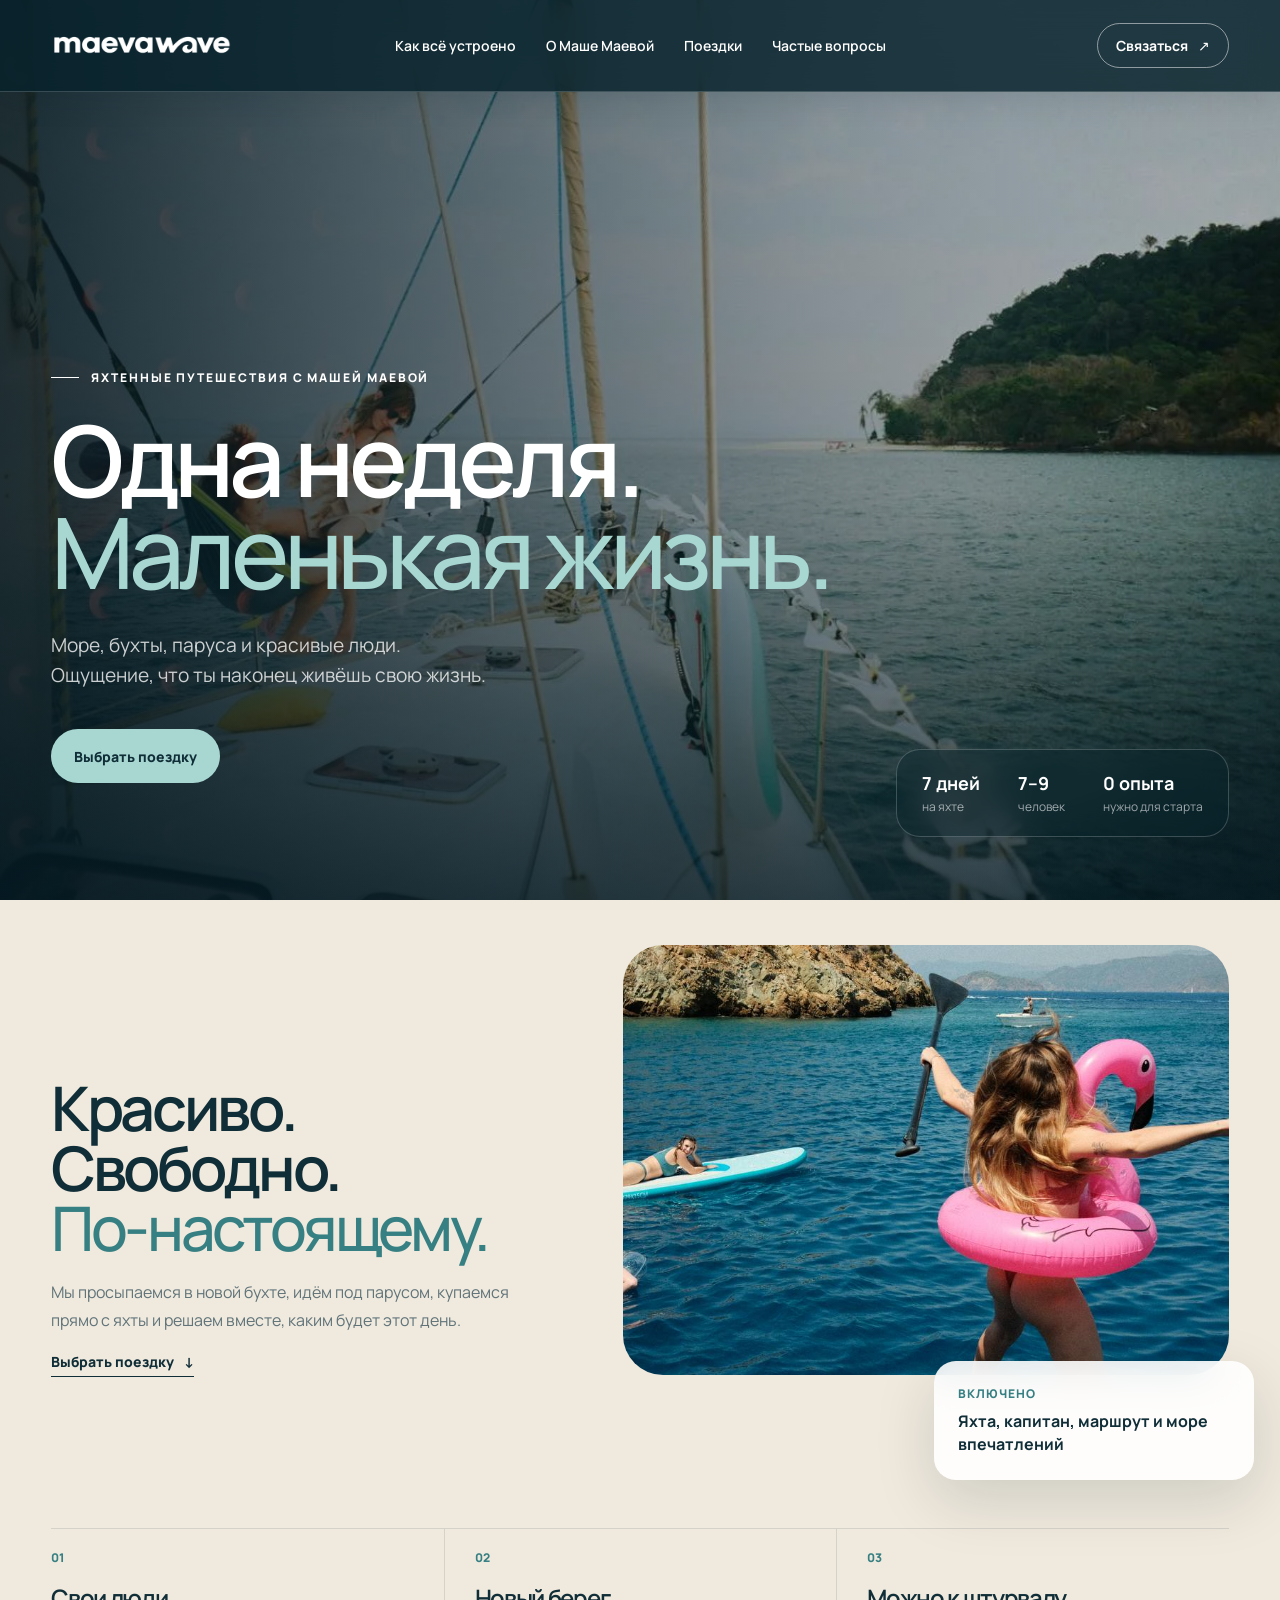
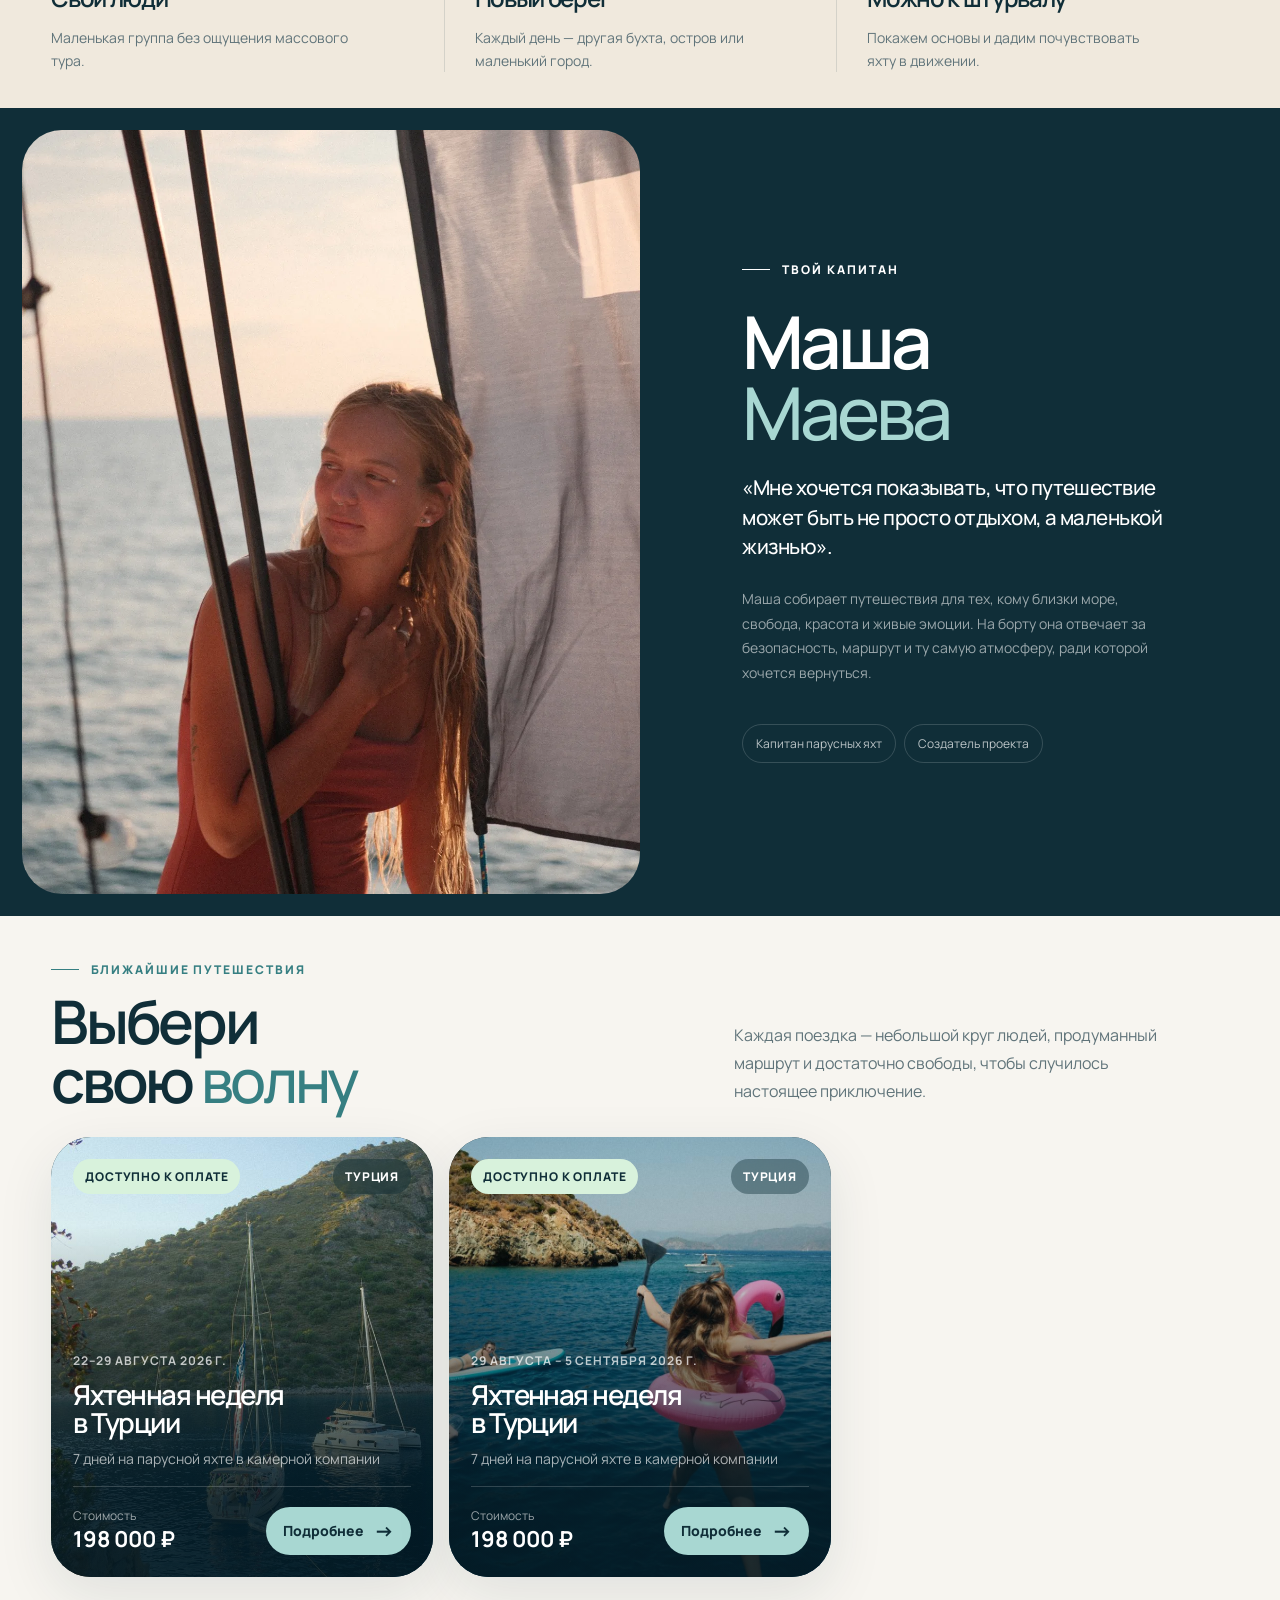
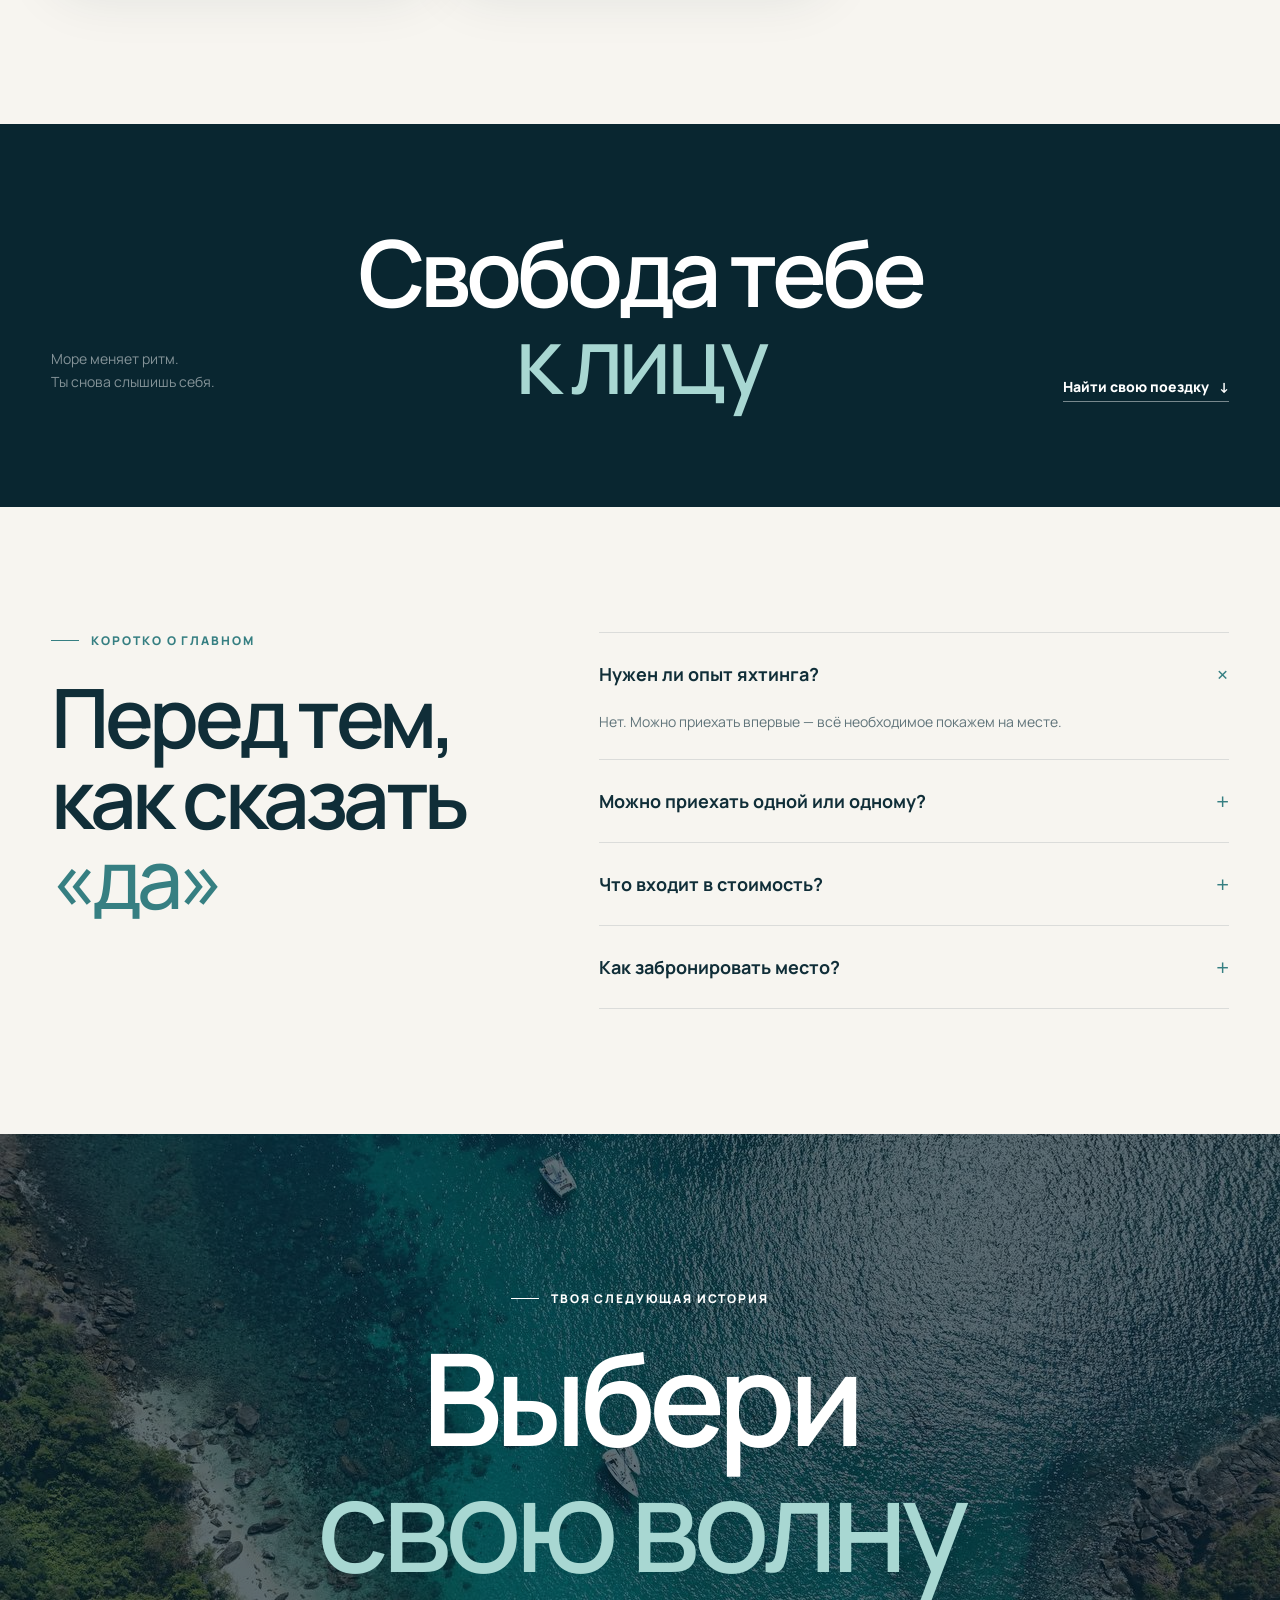
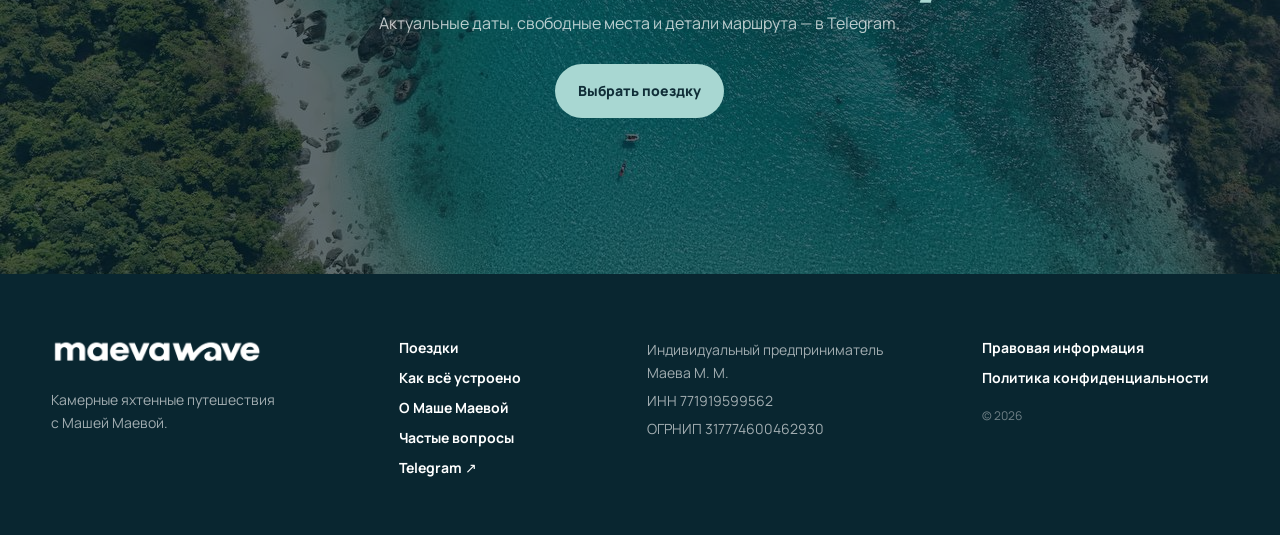
==== index.html @ 4aabae79 "Prepare MAEVAWAVE handoff" ====
<!doctype html>
<html lang="ru">
  <head>
    <meta charset="UTF-8" />
    <meta name="viewport" content="width=device-width, initial-scale=1" />
    <meta
      name="description"
      content="Камерные яхтенные путешествия с Машей Маевой: море, паруса, красивые маршруты и небольшая компания. Выберите ближайшую поездку MAEVAWAVE."
    />
    <meta name="robots" content="index,follow,max-image-preview:large" />
    <meta name="theme-color" content="#092630" />
    <link rel="canonical" href="https://maevawave.ru/" />
    <link rel="icon" href="/favicon.svg" type="image/svg+xml" />
    <link rel="icon" href="/favicon-32.png" sizes="32x32" type="image/png" />
    <link rel="apple-touch-icon" href="/apple-touch-icon.png" />

    <meta property="og:type" content="website" />
    <meta property="og:locale" content="ru_RU" />
    <meta property="og:site_name" content="MAEVAWAVE" />
    <meta property="og:title" content="Яхтенные путешествия с Машей Маевой | MAEVAWAVE" />
    <meta
      property="og:description"
      content="Камерные яхтенные путешествия: море, паруса, красивые маршруты и небольшая компания."
    />
    <meta property="og:url" content="https://maevawave.ru/" />
    <meta property="og:image" content="https://maevawave.ru/images/og-maevawave.jpg" />
    <meta property="og:image:secure_url" content="https://maevawave.ru/images/og-maevawave.jpg" />
    <meta property="og:image:type" content="image/jpeg" />
    <meta property="og:image:width" content="1200" />
    <meta property="og:image:height" content="630" />
    <meta property="og:image:alt" content="Яхты в бирюзовой бухте MAEVAWAVE" />

    <meta name="twitter:card" content="summary_large_image" />
    <meta name="twitter:title" content="Яхтенные путешествия с Машей Маевой | MAEVAWAVE" />
    <meta
      name="twitter:description"
      content="Камерные яхтенные путешествия: море, паруса, красивые маршруты и небольшая компания."
    />
    <meta name="twitter:image" content="https://maevawave.ru/images/og-maevawave.jpg" />

    <title>Яхтенные путешествия с Машей Маевой | MAEVAWAVE</title>
    <link rel="preconnect" href="https://fonts.googleapis.com" />
    <link rel="preconnect" href="https://fonts.gstatic.com" crossorigin />
    <link
      href="https://fonts.googleapis.com/css2?family=Manrope:wght@400;500;600;700;800&display=swap"
      rel="stylesheet"
    />
    <link rel="stylesheet" href="styles.css?v=20260615-7" />
    <script type="application/ld+json">
      {
        "@context": "https://schema.org",
        "@type": "TravelAgency",
        "name": "MAEVAWAVE",
        "url": "https://maevawave.ru/",
        "logo": "https://maevawave.ru/favicon.svg",
        "image": "https://maevawave.ru/images/og-maevawave.jpg",
        "description": "Камерные яхтенные путешествия с Машей Маевой.",
        "sameAs": ["https://t.me/captainmaeva"]
      }
    </script>
  </head>
  <body class="mode-loading">
    <section class="site-placeholder" id="site-placeholder" hidden>
      <div class="placeholder-image" aria-hidden="true"></div>
      <div class="placeholder-shade" aria-hidden="true"></div>
      <a class="placeholder-brand" href="https://maevawave.ru" aria-label="MAEVAWAVE">
        <img src="/images/logo-white.png" alt="MAEVAWAVE" width="900" height="130" />
      </a>
      <div class="placeholder-content">
        <p class="placeholder-eyebrow">Твоя следующая история</p>
        <h2>Выбери<br /><span>свою волну</span></h2>
        <p class="placeholder-copy">Актуальные даты, свободные места и детали маршрута — в Telegram.</p>
        <a class="placeholder-button" href="https://t.me/captainmaeva" target="_blank" rel="noreferrer">
          Забронировать в Telegram <span aria-hidden="true">→</span>
        </a>
      </div>
      <p class="placeholder-foot">Яхтенные путешествия с Машей Маевой</p>
    </section>

    <header class="header">
      <a class="brand-logo header-logo" href="#top" aria-label="MAEVAWAVE, на главную">
        <img src="/images/logo-white.png" alt="MAEVAWAVE" width="900" height="130" />
      </a>
      <nav class="nav" id="nav">
        <a href="#format">Как всё устроено</a>
        <a href="#captain">О Маше Маевой</a>
        <a href="#trips">Поездки</a>
        <a href="#faq">Частые вопросы</a>
      </nav>
      <a class="header-cta" href="https://t.me/captainmaeva" target="_blank" rel="noreferrer">
        Связаться
        <span aria-hidden="true">↗</span>
      </a>
      <button class="menu-button" type="button" aria-label="Открыть меню" aria-expanded="false">
        <span></span><span></span>
      </button>
    </header>

    <main>
      <section class="hero" id="top">
        <div class="hero-image" aria-hidden="true"></div>
        <div class="hero-shade" aria-hidden="true"></div>
        <div class="hero-content">
          <p class="eyebrow">Яхтенные путешествия с Машей Маевой</p>
          <h1>Одна неделя.<br /><span>Маленькая жизнь.</span></h1>
          <p class="hero-lead">
            Море, бухты, паруса и красивые люди.<br />Ощущение, что ты наконец
            живёшь свою жизнь.
          </p>
          <div class="hero-actions">
            <a class="button button-primary" href="#trips">Выбрать поездку</a>
          </div>
        </div>
        <div class="hero-facts" aria-label="Главное о путешествии">
          <div><strong>7 дней</strong><span>на яхте</span></div>
          <div><strong>7–9</strong><span>человек</span></div>
          <div><strong>0 опыта</strong><span>нужно для старта</span></div>
        </div>
      </section>

      <section class="section format" id="format">
        <div class="format-copy">
          <h2>Красиво.<br />Свободно.<br /><span>По-настоящему.</span></h2>
          <p>
            Мы просыпаемся в новой бухте, идём под парусом, купаемся прямо с яхты
            и решаем вместе, каким будет этот день.
          </p>
          <a class="text-link" href="#trips">
            Выбрать поездку <span>↓</span>
          </a>
        </div>
        <div class="format-visual">
          <img src="images/flamingo-sea.jpg" alt="Отдых на яхте у моря" />
          <div class="floating-note">
            <span>Включено</span>
            <strong>Яхта, капитан, маршрут и море впечатлений</strong>
          </div>
        </div>
        <div class="benefits">
          <article>
            <span>01</span>
            <h3>Свои люди</h3>
            <p>Маленькая группа без ощущения массового тура.</p>
          </article>
          <article>
            <span>02</span>
            <h3>Новый берег</h3>
            <p>Каждый день — другая бухта, остров или маленький город.</p>
          </article>
          <article>
            <span>03</span>
            <h3>Можно к штурвалу</h3>
            <p>Покажем основы и дадим почувствовать яхту в движении.</p>
          </article>
        </div>
      </section>

      <section class="captain" id="captain">
        <div class="captain-photo">
          <picture>
            <source srcset="images/masha-maeva.webp" type="image/webp" />
            <img src="images/masha-maeva.jpg" alt="Маша Маева на борту парусной яхты" />
          </picture>
        </div>
        <div class="captain-copy">
          <p class="eyebrow">Твой капитан</p>
          <h2>Маша<br /><span>Маева</span></h2>
          <p class="captain-lead">
            «Мне хочется показывать, что путешествие может быть не просто отдыхом,
            а маленькой жизнью».
          </p>
          <p class="captain-text">
            Маша собирает путешествия для тех, кому близки море, свобода, красота
            и живые эмоции. На борту она отвечает за безопасность, маршрут и ту
            самую атмосферу, ради которой хочется вернуться.
          </p>
          <div class="captain-tags">
            <span>Капитан парусных яхт</span>
            <span>Создатель проекта</span>
          </div>
        </div>
      </section>

      <section class="section trips" id="trips">
        <div class="section-heading">
          <div>
            <p class="eyebrow dark">Ближайшие путешествия</p>
            <h2>Выбери<br />свою <span>волну</span></h2>
          </div>
          <p class="section-intro">
            Каждая поездка — небольшой круг людей, продуманный маршрут и достаточно
            свободы, чтобы случилось настоящее приключение.
          </p>
        </div>

        <div class="trip-grid" id="trip-grid"></div>

      </section>

      <section class="brand-manifesto" aria-label="Философия MAEVAWAVE">
        <p>Море меняет ритм.<br />Ты снова слышишь себя.</p>
        <h2>Свобода тебе <span>к лицу</span></h2>
        <a href="#trips">
          Найти свою поездку <span>↓</span>
        </a>
      </section>

      <section class="section faq" id="faq">
        <div class="faq-heading">
          <p class="eyebrow dark">Коротко о главном</p>
          <h2>Перед тем,<br />как сказать <span>«да»</span></h2>
        </div>
        <div class="faq-list">
          <details open>
            <summary>Нужен ли опыт яхтинга?<span>+</span></summary>
            <p>Нет. Можно приехать впервые — всё необходимое покажем на месте.</p>
          </details>
          <details>
            <summary>Можно приехать одной или одному?<span>+</span></summary>
            <p>Да. Многие знакомятся с группой уже на яхте и уезжают близкими друзьями.</p>
          </details>
          <details>
            <summary>Что входит в стоимость?<span>+</span></summary>
            <p>Место в каюте, яхта, работа капитана, маршрут и организация путешествия.</p>
          </details>
          <details>
            <summary>Как забронировать место?<span>+</span></summary>
            <p>Напиши в Telegram. Сначала обсудим детали, затем место фиксируется предоплатой 30%.</p>
          </details>
        </div>
      </section>

      <section class="final-cta">
        <div class="final-image" aria-hidden="true"></div>
        <div class="final-shade" aria-hidden="true"></div>
        <div class="final-content">
          <p class="eyebrow">Твоя следующая история</p>
          <h2>Выбери<br /><span>свою волну</span></h2>
          <p>Актуальные даты, свободные места и детали маршрута — в Telegram.</p>
          <a class="button button-primary" href="#trips">
            Выбрать поездку
          </a>
        </div>
      </section>
    </main>

    <footer class="footer">
      <div class="footer-brand">
        <a class="brand-logo footer-logo" href="#top" aria-label="MAEVAWAVE, наверх">
          <img src="/images/logo-white.png" alt="MAEVAWAVE" width="900" height="130" />
        </a>
        <p>Камерные яхтенные путешествия<br />с Машей Маевой.</p>
      </div>
      <nav class="footer-nav" aria-label="Навигация в подвале">
        <a href="#trips">Поездки</a>
        <a href="#format">Как всё устроено</a>
        <a href="#captain">О Маше Маевой</a>
        <a href="#faq">Частые вопросы</a>
        <a href="https://t.me/captainmaeva" target="_blank" rel="noreferrer">Telegram ↗</a>
      </nav>
      <div class="footer-legal">
        <p>Индивидуальный предприниматель<br />Маева М. М.</p>
        <p>ИНН 771919599562</p>
        <p>ОГРНИП 317774600462930</p>
      </div>
      <div class="footer-links">
        <a href="/legal.html">Правовая информация</a>
        <a href="/privacy.html">Политика конфиденциальности</a>
        <span>© 2026</span>
      </div>
    </footer>

    <a class="mobile-cta" href="#trips">
      Выбрать поездку <span>↑</span>
    </a>

    <script src="script.js?v=20260713-1"></script>
  </body>
</html>
---- styles.css ----
:root {
  --ink: #102e38;
  --muted: #60747a;
  --sea: #367f82;
  --aqua: #a8d7d2;
  --sand: #f0e9dd;
  --cream: #f7f5f0;
  --white: #ffffff;
  --line: rgba(16, 46, 56, 0.12);
  --radius-xl: 40px;
  --radius-lg: 30px;
  --radius-md: 22px;
  --text-meta: 12px;
  --text-body: 14px;
  --text-lead: 16px;
  --text-subtitle: 18px;
  font-family: "Manrope", "Helvetica Neue", Arial, sans-serif;
  color: var(--ink);
  background: var(--cream);
  font-synthesis: none;
}

* {
  box-sizing: border-box;
}

html {
  scroll-behavior: smooth;
}

body {
  min-width: 320px;
  margin: 0;
  background: var(--cream);
}

body.menu-open {
  overflow: hidden;
}

body.mode-loading {
  background: #082632;
}

body.mode-loading > * {
  visibility: hidden;
}

body.placeholder-mode {
  overflow: hidden;
  background: #082632;
}

body.placeholder-mode > :not(.site-placeholder) {
  display: none;
}

.site-placeholder {
  position: relative;
  display: grid;
  place-items: center;
  min-height: 100svh;
  overflow: hidden;
  color: var(--white);
  background: #082632;
  isolation: isolate;
}

.site-placeholder[hidden] {
  display: none;
}

.placeholder-image,
.placeholder-shade {
  position: absolute;
  inset: 0;
}

.placeholder-image {
  z-index: -3;
  background: url("images/thailand-aerial.jpg") center / cover no-repeat;
  transform: scale(1.025);
}

.placeholder-shade {
  z-index: -2;
  background:
    linear-gradient(180deg, rgba(3, 25, 34, .36), rgba(3, 25, 34, .7)),
    linear-gradient(90deg, rgba(3, 25, 34, .44), rgba(3, 25, 34, .08), rgba(3, 25, 34, .35));
}

.placeholder-brand {
  position: absolute;
  top: clamp(24px, 4vw, 54px);
  left: 50%;
  width: clamp(158px, 15vw, 220px);
  transform: translateX(-50%);
}

.placeholder-content {
  width: min(1180px, calc(100% - 40px));
  padding: 10vh 0 8vh;
  text-align: center;
}

.placeholder-eyebrow {
  display: flex;
  justify-content: center;
  align-items: center;
  gap: 15px;
  margin-bottom: 26px;
  font-size: var(--text-meta);
  font-weight: 800;
  letter-spacing: .2em;
  text-transform: uppercase;
}

.placeholder-eyebrow::before {
  width: 42px;
  height: 1px;
  background: currentColor;
  content: "";
}

.placeholder-content h2 {
  font-family: Georgia, "Times New Roman", serif;
  font-size: clamp(70px, 12.5vw, 190px);
  font-weight: 400;
  line-height: .78;
  letter-spacing: -.065em;
}

.placeholder-content h2 span {
  color: #e5bd85;
  font-weight: 400;
}

.placeholder-copy {
  margin: clamp(34px, 5vh, 62px) auto 0;
  color: rgba(255, 255, 255, .78);
  font-size: clamp(var(--text-lead), 1.25vw, 19px);
}

.placeholder-button {
  display: inline-flex;
  align-items: center;
  gap: 40px;
  min-height: 68px;
  margin-top: 30px;
  padding: 0 28px 0 34px;
  color: var(--ink);
  border-radius: 999px;
  background: var(--white);
  font-size: var(--text-body);
  font-weight: 800;
  transition: transform 180ms ease, background 180ms ease;
}

.placeholder-button span {
  font-size: 28px;
  font-weight: 400;
}

.placeholder-button:hover {
  background: #e5bd85;
  transform: translateY(-2px);
}

.placeholder-foot {
  position: absolute;
  right: 4vw;
  bottom: 32px;
  margin: 0;
  color: rgba(255, 255, 255, .58);
  font-size: var(--text-meta);
  letter-spacing: .1em;
  text-transform: uppercase;
}

a {
  color: inherit;
  text-decoration: none;
}

button {
  color: inherit;
  font: inherit;
}

img {
  display: block;
  width: 100%;
}

h1,
h2,
h3,
p {
  margin-top: 0;
}

h1,
h2,
h3 {
  margin-bottom: 0;
  font-weight: 600;
  letter-spacing: -0.055em;
}

h2 {
  font-size: clamp(48px, 6.4vw, 96px);
  line-height: 0.98;
}

h2 span,
h1 span {
  color: var(--aqua);
  font-weight: 500;
}

.header {
  position: fixed;
  z-index: 50;
  top: 0;
  left: 0;
  display: grid;
  grid-template-columns: 1fr auto 1fr;
  align-items: center;
  width: 100%;
  height: 92px;
  padding: 0 4vw;
  color: var(--white);
  border-bottom: 1px solid rgba(255, 255, 255, 0.18);
  background: rgba(7, 34, 43, 0.82);
  backdrop-filter: blur(16px);
  box-shadow: 0 8px 30px rgba(5, 27, 34, 0.12);
}

.brand-logo {
  display: block;
  width: 180px;
}

.brand-logo img {
  width: 100%;
  height: auto;
}

.header-logo {
  justify-self: start;
}

.nav {
  display: flex;
  gap: 30px;
  font-size: var(--text-body);
  font-weight: 600;
}

.nav a,
.header-cta {
  transition: opacity 180ms ease;
}

.nav a:hover,
.header-cta:hover {
  opacity: 0.65;
}

.header-cta {
  justify-self: end;
  display: flex;
  align-items: center;
  gap: 10px;
  padding: 12px 18px;
  border: 1px solid rgba(255, 255, 255, 0.5);
  border-radius: 999px;
  font-size: var(--text-body);
  font-weight: 700;
}

.menu-button {
  display: none;
}

.hero {
  position: relative;
  display: flex;
  align-items: flex-end;
  min-height: 100svh;
  overflow: hidden;
  color: var(--white);
  background: var(--ink);
}

.hero-image,
.hero-shade {
  position: absolute;
  inset: 0;
}

.hero-image {
  background: url("images/hero-deck.webp") center 45% / cover no-repeat;
  transform: scale(1.02);
}

.hero-shade {
  background:
    linear-gradient(90deg, rgba(4, 25, 34, 0.86) 0%, rgba(4, 25, 34, 0.3) 65%, rgba(4, 25, 34, 0.08) 100%),
    linear-gradient(0deg, rgba(4, 25, 34, 0.72) 0%, transparent 45%);
}

.hero-content {
  position: relative;
  z-index: 2;
  width: min(1050px, 78vw);
  padding: 180px 4vw 13vh;
}

.eyebrow {
  display: flex;
  align-items: center;
  gap: 12px;
  margin-bottom: 28px;
  font-size: var(--text-meta);
  font-weight: 800;
  letter-spacing: 0.16em;
  text-transform: uppercase;
}

.eyebrow::before {
  width: 28px;
  height: 1px;
  background: currentColor;
  content: "";
}

.eyebrow.dark {
  color: var(--sea);
}

.hero h1 {
  max-width: 1000px;
  font-size: clamp(54px, 7.7vw, 118px);
  line-height: 0.93;
}

.hero-lead {
  max-width: 590px;
  margin: 32px 0 0;
  color: rgba(255, 255, 255, 0.78);
  font-size: clamp(16px, 1.5vw, 20px);
  line-height: 1.6;
}

.hero-actions {
  display: flex;
  gap: 12px;
  margin-top: 38px;
}

.button {
  display: inline-flex;
  align-items: center;
  justify-content: center;
  min-height: 54px;
  padding: 0 23px;
  border-radius: 999px;
  font-size: var(--text-body);
  font-weight: 800;
  transition: transform 180ms ease, background 180ms ease;
}

.button:hover {
  transform: translateY(-2px);
}

.button-primary {
  color: var(--ink);
  background: var(--aqua);
}

.button-primary:hover {
  background: #c3e8e3;
}

.button-glass {
  color: var(--white);
  background: rgba(255, 255, 255, 0.1);
  border: 1px solid rgba(255, 255, 255, 0.24);
  backdrop-filter: blur(14px);
}

.hero-facts {
  position: absolute;
  z-index: 3;
  right: 4vw;
  bottom: 7vh;
  display: grid;
  grid-template-columns: repeat(3, auto);
  gap: 38px;
  padding: 21px 25px;
  border: 1px solid rgba(255, 255, 255, 0.2);
  border-radius: 24px;
  background: rgba(5, 32, 42, 0.34);
  backdrop-filter: blur(15px);
}

.hero-facts div {
  display: flex;
  flex-direction: column;
  gap: 3px;
}

.hero-facts strong {
  font-size: var(--text-subtitle);
}

.hero-facts span {
  color: rgba(255, 255, 255, 0.6);
  font-size: var(--text-meta);
}

.section {
  padding: 125px 4vw;
}

.section-heading {
  display: grid;
  grid-template-columns: 1.3fr 0.7fr;
  gap: 8vw;
  align-items: end;
  margin-bottom: 62px;
}

.section-heading h2 span,
.format h2 span,
.faq h2 span {
  color: var(--sea);
}

.section-intro {
  max-width: 460px;
  margin: 0 0 5px;
  color: var(--muted);
  font-size: var(--text-lead);
  line-height: 1.75;
}

.trips {
  background: var(--cream);
}

.trip-grid {
  display: grid;
  grid-template-columns: repeat(3, 1fr);
  gap: 18px;
}

.trip-empty {
  grid-column: 1 / -1;
  padding: 70px 30px;
  border: 1px solid var(--line);
  border-radius: var(--radius-lg);
  text-align: center;
}

.trip-empty h3 {
  margin-bottom: 20px;
  font-size: 30px;
}

.trip-empty a {
  color: var(--sea);
  font-size: var(--text-body);
  font-weight: 800;
}

.trip-card {
  position: relative;
  min-height: 620px;
  overflow: hidden;
  color: var(--white);
  border-radius: var(--radius-xl);
  background: var(--ink);
  isolation: isolate;
  box-shadow: 0 18px 55px rgba(16, 46, 56, 0.1);
  cursor: pointer;
  transition: transform 220ms ease, box-shadow 220ms ease;
}

.trip-card:hover,
.trip-card:focus-visible {
  transform: translateY(-4px);
  box-shadow: 0 25px 65px rgba(16, 46, 56, 0.17);
}

.trip-card:focus-visible {
  outline: 3px solid var(--aqua);
  outline-offset: 4px;
}

.trip-card::after {
  position: absolute;
  z-index: -1;
  inset: 0;
  background: linear-gradient(180deg, rgba(4, 25, 34, 0.06) 20%, rgba(4, 25, 34, 0.88) 82%);
  content: "";
}

.trip-card img {
  position: absolute;
  z-index: -2;
  inset: 0;
  height: 100%;
  object-fit: cover;
  transition: transform 600ms cubic-bezier(0.2, 0.7, 0, 1);
}

.trip-card:hover img {
  transform: scale(1.035);
}

.trip-card.featured {
  outline: 3px solid var(--aqua);
  outline-offset: -3px;
}

.trip-top {
  display: flex;
  justify-content: space-between;
  align-items: flex-start;
  padding: 22px;
}

.trip-status,
.trip-country {
  padding: 9px 12px;
  border-radius: 999px;
  background: rgba(6, 37, 47, 0.38);
  font-size: var(--text-meta);
  font-weight: 800;
  letter-spacing: 0.07em;
  text-transform: uppercase;
  backdrop-filter: blur(12px);
}

.trip-status {
  color: var(--ink);
  background: #d8f2dc;
}

.trip-card.few .trip-status {
  background: #ffe5a7;
}

.trip-body {
  position: absolute;
  right: 0;
  bottom: 0;
  left: 0;
  padding: 28px;
}

.trip-date {
  margin-bottom: 12px;
  color: rgba(255, 255, 255, 0.72);
  font-size: var(--text-meta);
  font-weight: 700;
  letter-spacing: 0.08em;
  text-transform: uppercase;
}

.trip-card h3 {
  max-width: 360px;
  font-size: clamp(29px, 2.6vw, 42px);
  line-height: 1.02;
}

.trip-route {
  min-height: 42px;
  margin: 18px 0 24px;
  color: rgba(255, 255, 255, 0.65);
  font-size: var(--text-body);
  line-height: 1.6;
}

.trip-footer {
  display: flex;
  justify-content: space-between;
  align-items: center;
  padding-top: 20px;
  border-top: 1px solid rgba(255, 255, 255, 0.18);
}

.trip-price {
  display: flex;
  flex-direction: column;
  font-size: var(--text-meta);
  color: rgba(255, 255, 255, 0.6);
}

.trip-price strong {
  color: var(--white);
  font-size: 22px;
}

.trip-link {
  display: inline-flex;
  align-items: center;
  justify-content: center;
  gap: 10px;
  min-height: 48px;
  padding: 0 18px;
  color: var(--ink);
  background: var(--aqua);
  border-radius: 999px;
  font-size: var(--text-body);
  font-weight: 800;
  transition: transform 180ms ease;
  border: 0;
  cursor: pointer;
  font-family: inherit;
}

.trip-actions {
  display: flex;
  align-items: center;
  gap: 9px;
}

.trip-details-link {
  display: inline-flex;
  align-items: center;
  justify-content: center;
  gap: 10px;
  min-height: 48px;
  min-width: 142px;
  padding: 0 17px;
  color: var(--ink);
  border: 0;
  border-radius: 999px;
  background: var(--aqua);
  font-size: var(--text-body);
  font-weight: 800;
  transition: transform 180ms ease, background 180ms ease;
}

.trip-details-link:hover {
  transform: translateY(-2px);
  background: var(--white);
}

.trip-details-link span {
  font-size: 20px;
  line-height: 1;
}

.trip-link span {
  font-size: 17px;
  font-weight: 500;
}

.trip-link:hover {
  transform: translateY(-2px);
}

#trips {
  scroll-margin-top: 92px;
}

.all-trips {
  display: flex;
  justify-content: space-between;
  margin-top: 24px;
  padding: 25px 4px 0;
  border-top: 1px solid var(--line);
  font-size: var(--text-body);
}

.all-trips p {
  margin: 0;
  color: var(--muted);
}

.all-trips a {
  color: var(--sea);
  font-weight: 800;
}

.format {
  display: grid;
  grid-template-columns: 0.9fr 1.1fr;
  gap: 7vw;
  background: var(--sand);
}

.format-copy {
  align-self: center;
}

.format-copy > p:not(.eyebrow) {
  max-width: 510px;
  margin: 34px 0 25px;
  color: var(--muted);
  font-size: var(--text-lead);
  line-height: 1.75;
}

.text-link {
  display: inline-flex;
  align-items: center;
  gap: 10px;
  padding-bottom: 5px;
  border-bottom: 1px solid var(--ink);
  font-size: var(--text-body);
  font-weight: 800;
}

.format-visual {
  position: relative;
}

.format-visual img {
  height: 690px;
  object-fit: cover;
  border-radius: var(--radius-xl);
}

.floating-note {
  position: absolute;
  right: -25px;
  bottom: 30px;
  display: flex;
  flex-direction: column;
  gap: 8px;
  width: min(320px, 75%);
  padding: 24px;
  border-radius: var(--radius-md);
  background: rgba(255, 255, 255, 0.88);
  backdrop-filter: blur(16px);
  box-shadow: 0 20px 60px rgba(16, 46, 56, 0.15);
}

.floating-note span {
  color: var(--sea);
  font-size: var(--text-meta);
  font-weight: 800;
  letter-spacing: 0.1em;
  text-transform: uppercase;
}

.floating-note strong {
  font-size: var(--text-lead);
  line-height: 1.45;
}

.benefits {
  grid-column: 1 / -1;
  display: grid;
  grid-template-columns: repeat(3, 1fr);
  margin-top: 35px;
  border-top: 1px solid var(--line);
}

.benefits article {
  padding: 30px 30px 0 0;
}

.benefits article + article {
  padding-left: 30px;
  border-left: 1px solid var(--line);
}

.benefits span {
  color: var(--sea);
  font-size: var(--text-meta);
  font-weight: 800;
}

.benefits h3 {
  margin-top: 45px;
  font-size: 24px;
}

.benefits p {
  max-width: 300px;
  margin: 13px 0 0;
  color: var(--muted);
  font-size: var(--text-body);
  line-height: 1.6;
}

.captain {
  display: grid;
  grid-template-columns: 1fr 1fr;
  min-height: 850px;
  color: var(--white);
  background: var(--ink);
}

.captain-photo {
  padding: 22px 0 22px 22px;
}

.captain-photo img {
  height: 100%;
  object-fit: cover;
  object-position: center 38%;
  border-radius: var(--radius-xl);
}

.captain-copy {
  display: flex;
  flex-direction: column;
  justify-content: center;
  padding: 100px 8vw;
}

.captain-copy h2 {
  font-size: clamp(60px, 7vw, 104px);
}

.captain-lead {
  max-width: 590px;
  margin: 45px 0 25px;
  color: var(--white);
  font-size: clamp(20px, 2vw, 28px);
  font-weight: 500;
  line-height: 1.45;
  letter-spacing: -0.025em;
}

.captain-text {
  max-width: 560px;
  color: rgba(255, 255, 255, 0.58);
  font-size: var(--text-body);
  line-height: 1.75;
}

.captain-tags {
  display: flex;
  flex-wrap: wrap;
  gap: 8px;
  margin-top: 25px;
}

.captain-tags span {
  padding: 10px 13px;
  border: 1px solid rgba(255, 255, 255, 0.16);
  border-radius: 999px;
  color: rgba(255, 255, 255, 0.72);
  font-size: var(--text-meta);
}

.brand-manifesto {
  display: grid;
  grid-template-columns: 0.7fr 1.8fr 0.7fr;
  gap: 40px;
  align-items: end;
  padding: 105px 4vw;
  color: var(--white);
  background: #092630;
}

.brand-manifesto p {
  margin: 0 0 8px;
  color: rgba(255, 255, 255, 0.5);
  font-size: var(--text-body);
  line-height: 1.7;
}

.brand-manifesto h2 {
  font-size: clamp(54px, 7.2vw, 108px);
  line-height: 0.94;
  text-align: center;
}

.brand-manifesto h2 span {
  color: var(--aqua);
  white-space: nowrap;
}

.brand-manifesto a {
  justify-self: end;
  display: inline-flex;
  gap: 10px;
  padding-bottom: 5px;
  border-bottom: 1px solid rgba(255, 255, 255, 0.45);
  font-size: var(--text-body);
  font-weight: 800;
}

.faq {
  display: grid;
  grid-template-columns: 0.8fr 1.2fr;
  gap: 10vw;
  background: var(--cream);
}

.faq-list {
  align-self: center;
  border-top: 1px solid var(--line);
}

details {
  border-bottom: 1px solid var(--line);
}

summary {
  display: flex;
  justify-content: space-between;
  align-items: center;
  gap: 20px;
  padding: 25px 0;
  cursor: pointer;
  font-size: var(--text-subtitle);
  font-weight: 700;
  list-style: none;
}

summary::-webkit-details-marker {
  display: none;
}

summary span {
  color: var(--sea);
  font-size: 23px;
  font-weight: 400;
  transition: transform 180ms ease;
}

details[open] summary span {
  transform: rotate(45deg);
}

details p {
  max-width: 620px;
  margin: -5px 50px 25px 0;
  color: var(--muted);
  font-size: var(--text-body);
  line-height: 1.7;
}

.final-cta {
  position: relative;
  display: grid;
  place-items: center;
  min-height: 740px;
  overflow: hidden;
  color: var(--white);
  text-align: center;
}

.final-image,
.final-shade {
  position: absolute;
  inset: 0;
}

.final-image {
  background: url("images/thailand-aerial.jpg") center / cover no-repeat;
}

.final-shade {
  background: rgba(5, 31, 41, 0.64);
}

.final-content {
  position: relative;
  z-index: 1;
  padding: 80px 20px;
}

.final-content .eyebrow {
  justify-content: center;
}

.final-content h2 {
  font-size: clamp(72px, 10vw, 145px);
}

.final-content p:not(.eyebrow) {
  margin: 26px 0 30px;
  color: rgba(255, 255, 255, 0.72);
}

.footer {
  display: grid;
  grid-template-columns: 1.15fr .75fr 1.1fr 1fr;
  gap: clamp(28px, 5vw, 80px);
  align-items: start;
  padding: 64px 4vw 58px;
  color: var(--white);
  background: #092630;
  font-size: var(--text-body);
}

.footer p {
  margin: 0;
  color: rgba(255, 255, 255, 0.62);
  line-height: 1.65;
}

.footer-logo {
  width: min(210px, 100%);
  margin-bottom: 20px;
}

.footer-brand p {
  max-width: 280px;
}

.footer-nav,
.footer-links {
  display: flex;
  flex-direction: column;
  align-items: flex-start;
  gap: 11px;
}

.footer-nav a,
.footer-links a {
  font-weight: 700;
  transition: opacity 180ms ease;
}

.footer-nav a:hover,
.footer-links a:hover {
  opacity: .65;
}

.footer-legal {
  display: grid;
  gap: 5px;
}

.footer-links span {
  margin-top: 9px;
  color: rgba(255, 255, 255, .42);
  font-size: var(--text-meta);
}

.legal-page {
  min-height: 100vh;
  background: var(--cream);
}

.legal-header {
  display: flex;
  justify-content: space-between;
  align-items: center;
  min-height: 88px;
  padding: 0 4vw;
  border-bottom: 1px solid var(--line);
}

.legal-back {
  font-size: var(--text-body);
  font-weight: 800;
}

.legal-main {
  width: min(920px, calc(100% - 40px));
  margin: 0 auto;
  padding: 90px 0 120px;
}

.legal-main > h1 {
  max-width: 850px;
  margin: 0 0 54px;
  font-size: clamp(48px, 7vw, 88px);
  line-height: .98;
  letter-spacing: -.055em;
}

.legal-card,
.legal-copy {
  padding: clamp(28px, 5vw, 54px);
  border: 1px solid var(--line);
  border-radius: var(--radius-lg);
  background: var(--white);
}

.legal-copy {
  margin-top: 18px;
}

.legal-card h2,
.legal-copy h2 {
  margin: 0 0 22px;
  font-size: 26px;
  line-height: 1.15;
  letter-spacing: -.035em;
}

.legal-card dl {
  display: grid;
  gap: 0;
  margin: 0;
}

.legal-card dl div {
  display: grid;
  grid-template-columns: 180px 1fr;
  gap: 24px;
  padding: 17px 0;
  border-top: 1px solid var(--line);
  font-size: var(--text-body);
}

.legal-card dt {
  color: var(--muted);
}

.legal-card dd {
  margin: 0;
  font-weight: 700;
}

.legal-card a,
.legal-copy a {
  color: var(--sea);
  text-decoration: underline;
  text-underline-offset: 3px;
}

.legal-copy h2:not(:first-child) {
  margin-top: 36px;
}

.legal-copy p {
  max-width: 760px;
  margin: 0 0 16px;
  color: var(--muted);
  font-size: var(--text-lead);
  line-height: 1.75;
}

.legal-copy p:last-child {
  margin-bottom: 0;
}

.legal-updated {
  padding-top: 24px;
  border-top: 1px solid var(--line);
  font-size: var(--text-body) !important;
}

.mobile-cta {
  display: none;
}

@media (max-width: 1050px) {
  .header {
    grid-template-columns: 1fr auto;
  }

  .nav {
    display: none;
  }

  .trip-grid {
    grid-template-columns: repeat(2, 1fr);
  }

  .trip-card:last-child {
    grid-column: 1 / -1;
    min-height: 520px;
  }

  .hero-facts {
    display: none;
  }

  .footer {
    grid-template-columns: repeat(2, 1fr);
  }
}

@media (max-width: 760px) {
  .placeholder-brand {
    top: 24px;
    width: 150px;
  }

  .placeholder-content {
    width: calc(100% - 28px);
  }

  .placeholder-content h2 {
    font-size: clamp(56px, 19vw, 88px);
    line-height: .84;
  }

  .placeholder-eyebrow {
    margin-bottom: 22px;
    letter-spacing: .14em;
  }

  .placeholder-eyebrow::before {
    width: 24px;
  }

  .placeholder-copy {
    max-width: 310px;
    line-height: 1.55;
  }

  .placeholder-button {
    min-height: 60px;
    gap: 24px;
    padding: 0 22px 0 25px;
    font-size: var(--text-body);
  }

  .placeholder-foot {
    right: 0;
    bottom: 20px;
    width: 100%;
    text-align: center;
  }

  body {
    padding-bottom: 72px;
  }

  .header {
    position: fixed;
    grid-template-columns: 1fr auto auto;
    gap: 8px;
    height: 72px;
    padding: 0 14px;
  }

  .header-logo {
    width: 122px;
  }

  .header-cta {
    display: inline-flex;
    gap: 6px;
    padding: 10px 12px;
    font-size: var(--text-meta);
  }

  .menu-button {
    position: relative;
    z-index: 3;
    display: flex;
    flex-direction: column;
    justify-content: center;
    gap: 6px;
    width: 42px;
    height: 42px;
    padding: 0 10px;
    border: 1px solid rgba(255, 255, 255, 0.35);
    border-radius: 50%;
    background: transparent;
  }

  .menu-button span {
    display: block;
    width: 100%;
    height: 1px;
    background: var(--white);
    transition: transform 180ms ease;
  }

  .menu-button.active span:first-child {
    transform: translateY(3.5px) rotate(45deg);
  }

  .menu-button.active span:last-child {
    transform: translateY(-3.5px) rotate(-45deg);
  }

  .nav {
    position: fixed;
    inset: 0;
    display: flex;
    flex-direction: column;
    justify-content: center;
    align-items: center;
    gap: 28px;
    visibility: hidden;
    opacity: 0;
    color: var(--white);
    background: var(--ink);
    font-size: 25px;
    transition: opacity 180ms ease, visibility 180ms ease;
  }

  .nav.open {
    visibility: visible;
    opacity: 1;
  }

  .hero {
    min-height: 820px;
  }

  .hero-image {
    background-position: 55% center;
  }

  .hero-shade {
    background:
      linear-gradient(90deg, rgba(4, 25, 34, 0.76), rgba(4, 25, 34, 0.2)),
      linear-gradient(0deg, rgba(4, 25, 34, 0.82), transparent 65%);
  }

  .hero-content {
    width: 100%;
    padding: 130px 20px 70px;
  }

  .hero h1 {
    font-size: clamp(48px, 14.5vw, 68px);
  }

  .hero-lead {
    max-width: 95%;
    font-size: var(--text-lead);
  }

  .hero-actions {
    flex-direction: column;
    align-items: stretch;
  }

  .section {
    padding: 85px 20px;
  }

  .section-heading,
  .format,
  .captain,
  .brand-manifesto,
  .faq {
    grid-template-columns: 1fr;
  }

  .section-heading {
    gap: 30px;
    margin-bottom: 38px;
  }

  h2 {
    font-size: clamp(46px, 13vw, 64px);
  }

  .trip-grid {
    grid-template-columns: 1fr;
    gap: 14px;
  }

  .trip-card,
  .trip-card:last-child {
    grid-column: auto;
    min-height: 540px;
    border-radius: 30px;
  }

  .trip-card h3 {
    font-size: 34px;
  }

  .trip-footer {
    align-items: stretch;
    flex-direction: column;
    gap: 14px;
  }

  .trip-price {
    flex-direction: row;
    justify-content: space-between;
    align-items: baseline;
  }

  .trip-actions {
    display: grid;
    grid-template-columns: .9fr 1.35fr;
  }

  .trip-details-link,
  .trip-link {
    width: 100%;
    padding-right: 12px;
    padding-left: 12px;
    white-space: nowrap;
  }

  .all-trips {
    flex-direction: column;
    gap: 10px;
  }

  .format {
    gap: 55px;
  }

  .format-visual img {
    height: 500px;
    border-radius: 30px;
  }

  .floating-note {
    right: 12px;
    bottom: 12px;
  }

  .benefits {
    grid-template-columns: 1fr;
    margin-top: 10px;
  }

  .benefits article,
  .benefits article + article {
    padding: 26px 0;
    border-bottom: 1px solid var(--line);
    border-left: 0;
  }

  .benefits h3 {
    margin-top: 24px;
  }

  .captain {
    min-height: auto;
  }

  .captain-photo {
    height: 580px;
    padding: 14px 14px 0;
  }

  .captain-photo picture {
    display: block;
    height: 100%;
  }

  .captain-photo img {
    border-radius: 30px;
  }

  .captain-copy {
    padding: 75px 20px 85px;
  }

  .brand-manifesto {
    gap: 35px;
    align-items: start;
    padding: 80px 20px;
  }

  .brand-manifesto h2 {
    max-width: 360px;
    font-size: clamp(54px, 15vw, 72px);
    text-align: left;
  }

  .brand-manifesto a {
    justify-self: start;
  }

  .faq {
    gap: 50px;
  }

  .final-cta {
    min-height: 660px;
  }

  .final-content h2 {
    font-size: clamp(70px, 22vw, 100px);
  }

  .footer {
    grid-template-columns: 1fr;
    gap: 34px;
    padding: 52px 20px 110px;
  }

  .footer-logo {
    width: 190px;
  }

  .legal-header {
    min-height: 72px;
    padding: 0 20px;
  }

  .legal-header .brand-logo {
    width: 150px;
  }

  .legal-main {
    padding: 64px 0 90px;
  }

  .legal-page {
    padding-bottom: 0;
  }

  .legal-card dl div {
    grid-template-columns: 1fr;
    gap: 6px;
  }

  .mobile-cta {
    position: fixed;
    z-index: 30;
    right: 10px;
    bottom: 10px;
    left: 10px;
    display: flex;
    justify-content: center;
    align-items: center;
    gap: 10px;
    min-height: 54px;
    border-radius: 999px;
    color: var(--ink);
    background: var(--aqua);
    font-size: var(--text-body);
    font-weight: 800;
    box-shadow: 0 14px 35px rgba(9, 38, 48, 0.25);
  }

  #trips {
    scroll-margin-top: 72px;
  }
}

@media (min-width: 1060px) and (min-height: 680px) {
  .trips {
    min-height: calc(100svh - 92px);
    padding-top: clamp(38px, 5vh, 52px);
    padding-bottom: clamp(38px, 5vh, 52px);
  }

  .trips .section-heading {
    grid-template-columns: 1fr .8fr;
    gap: 5vw;
    margin-bottom: clamp(20px, 3vh, 28px);
  }

  .trips .section-heading h2 {
    font-size: clamp(48px, 4.7vw, 70px);
  }

  .trips .section-heading .eyebrow {
    margin-bottom: 14px;
  }

  .trip-grid {
    gap: 16px;
  }

  .trip-card,
  .trip-card:last-child {
    min-height: clamp(370px, 49vh, 440px);
  }

  .trip-body {
    padding: 22px;
  }

  .trip-route {
    min-height: 0;
    margin: 10px 0 16px;
  }

  .trip-card h3 {
    font-size: clamp(26px, 2.15vw, 34px);
  }

  .format {
    min-height: calc(100svh - 92px);
    padding-top: clamp(36px, 5vh, 48px);
    padding-bottom: clamp(32px, 4vh, 42px);
    grid-template-columns: .9fr 1.1fr;
    grid-template-rows: minmax(0, 1fr) auto;
    gap: 18px 6vw;
  }

  .format-copy h2 {
    font-size: clamp(46px, 4.8vw, 68px);
  }

  .format-copy > p:not(.eyebrow) {
    margin: 20px 0 16px;
  }

  .format-visual img {
    height: min(51vh, 430px);
  }

  .benefits {
    margin-top: 0;
  }

  .benefits article {
    padding-top: 16px;
  }

  .benefits h3 {
    margin-top: 14px;
  }

  .captain {
    min-height: calc(100svh - 92px);
    height: calc(100svh - 92px);
  }

  .captain-photo {
    min-height: 0;
  }

  .captain-photo picture {
    display: block;
    height: 100%;
  }

  .captain-copy {
    padding-top: clamp(46px, 7vh, 70px);
    padding-bottom: clamp(46px, 7vh, 70px);
  }

  .captain-copy h2 {
    font-size: clamp(52px, 5.7vw, 82px);
  }

  .captain-lead {
    margin-top: 24px;
    font-size: clamp(18px, 1.6vw, 23px);
  }
}

@media (prefers-reduced-motion: reduce) {
  html {
    scroll-behavior: auto;
  }

  *,
  *::before,
  *::after {
    transition-duration: 0.01ms !important;
  }
}
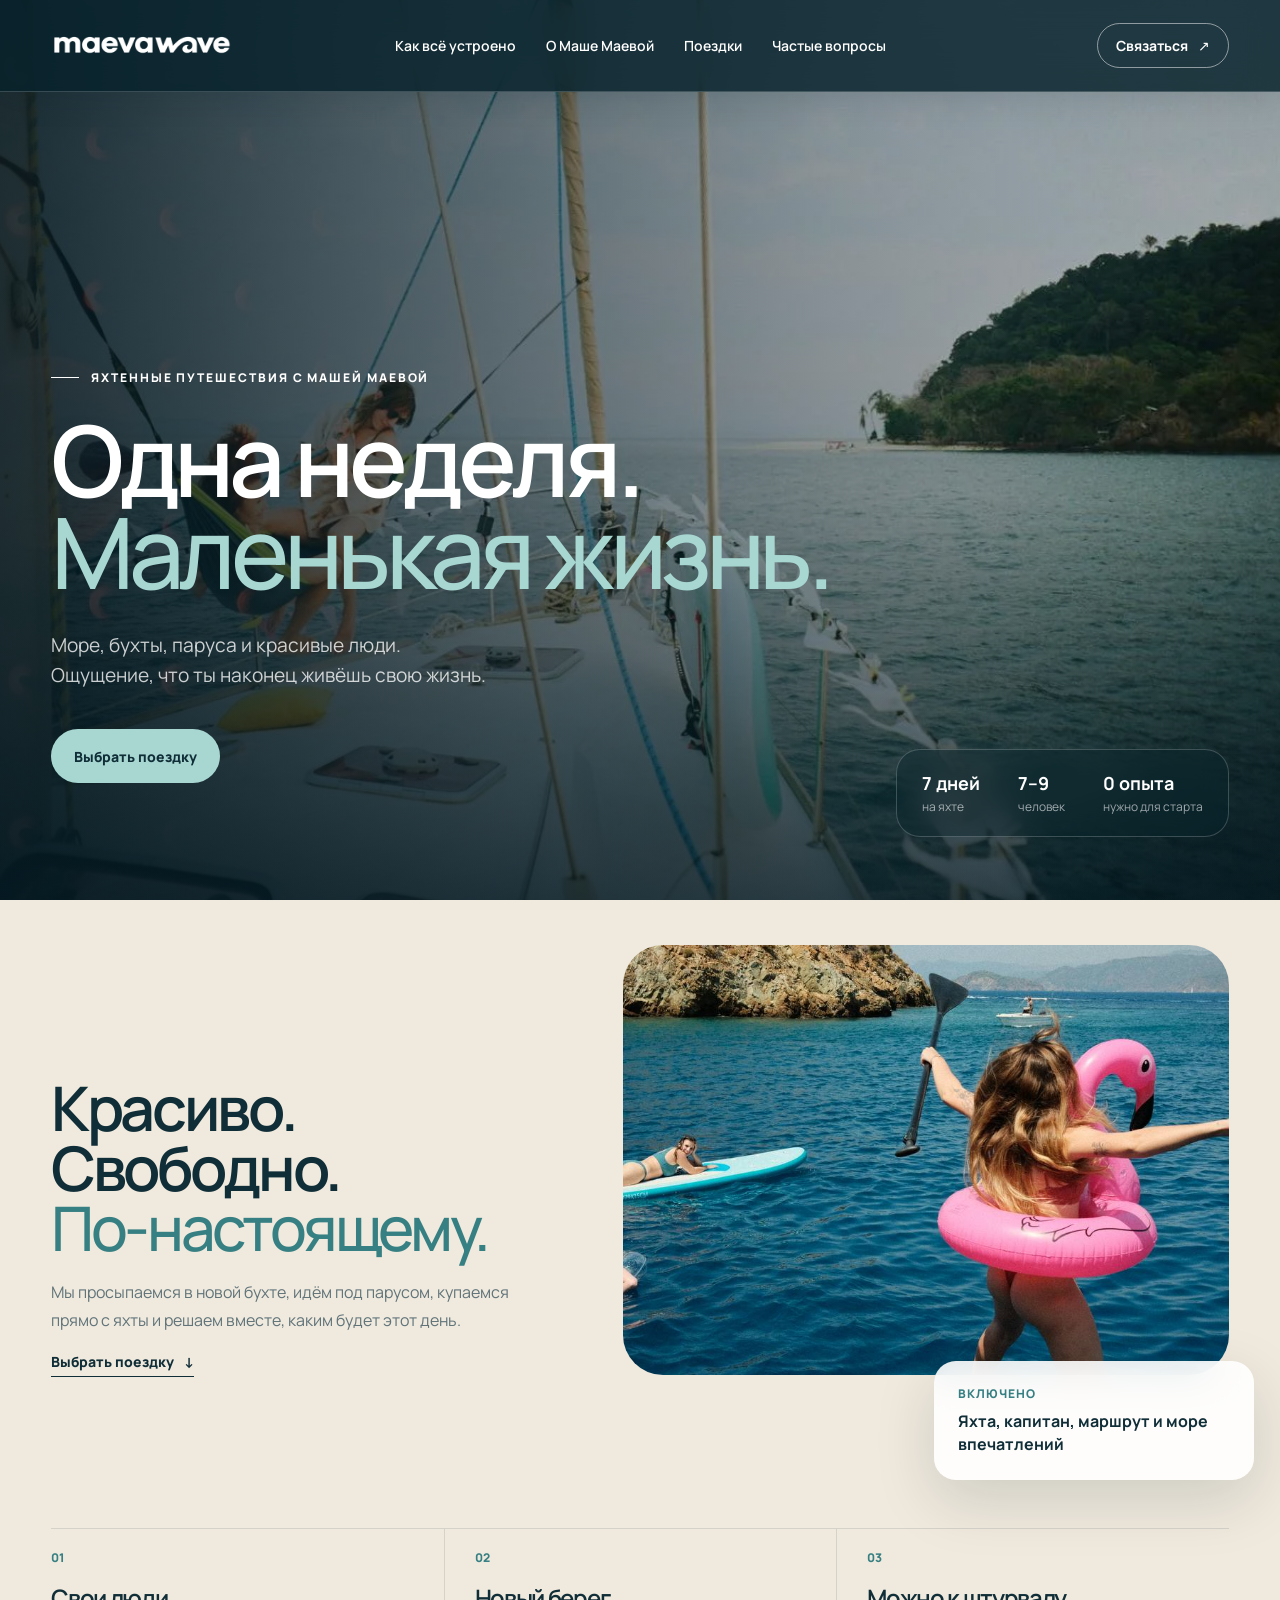
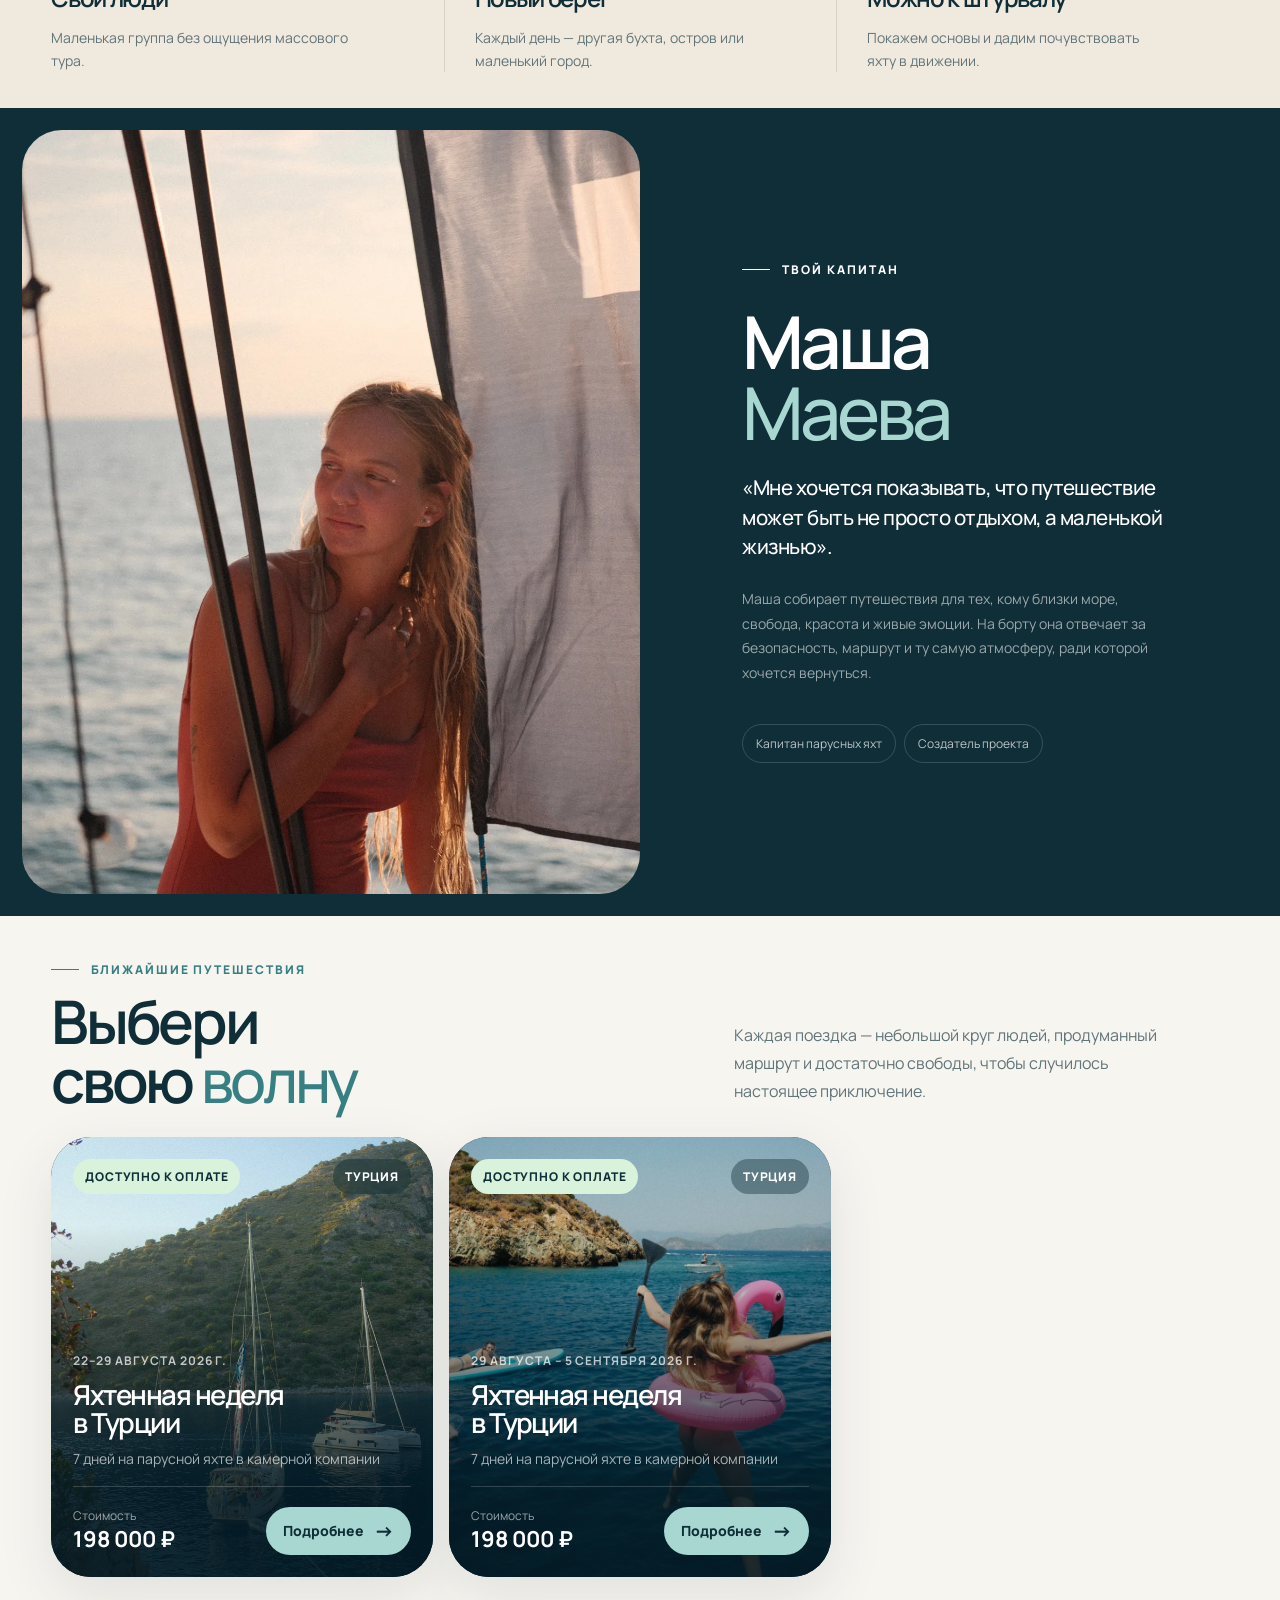
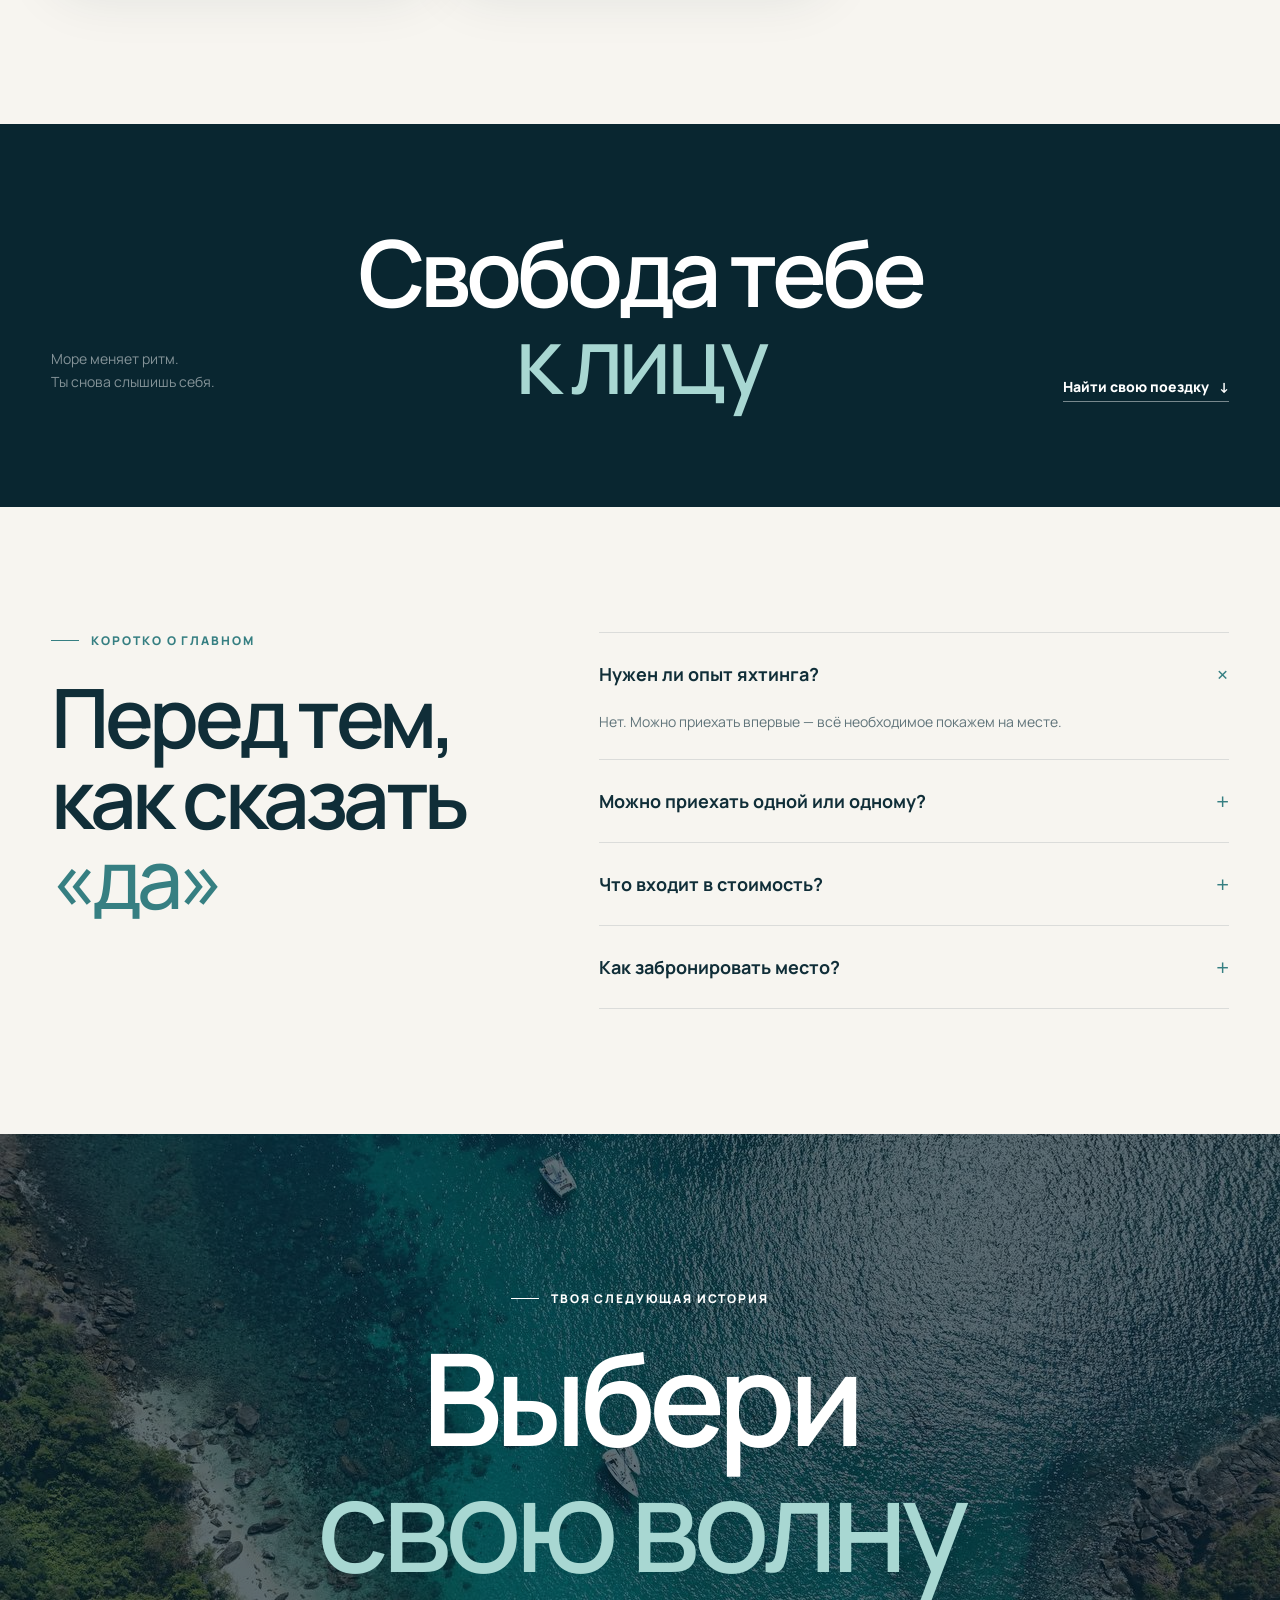
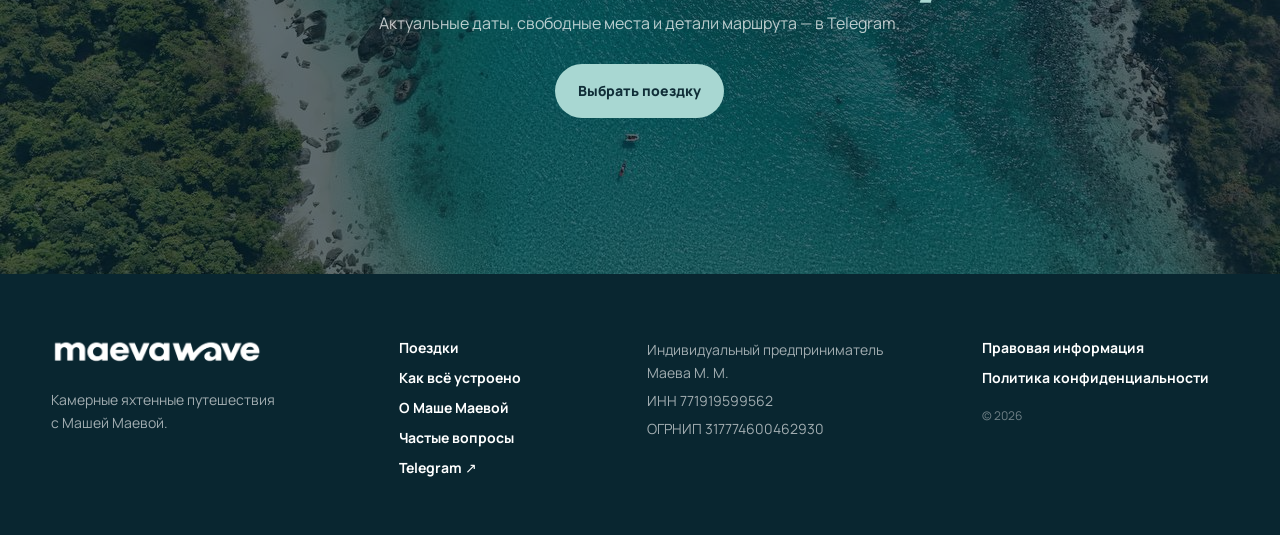
==== commit 3b1017a3: "Add Yandex analytics and site verification" ====
--- a/index.html
+++ b/index.html
@@ -58,8 +58,23 @@
         "sameAs": ["https://t.me/captainmaeva"]
       }
     </script>
+    <!-- Yandex.Metrika counter -->
+    <script type="text/javascript">
+      (function (m, e, t, r, i, k, a) {
+        m[i] = m[i] || function () { (m[i].a = m[i].a || []).push(arguments); };
+        m[i].l = 1 * new Date();
+        for (var j = 0; j < document.scripts.length; j++) {
+          if (document.scripts[j].src === r) { return; }
+        }
+        k = e.createElement(t), a = e.getElementsByTagName(t)[0], k.async = 1, k.src = r, a.parentNode.insertBefore(k, a);
+      })(window, document, "script", "https://mc.yandex.ru/metrika/tag.js?id=110991497", "ym");
+
+      ym(110991497, "init", {ssr: true, webvisor: true, clickmap: true, ecommerce: "dataLayer", referrer: document.referrer, url: location.href, accurateTrackBounce: true, trackLinks: true});
+    </script>
+    <!-- /Yandex.Metrika counter -->
   </head>
   <body class="mode-loading">
+    <noscript><div><img src="https://mc.yandex.ru/watch/110991497" style="position: absolute; left: -9999px" alt="" /></div></noscript>
     <section class="site-placeholder" id="site-placeholder" hidden>
       <div class="placeholder-image" aria-hidden="true"></div>
       <div class="placeholder-shade" aria-hidden="true"></div>
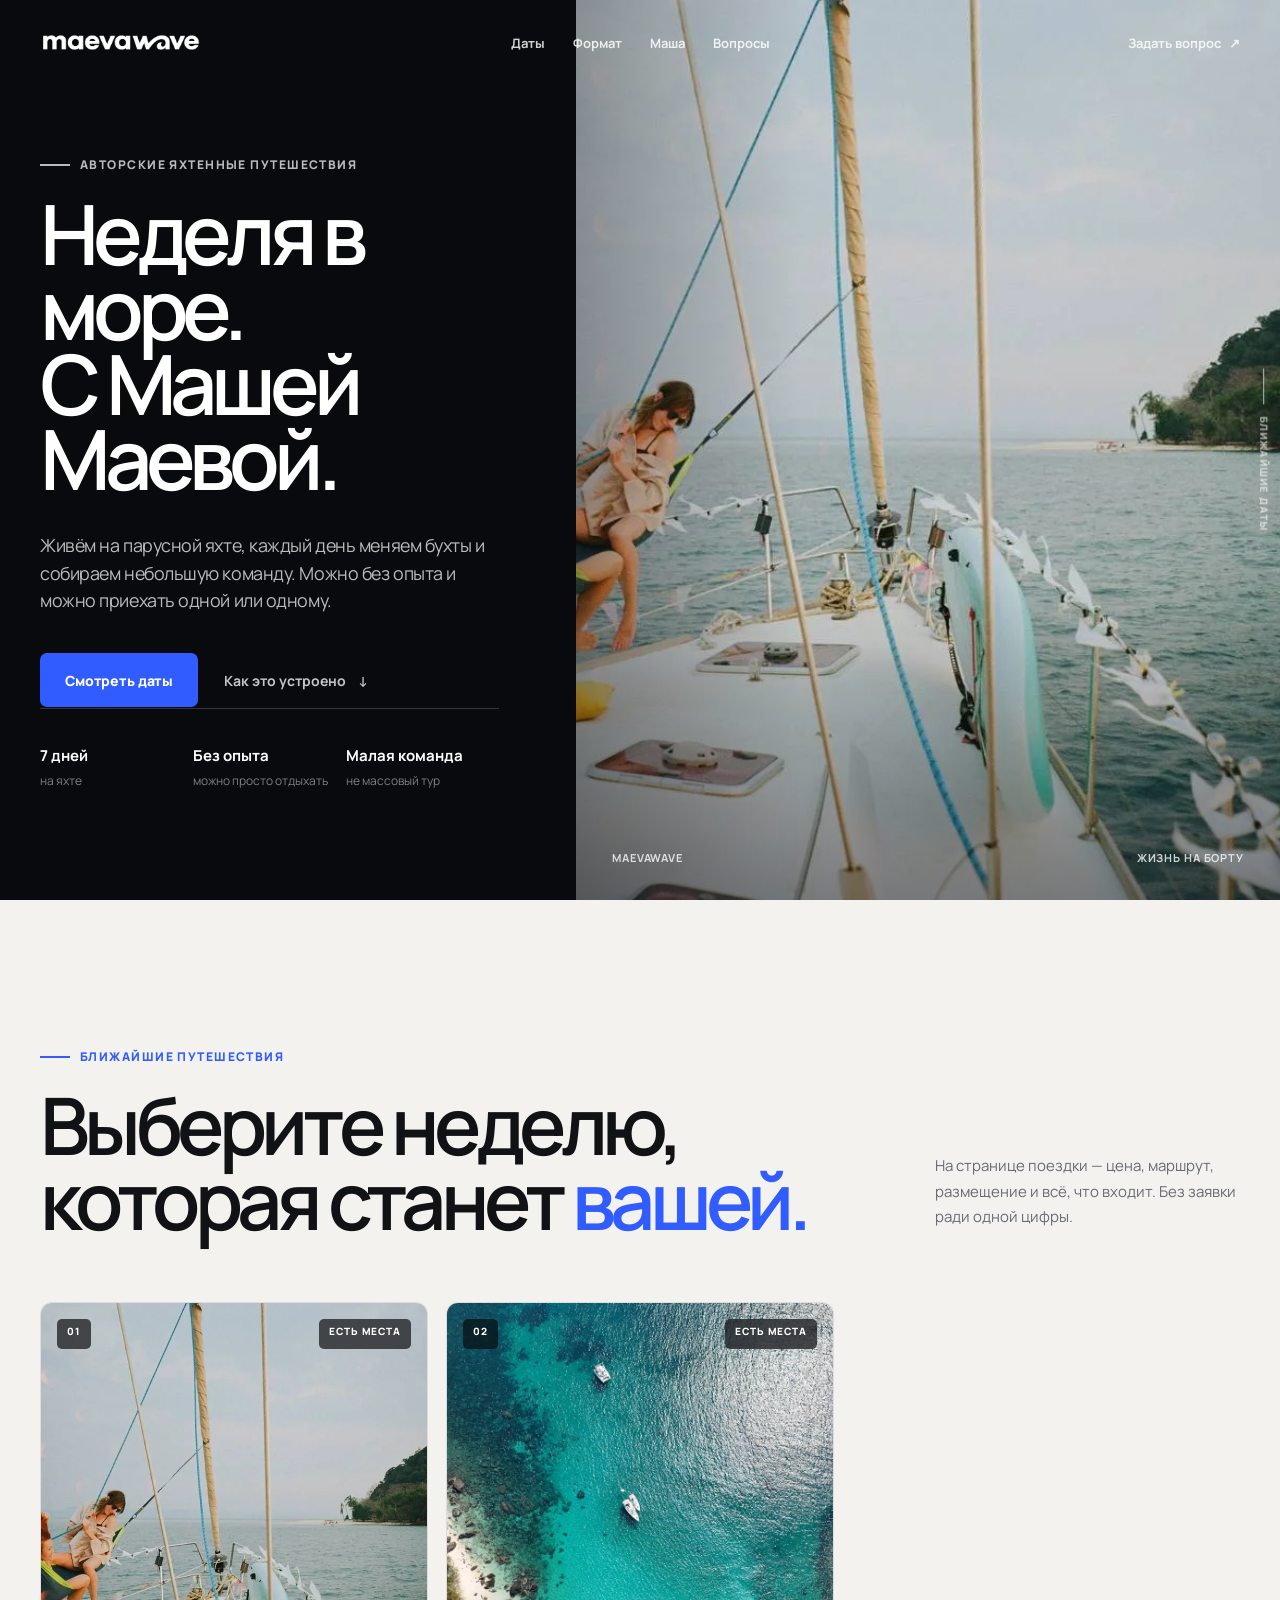
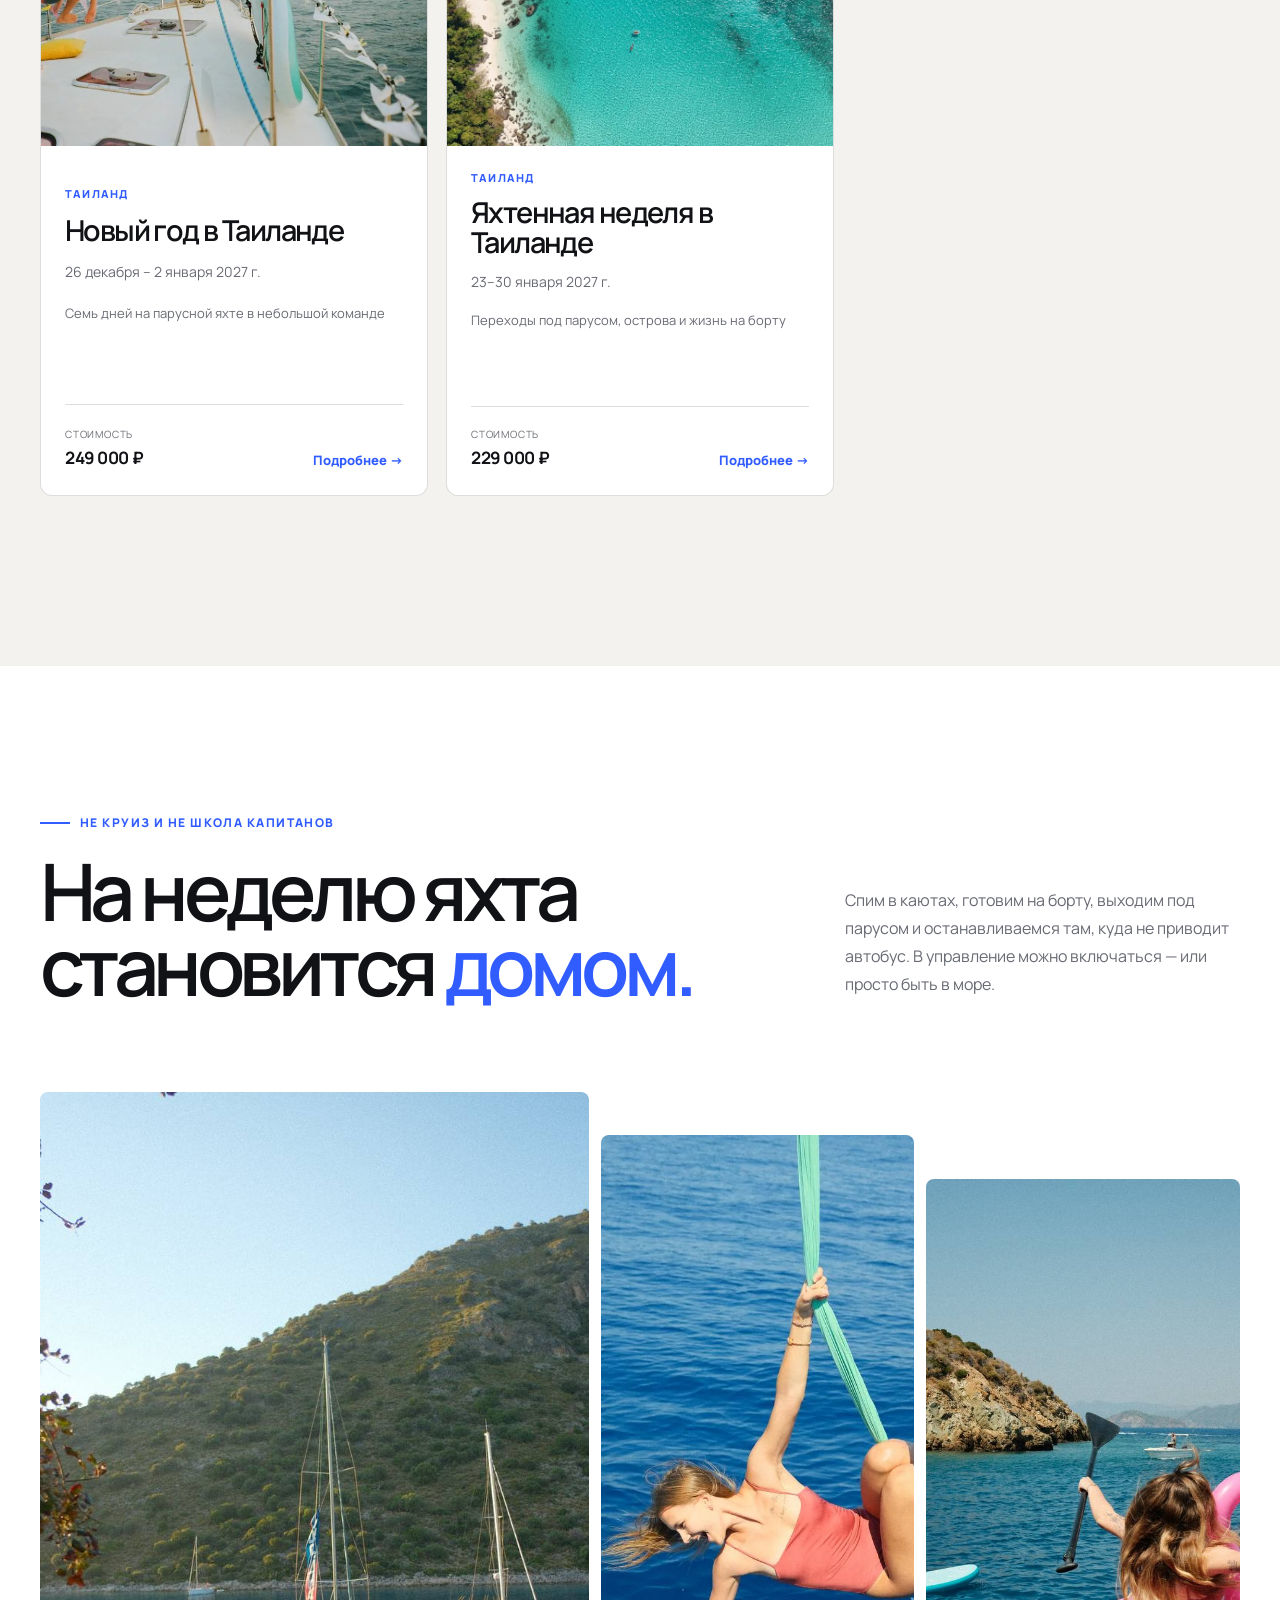
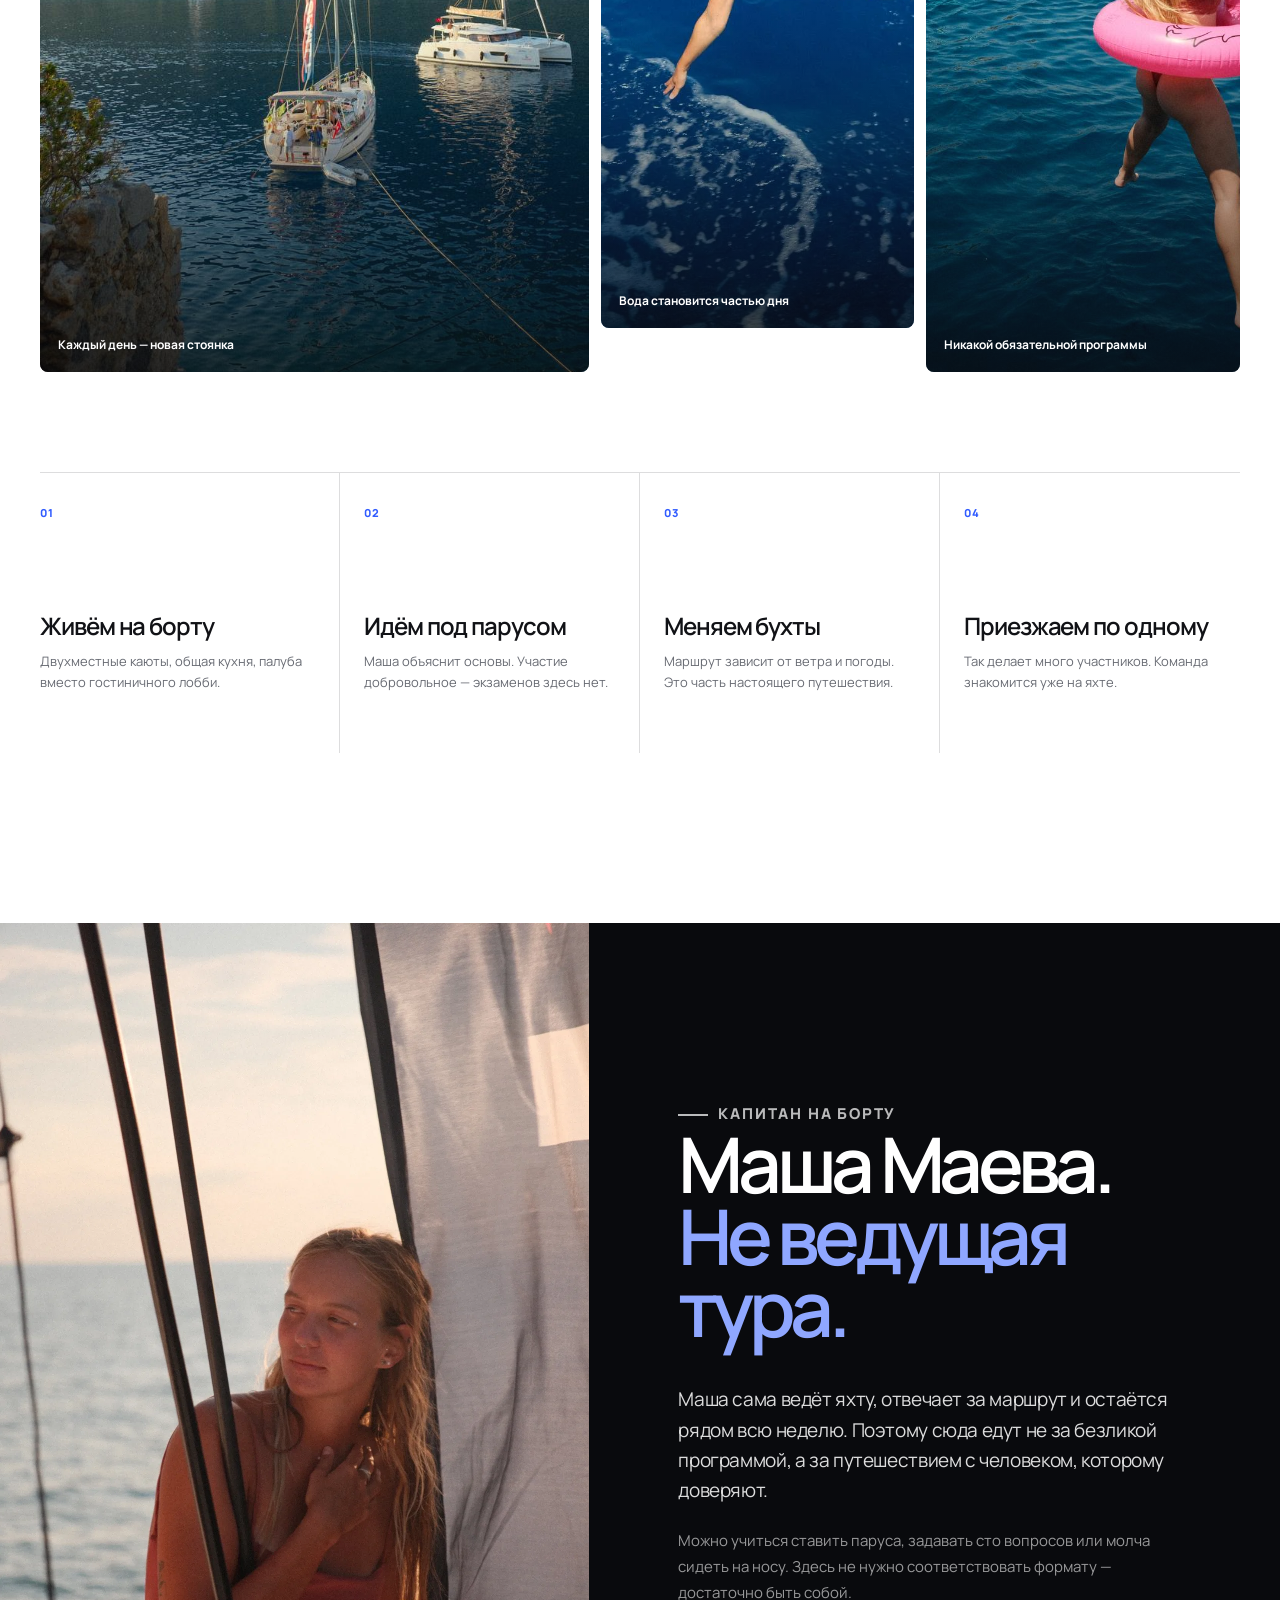
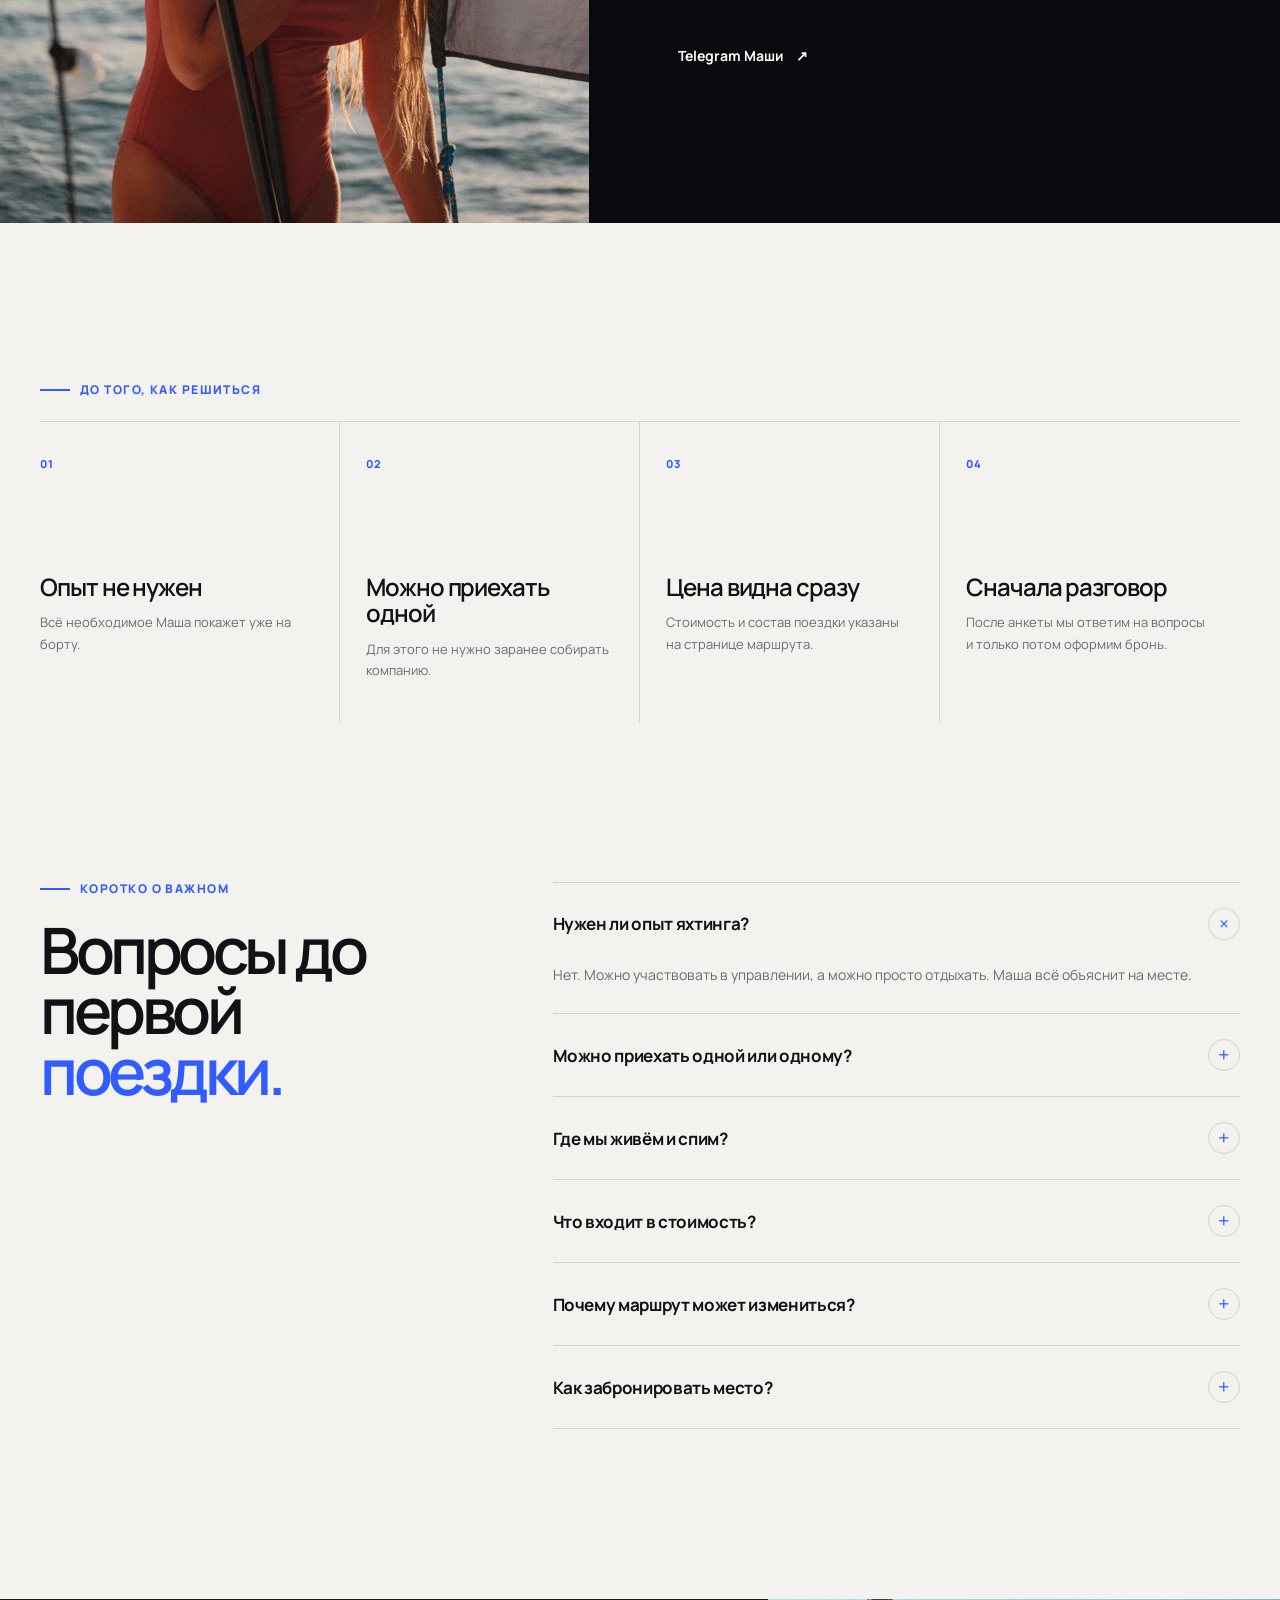
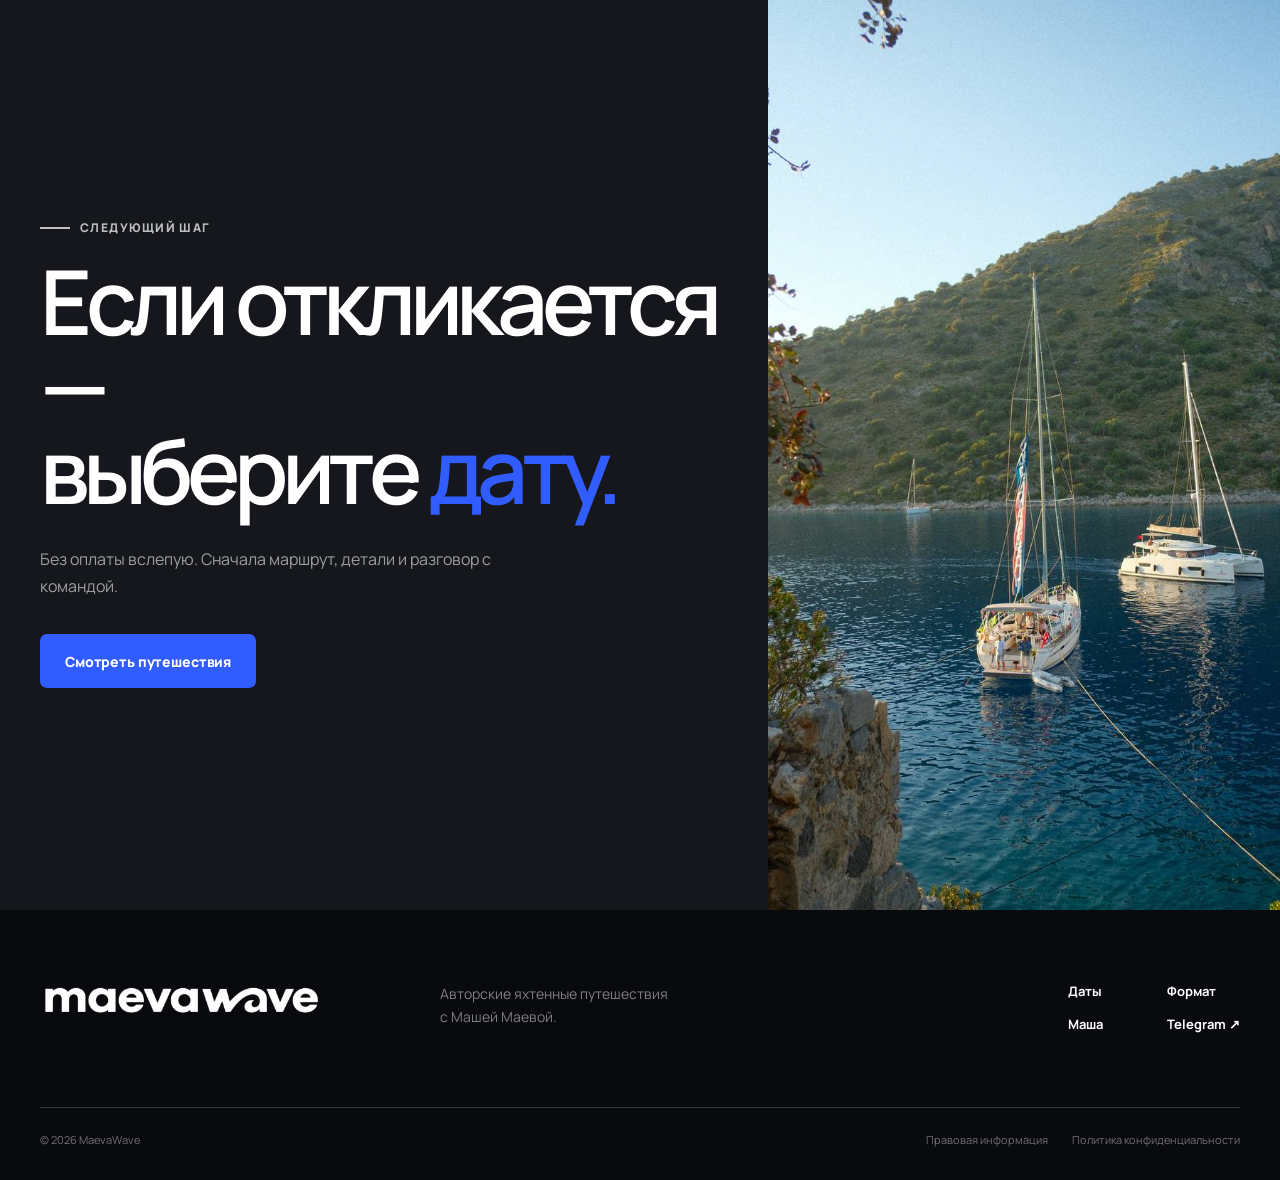
==== commit 25307a5c: "Redesign public MaevaWave site" ====
--- a/index.html
+++ b/index.html
@@ -5,10 +5,10 @@
     <meta name="viewport" content="width=device-width, initial-scale=1" />
     <meta
       name="description"
-      content="Камерные яхтенные путешествия с Машей Маевой: море, паруса, красивые маршруты и небольшая компания. Выберите ближайшую поездку MAEVAWAVE."
+      content="Авторские яхтенные путешествия с капитаном Машей Маевой. Неделя на парусной яхте, небольшая команда и маршруты по красивым бухтам. Можно без опыта."
     />
     <meta name="robots" content="index,follow,max-image-preview:large" />
-    <meta name="theme-color" content="#092630" />
+    <meta name="theme-color" content="#08090b" />
     <link rel="canonical" href="https://maevawave.ru/" />
     <link rel="icon" href="/favicon.svg" type="image/svg+xml" />
     <link rel="icon" href="/favicon-32.png" sizes="32x32" type="image/png" />
@@ -16,11 +16,11 @@
 
     <meta property="og:type" content="website" />
     <meta property="og:locale" content="ru_RU" />
-    <meta property="og:site_name" content="MAEVAWAVE" />
-    <meta property="og:title" content="Яхтенные путешествия с Машей Маевой | MAEVAWAVE" />
+    <meta property="og:site_name" content="MaevaWave" />
+    <meta property="og:title" content="Неделя в море с Машей Маевой | MaevaWave" />
     <meta
       property="og:description"
-      content="Камерные яхтенные путешествия: море, паруса, красивые маршруты и небольшая компания."
+      content="Живём на парусной яхте, меняем бухты и путешествуем небольшой командой. Опыт яхтинга не нужен."
     />
     <meta property="og:url" content="https://maevawave.ru/" />
     <meta property="og:image" content="https://maevawave.ru/images/og-maevawave.jpg" />
@@ -28,33 +28,30 @@
     <meta property="og:image:type" content="image/jpeg" />
     <meta property="og:image:width" content="1200" />
     <meta property="og:image:height" content="630" />
-    <meta property="og:image:alt" content="Яхты в бирюзовой бухте MAEVAWAVE" />
+    <meta property="og:image:alt" content="Путешествие MaevaWave на парусной яхте" />
 
     <meta name="twitter:card" content="summary_large_image" />
-    <meta name="twitter:title" content="Яхтенные путешествия с Машей Маевой | MAEVAWAVE" />
-    <meta
-      name="twitter:description"
-      content="Камерные яхтенные путешествия: море, паруса, красивые маршруты и небольшая компания."
-    />
+    <meta name="twitter:title" content="Неделя в море с Машей Маевой | MaevaWave" />
+    <meta name="twitter:description" content="Авторские яхтенные путешествия небольшой командой. Можно без опыта." />
     <meta name="twitter:image" content="https://maevawave.ru/images/og-maevawave.jpg" />
 
-    <title>Яхтенные путешествия с Машей Маевой | MAEVAWAVE</title>
+    <title>Неделя в море с Машей Маевой | MaevaWave</title>
     <link rel="preconnect" href="https://fonts.googleapis.com" />
     <link rel="preconnect" href="https://fonts.gstatic.com" crossorigin />
     <link
       href="https://fonts.googleapis.com/css2?family=Manrope:wght@400;500;600;700;800&display=swap"
       rel="stylesheet"
     />
-    <link rel="stylesheet" href="styles.css?v=20260615-7" />
+    <link rel="stylesheet" href="/styles.css?v=20261109-1" />
     <script type="application/ld+json">
       {
         "@context": "https://schema.org",
         "@type": "TravelAgency",
-        "name": "MAEVAWAVE",
+        "name": "MaevaWave",
         "url": "https://maevawave.ru/",
         "logo": "https://maevawave.ru/favicon.svg",
         "image": "https://maevawave.ru/images/og-maevawave.jpg",
-        "description": "Камерные яхтенные путешествия с Машей Маевой.",
+        "description": "Авторские яхтенные путешествия с капитаном Машей Маевой.",
         "sameAs": ["https://t.me/captainmaeva"]
       }
     </script>
@@ -75,36 +72,35 @@
   </head>
   <body class="mode-loading">
     <noscript><div><img src="https://mc.yandex.ru/watch/110991497" style="position: absolute; left: -9999px" alt="" /></div></noscript>
+
     <section class="site-placeholder" id="site-placeholder" hidden>
-      <div class="placeholder-image" aria-hidden="true"></div>
+      <img class="placeholder-image" src="/images/hero-deck.webp" alt="" />
       <div class="placeholder-shade" aria-hidden="true"></div>
-      <a class="placeholder-brand" href="https://maevawave.ru" aria-label="MAEVAWAVE">
-        <img src="/images/logo-white.png" alt="MAEVAWAVE" width="900" height="130" />
+      <a class="placeholder-brand" href="/" aria-label="MaevaWave">
+        <img src="/images/logo-white.png" alt="MaevaWave" width="900" height="130" />
       </a>
       <div class="placeholder-content">
-        <p class="placeholder-eyebrow">Твоя следующая история</p>
-        <h2>Выбери<br /><span>свою волну</span></h2>
-        <p class="placeholder-copy">Актуальные даты, свободные места и детали маршрута — в Telegram.</p>
-        <a class="placeholder-button" href="https://t.me/captainmaeva" target="_blank" rel="noreferrer">
-          Забронировать в Telegram <span aria-hidden="true">→</span>
+        <p class="eyebrow light">Авторские яхтенные путешествия</p>
+        <h2>Следующая неделя<br />может пройти <span>в море.</span></h2>
+        <p>Актуальные даты и свободные места подскажем в Telegram.</p>
+        <a class="button button-light" href="https://t.me/captainmaeva" target="_blank" rel="noreferrer">
+          Написать нам <span aria-hidden="true">↗</span>
         </a>
       </div>
-      <p class="placeholder-foot">Яхтенные путешествия с Машей Маевой</p>
     </section>
 
-    <header class="header">
-      <a class="brand-logo header-logo" href="#top" aria-label="MAEVAWAVE, на главную">
-        <img src="/images/logo-white.png" alt="MAEVAWAVE" width="900" height="130" />
+    <header class="header" data-header>
+      <a class="brand-logo header-logo" href="#top" aria-label="MaevaWave, на главную">
+        <img src="/images/logo-white.png" alt="MaevaWave" width="900" height="130" />
       </a>
-      <nav class="nav" id="nav">
-        <a href="#format">Как всё устроено</a>
-        <a href="#captain">О Маше Маевой</a>
-        <a href="#trips">Поездки</a>
-        <a href="#faq">Частые вопросы</a>
+      <nav class="nav" id="nav" aria-label="Основная навигация">
+        <a href="#trips">Даты</a>
+        <a href="#experience">Формат</a>
+        <a href="#captain">Маша</a>
+        <a href="#faq">Вопросы</a>
       </nav>
       <a class="header-cta" href="https://t.me/captainmaeva" target="_blank" rel="noreferrer">
-        Связаться
-        <span aria-hidden="true">↗</span>
+        Задать вопрос <span aria-hidden="true">↗</span>
       </a>
       <button class="menu-button" type="button" aria-label="Открыть меню" aria-expanded="false">
         <span></span><span></span>
@@ -113,182 +109,148 @@
 
     <main>
       <section class="hero" id="top">
-        <div class="hero-image" aria-hidden="true"></div>
-        <div class="hero-shade" aria-hidden="true"></div>
-        <div class="hero-content">
-          <p class="eyebrow">Яхтенные путешествия с Машей Маевой</p>
-          <h1>Одна неделя.<br /><span>Маленькая жизнь.</span></h1>
+        <div class="hero-copy" data-reveal>
+          <p class="eyebrow light">Авторские яхтенные путешествия</p>
+          <h1>Неделя в море.<br />С Машей Маевой.</h1>
           <p class="hero-lead">
-            Море, бухты, паруса и красивые люди.<br />Ощущение, что ты наконец
-            живёшь свою жизнь.
+            Живём на парусной яхте, каждый день меняем бухты и собираем небольшую команду. Можно без опыта и можно приехать одной или одному.
           </p>
           <div class="hero-actions">
-            <a class="button button-primary" href="#trips">Выбрать поездку</a>
+            <a class="button button-accent" href="#trips">Смотреть даты</a>
+            <a class="text-link" href="#experience">Как это устроено <span aria-hidden="true">↓</span></a>
           </div>
-        </div>
-        <div class="hero-facts" aria-label="Главное о путешествии">
-          <div><strong>7 дней</strong><span>на яхте</span></div>
-          <div><strong>7–9</strong><span>человек</span></div>
-          <div><strong>0 опыта</strong><span>нужно для старта</span></div>
-        </div>
-      </section>
-
-      <section class="section format" id="format">
-        <div class="format-copy">
-          <h2>Красиво.<br />Свободно.<br /><span>По-настоящему.</span></h2>
+          <ul class="hero-facts" aria-label="Главное о путешествии">
+            <li><strong>7 дней</strong><span>на яхте</span></li>
+            <li><strong>Без опыта</strong><span>можно просто отдыхать</span></li>
+            <li><strong>Малая команда</strong><span>не массовый тур</span></li>
+          </ul>
+        </div>
+        <figure class="hero-media" data-reveal>
+          <img src="/images/hero-deck.webp" alt="Участницы путешествия отдыхают на палубе парусной яхты" width="1280" height="853" />
+          <figcaption><span>MaevaWave</span><span>Жизнь на борту</span></figcaption>
+        </figure>
+        <a class="hero-scroll" href="#trips" aria-label="Перейти к ближайшим поездкам"><span></span> Ближайшие даты</a>
+      </section>
+
+      <section class="section trips" id="trips">
+        <div class="section-heading" data-reveal>
+          <div>
+            <p class="eyebrow">Ближайшие путешествия</p>
+            <h2>Выберите неделю,<br />которая станет <span>вашей.</span></h2>
+          </div>
+          <p>На странице поездки — цена, маршрут, размещение и всё, что входит. Без заявки ради одной цифры.</p>
+        </div>
+        <div class="trip-grid" id="trip-grid" aria-live="polite" aria-busy="true">
+          <article class="trip-skeleton" aria-hidden="true"></article>
+          <article class="trip-skeleton" aria-hidden="true"></article>
+          <article class="trip-skeleton" aria-hidden="true"></article>
+        </div>
+      </section>
+
+      <section class="experience" id="experience">
+        <div class="experience-intro section" data-reveal>
+          <p class="eyebrow">Не круиз и не школа капитанов</p>
+          <h2>На неделю яхта становится <span>домом.</span></h2>
           <p>
-            Мы просыпаемся в новой бухте, идём под парусом, купаемся прямо с яхты
-            и решаем вместе, каким будет этот день.
-          </p>
-          <a class="text-link" href="#trips">
-            Выбрать поездку <span>↓</span>
-          </a>
-        </div>
-        <div class="format-visual">
-          <img src="images/flamingo-sea.jpg" alt="Отдых на яхте у моря" />
-          <div class="floating-note">
-            <span>Включено</span>
-            <strong>Яхта, капитан, маршрут и море впечатлений</strong>
-          </div>
-        </div>
-        <div class="benefits">
-          <article>
-            <span>01</span>
-            <h3>Свои люди</h3>
-            <p>Маленькая группа без ощущения массового тура.</p>
-          </article>
-          <article>
-            <span>02</span>
-            <h3>Новый берег</h3>
-            <p>Каждый день — другая бухта, остров или маленький город.</p>
-          </article>
-          <article>
-            <span>03</span>
-            <h3>Можно к штурвалу</h3>
-            <p>Покажем основы и дадим почувствовать яхту в движении.</p>
-          </article>
+            Спим в каютах, готовим на борту, выходим под парусом и останавливаемся там, куда не приводит автобус. В управление можно включаться — или просто быть в море.
+          </p>
+        </div>
+
+        <div class="experience-gallery section" aria-label="Как проходит путешествие">
+          <figure class="experience-photo experience-photo-wide" data-reveal>
+            <img src="/images/turkey-bay.jpg" alt="Парусные яхты в тихой бухте" loading="lazy" width="720" height="1280" />
+            <figcaption>Каждый день — новая стоянка</figcaption>
+          </figure>
+          <figure class="experience-photo" data-reveal>
+            <img src="/images/hammock-sea.webp" alt="Аэрогамак над морем во время путешествия" loading="lazy" width="854" height="1280" />
+            <figcaption>Вода становится частью дня</figcaption>
+          </figure>
+          <figure class="experience-photo" data-reveal>
+            <img src="/images/flamingo-sea.jpg" alt="Участницы прыгают с яхты в море" loading="lazy" width="854" height="1280" />
+            <figcaption>Никакой обязательной программы</figcaption>
+          </figure>
+        </div>
+
+        <div class="experience-list section" data-reveal>
+          <article><span>01</span><h3>Живём на борту</h3><p>Двухместные каюты, общая кухня, палуба вместо гостиничного лобби.</p></article>
+          <article><span>02</span><h3>Идём под парусом</h3><p>Маша объяснит основы. Участие добровольное — экзаменов здесь нет.</p></article>
+          <article><span>03</span><h3>Меняем бухты</h3><p>Маршрут зависит от ветра и погоды. Это часть настоящего путешествия.</p></article>
+          <article><span>04</span><h3>Приезжаем по одному</h3><p>Так делает много участников. Команда знакомится уже на яхте.</p></article>
         </div>
       </section>
 
       <section class="captain" id="captain">
-        <div class="captain-photo">
-          <picture>
-            <source srcset="images/masha-maeva.webp" type="image/webp" />
-            <img src="images/masha-maeva.jpg" alt="Маша Маева на борту парусной яхты" />
-          </picture>
-        </div>
-        <div class="captain-copy">
-          <p class="eyebrow">Твой капитан</p>
-          <h2>Маша<br /><span>Маева</span></h2>
+        <figure class="captain-photo" data-reveal>
+          <img src="/images/masha-maeva.webp" alt="Капитан Маша Маева на парусной яхте" loading="lazy" width="900" height="1350" />
+        </figure>
+        <div class="captain-copy" data-reveal>
+          <p class="eyebrow light">Капитан на борту</p>
+          <h2>Маша Маева.<br /><span>Не ведущая тура.</span></h2>
           <p class="captain-lead">
-            «Мне хочется показывать, что путешествие может быть не просто отдыхом,
-            а маленькой жизнью».
-          </p>
-          <p class="captain-text">
-            Маша собирает путешествия для тех, кому близки море, свобода, красота
-            и живые эмоции. На борту она отвечает за безопасность, маршрут и ту
-            самую атмосферу, ради которой хочется вернуться.
-          </p>
-          <div class="captain-tags">
-            <span>Капитан парусных яхт</span>
-            <span>Создатель проекта</span>
-          </div>
-        </div>
-      </section>
-
-      <section class="section trips" id="trips">
-        <div class="section-heading">
-          <div>
-            <p class="eyebrow dark">Ближайшие путешествия</p>
-            <h2>Выбери<br />свою <span>волну</span></h2>
-          </div>
-          <p class="section-intro">
-            Каждая поездка — небольшой круг людей, продуманный маршрут и достаточно
-            свободы, чтобы случилось настоящее приключение.
-          </p>
-        </div>
-
-        <div class="trip-grid" id="trip-grid"></div>
-
-      </section>
-
-      <section class="brand-manifesto" aria-label="Философия MAEVAWAVE">
-        <p>Море меняет ритм.<br />Ты снова слышишь себя.</p>
-        <h2>Свобода тебе <span>к лицу</span></h2>
-        <a href="#trips">
-          Найти свою поездку <span>↓</span>
+            Маша сама ведёт яхту, отвечает за маршрут и остаётся рядом всю неделю. Поэтому сюда едут не за безликой программой, а за путешествием с человеком, которому доверяют.
+          </p>
+          <p>
+            Можно учиться ставить паруса, задавать сто вопросов или молча сидеть на носу. Здесь не нужно соответствовать формату — достаточно быть собой.
+          </p>
+          <a class="text-link light" href="https://t.me/captainmaeva" target="_blank" rel="noreferrer">Telegram Маши <span aria-hidden="true">↗</span></a>
+        </div>
+      </section>
+
+      <section class="section certainty" aria-label="Что важно знать до поездки">
+        <p class="eyebrow" data-reveal>До того, как решиться</p>
+        <div class="certainty-grid">
+          <article data-reveal><strong>01</strong><h3>Опыт не нужен</h3><p>Всё необходимое Маша покажет уже на борту.</p></article>
+          <article data-reveal><strong>02</strong><h3>Можно приехать одной</h3><p>Для этого не нужно заранее собирать компанию.</p></article>
+          <article data-reveal><strong>03</strong><h3>Цена видна сразу</h3><p>Стоимость и состав поездки указаны на странице маршрута.</p></article>
+          <article data-reveal><strong>04</strong><h3>Сначала разговор</h3><p>После анкеты мы ответим на вопросы и только потом оформим бронь.</p></article>
+        </div>
+      </section>
+
+      <section class="section faq" id="faq">
+        <div class="faq-heading" data-reveal>
+          <p class="eyebrow">Коротко о важном</p>
+          <h2>Вопросы до первой <span>поездки.</span></h2>
+        </div>
+        <div class="faq-list" data-reveal>
+          <details open><summary>Нужен ли опыт яхтинга?<span>+</span></summary><p>Нет. Можно участвовать в управлении, а можно просто отдыхать. Маша всё объяснит на месте.</p></details>
+          <details><summary>Можно приехать одной или одному?<span>+</span></summary><p>Да. Многие знакомятся с командой уже на яхте — отдельную компанию собирать не нужно.</p></details>
+          <details><summary>Где мы живём и спим?<span>+</span></summary><p>На яхте, по два человека в каюте. На странице каждой поездки отдельно описаны проживание и бытовые детали.</p></details>
+          <details><summary>Что входит в стоимость?<span>+</span></summary><p>Состав зависит от поездки. На странице маршрута мы отдельно показываем, что включено и что оплачивается дополнительно.</p></details>
+          <details><summary>Почему маршрут может измениться?<span>+</span></summary><p>Капитан учитывает ветер, погоду и состояние моря. Безопасность важнее заранее нарисованной линии на карте.</p></details>
+          <details><summary>Как забронировать место?<span>+</span></summary><p>Выберите поездку и заполните короткую анкету. Мы свяжемся с вами, обсудим детали и объясним условия брони.</p></details>
+        </div>
+      </section>
+
+      <section class="final-cta">
+        <div data-reveal>
+          <p class="eyebrow light">Следующий шаг</p>
+          <h2>Если откликается —<br />выберите <span>дату.</span></h2>
+          <p>Без оплаты вслепую. Сначала маршрут, детали и разговор с командой.</p>
+          <a class="button button-accent" href="#trips">Смотреть путешествия</a>
+        </div>
+        <img src="/images/turkey-bay.jpg" alt="Яхты MaevaWave в бухте" loading="lazy" width="720" height="1280" />
+      </section>
+    </main>
+
+    <footer class="footer">
+      <div class="footer-main">
+        <a class="brand-logo footer-logo" href="#top" aria-label="MaevaWave, наверх">
+          <img src="/images/logo-white.png" alt="MaevaWave" width="900" height="130" />
         </a>
-      </section>
-
-      <section class="section faq" id="faq">
-        <div class="faq-heading">
-          <p class="eyebrow dark">Коротко о главном</p>
-          <h2>Перед тем,<br />как сказать <span>«да»</span></h2>
-        </div>
-        <div class="faq-list">
-          <details open>
-            <summary>Нужен ли опыт яхтинга?<span>+</span></summary>
-            <p>Нет. Можно приехать впервые — всё необходимое покажем на месте.</p>
-          </details>
-          <details>
-            <summary>Можно приехать одной или одному?<span>+</span></summary>
-            <p>Да. Многие знакомятся с группой уже на яхте и уезжают близкими друзьями.</p>
-          </details>
-          <details>
-            <summary>Что входит в стоимость?<span>+</span></summary>
-            <p>Место в каюте, яхта, работа капитана, маршрут и организация путешествия.</p>
-          </details>
-          <details>
-            <summary>Как забронировать место?<span>+</span></summary>
-            <p>Напиши в Telegram. Сначала обсудим детали, затем место фиксируется предоплатой 30%.</p>
-          </details>
-        </div>
-      </section>
-
-      <section class="final-cta">
-        <div class="final-image" aria-hidden="true"></div>
-        <div class="final-shade" aria-hidden="true"></div>
-        <div class="final-content">
-          <p class="eyebrow">Твоя следующая история</p>
-          <h2>Выбери<br /><span>свою волну</span></h2>
-          <p>Актуальные даты, свободные места и детали маршрута — в Telegram.</p>
-          <a class="button button-primary" href="#trips">
-            Выбрать поездку
-          </a>
-        </div>
-      </section>
-    </main>
-
-    <footer class="footer">
-      <div class="footer-brand">
-        <a class="brand-logo footer-logo" href="#top" aria-label="MAEVAWAVE, наверх">
-          <img src="/images/logo-white.png" alt="MAEVAWAVE" width="900" height="130" />
-        </a>
-        <p>Камерные яхтенные путешествия<br />с Машей Маевой.</p>
+        <p>Авторские яхтенные путешествия<br />с Машей Маевой.</p>
+        <div class="footer-links">
+          <a href="#trips">Даты</a><a href="#experience">Формат</a><a href="#captain">Маша</a>
+          <a href="https://t.me/captainmaeva" target="_blank" rel="noreferrer">Telegram ↗</a>
+        </div>
       </div>
-      <nav class="footer-nav" aria-label="Навигация в подвале">
-        <a href="#trips">Поездки</a>
-        <a href="#format">Как всё устроено</a>
-        <a href="#captain">О Маше Маевой</a>
-        <a href="#faq">Частые вопросы</a>
-        <a href="https://t.me/captainmaeva" target="_blank" rel="noreferrer">Telegram ↗</a>
-      </nav>
-      <div class="footer-legal">
-        <p>Индивидуальный предприниматель<br />Маева М. М.</p>
-        <p>ИНН 771919599562</p>
-        <p>ОГРНИП 317774600462930</p>
-      </div>
-      <div class="footer-links">
+      <div class="footer-bottom">
+        <span>© <span data-current-year>2026</span> MaevaWave</span>
         <a href="/legal.html">Правовая информация</a>
         <a href="/privacy.html">Политика конфиденциальности</a>
-        <span>© 2026</span>
       </div>
     </footer>
 
-    <a class="mobile-cta" href="#trips">
-      Выбрать поездку <span>↑</span>
-    </a>
-
-    <script src="script.js?v=20260713-1"></script>
+    <a class="mobile-cta" href="#trips">Смотреть даты <span>↑</span></a>
+    <script src="/script.js?v=20261109-1"></script>
   </body>
 </html>
--- a/styles.css
+++ b/styles.css
@@ -1,23 +1,20 @@
 :root {
-  --ink: #102e38;
-  --muted: #60747a;
-  --sea: #367f82;
-  --aqua: #a8d7d2;
-  --sand: #f0e9dd;
-  --cream: #f7f5f0;
+  --ink: #090a0d;
+  --ink-soft: #15171c;
+  --paper: #f3f2ee;
+  --paper-strong: #ffffff;
+  --blue: #315cff;
+  --blue-deep: #2147df;
+  --text: #111216;
+  --muted: #686b73;
+  --line: rgba(17, 18, 22, 0.14);
+  --line-dark: rgba(255, 255, 255, 0.18);
   --white: #ffffff;
-  --line: rgba(16, 46, 56, 0.12);
-  --radius-xl: 40px;
-  --radius-lg: 30px;
-  --radius-md: 22px;
-  --text-meta: 12px;
-  --text-body: 14px;
-  --text-lead: 16px;
-  --text-subtitle: 18px;
-  font-family: "Manrope", "Helvetica Neue", Arial, sans-serif;
-  color: var(--ink);
-  background: var(--cream);
-  font-synthesis: none;
+  --page: min(1320px, calc(100% - 80px));
+  --header-height: 88px;
+  --radius: 12px;
+  --radius-lg: 20px;
+  --ease: cubic-bezier(0.22, 1, 0.36, 1);
 }
 
 * {
@@ -26,155 +23,38 @@
 
 html {
   scroll-behavior: smooth;
+  scroll-padding-top: 100px;
 }
 
 body {
-  min-width: 320px;
   margin: 0;
-  background: var(--cream);
+  color: var(--text);
+  background: var(--paper);
+  font-family: "Manrope", Arial, sans-serif;
+  font-size: 16px;
+  line-height: 1.5;
+  -webkit-font-smoothing: antialiased;
 }
 
 body.menu-open {
   overflow: hidden;
 }
 
-body.mode-loading {
-  background: #082632;
-}
-
-body.mode-loading > * {
+body.mode-loading > :not(.site-placeholder) {
   visibility: hidden;
 }
 
-body.placeholder-mode {
-  overflow: hidden;
-  background: #082632;
-}
-
 body.placeholder-mode > :not(.site-placeholder) {
-  display: none;
-}
-
-.site-placeholder {
-  position: relative;
-  display: grid;
-  place-items: center;
-  min-height: 100svh;
-  overflow: hidden;
-  color: var(--white);
-  background: #082632;
-  isolation: isolate;
-}
-
-.site-placeholder[hidden] {
-  display: none;
-}
-
-.placeholder-image,
-.placeholder-shade {
-  position: absolute;
-  inset: 0;
-}
-
-.placeholder-image {
-  z-index: -3;
-  background: url("images/thailand-aerial.jpg") center / cover no-repeat;
-  transform: scale(1.025);
-}
-
-.placeholder-shade {
-  z-index: -2;
-  background:
-    linear-gradient(180deg, rgba(3, 25, 34, .36), rgba(3, 25, 34, .7)),
-    linear-gradient(90deg, rgba(3, 25, 34, .44), rgba(3, 25, 34, .08), rgba(3, 25, 34, .35));
-}
-
-.placeholder-brand {
-  position: absolute;
-  top: clamp(24px, 4vw, 54px);
-  left: 50%;
-  width: clamp(158px, 15vw, 220px);
-  transform: translateX(-50%);
-}
-
-.placeholder-content {
-  width: min(1180px, calc(100% - 40px));
-  padding: 10vh 0 8vh;
-  text-align: center;
-}
-
-.placeholder-eyebrow {
-  display: flex;
-  justify-content: center;
-  align-items: center;
-  gap: 15px;
-  margin-bottom: 26px;
-  font-size: var(--text-meta);
-  font-weight: 800;
-  letter-spacing: .2em;
-  text-transform: uppercase;
-}
-
-.placeholder-eyebrow::before {
-  width: 42px;
-  height: 1px;
-  background: currentColor;
-  content: "";
-}
-
-.placeholder-content h2 {
-  font-family: Georgia, "Times New Roman", serif;
-  font-size: clamp(70px, 12.5vw, 190px);
-  font-weight: 400;
-  line-height: .78;
-  letter-spacing: -.065em;
-}
-
-.placeholder-content h2 span {
-  color: #e5bd85;
-  font-weight: 400;
-}
-
-.placeholder-copy {
-  margin: clamp(34px, 5vh, 62px) auto 0;
-  color: rgba(255, 255, 255, .78);
-  font-size: clamp(var(--text-lead), 1.25vw, 19px);
-}
-
-.placeholder-button {
-  display: inline-flex;
-  align-items: center;
-  gap: 40px;
-  min-height: 68px;
-  margin-top: 30px;
-  padding: 0 28px 0 34px;
-  color: var(--ink);
-  border-radius: 999px;
-  background: var(--white);
-  font-size: var(--text-body);
-  font-weight: 800;
-  transition: transform 180ms ease, background 180ms ease;
-}
-
-.placeholder-button span {
-  font-size: 28px;
-  font-weight: 400;
-}
-
-.placeholder-button:hover {
-  background: #e5bd85;
-  transform: translateY(-2px);
-}
-
-.placeholder-foot {
-  position: absolute;
-  right: 4vw;
-  bottom: 32px;
-  margin: 0;
-  color: rgba(255, 255, 255, .58);
-  font-size: var(--text-meta);
-  letter-spacing: .1em;
-  text-transform: uppercase;
+  display: none !important;
+}
+
+body:not(.placeholder-mode) > .site-placeholder {
+  display: none !important;
+}
+
+img {
+  display: block;
+  max-width: 100%;
 }
 
 a {
@@ -182,40 +62,124 @@
   text-decoration: none;
 }
 
-button {
-  color: inherit;
+button,
+input,
+textarea {
   font: inherit;
 }
 
-img {
+button,
+a {
+  -webkit-tap-highlight-color: transparent;
+}
+
+::selection {
+  color: var(--white);
+  background: var(--blue);
+}
+
+.section {
+  width: var(--page);
+  margin-inline: auto;
+}
+
+.eyebrow {
+  display: flex;
+  align-items: center;
+  gap: 10px;
+  margin: 0 0 24px;
+  color: var(--blue);
+  font-size: 12px;
+  font-weight: 800;
+  letter-spacing: 0.12em;
+  line-height: 1.2;
+  text-transform: uppercase;
+}
+
+.eyebrow::before {
+  width: 30px;
+  height: 2px;
+  content: "";
+  background: currentColor;
+}
+
+.eyebrow.light {
+  color: rgba(255, 255, 255, 0.72);
+}
+
+.button {
+  display: inline-flex;
+  min-height: 54px;
+  align-items: center;
+  justify-content: center;
+  gap: 10px;
+  padding: 0 24px;
+  border: 1px solid transparent;
+  border-radius: 7px;
+  cursor: pointer;
+  font-size: 14px;
+  font-weight: 800;
+  letter-spacing: -0.01em;
+  transition: transform 180ms var(--ease), background 180ms ease, color 180ms ease, border-color 180ms ease;
+}
+
+.button:hover {
+  transform: translateY(-2px);
+}
+
+.button:focus-visible,
+.text-link:focus-visible,
+.header a:focus-visible,
+.menu-button:focus-visible {
+  outline: 3px solid rgba(49, 92, 255, 0.42);
+  outline-offset: 3px;
+}
+
+.button-accent,
+.button-primary {
+  color: var(--white);
+  background: var(--blue);
+}
+
+.button-accent:hover,
+.button-primary:hover {
+  background: var(--blue-deep);
+}
+
+.button-light {
+  color: var(--ink);
+  background: var(--white);
+}
+
+.text-link {
+  display: inline-flex;
+  align-items: center;
+  gap: 12px;
+  color: rgba(255, 255, 255, 0.76);
+  font-size: 14px;
+  font-weight: 700;
+}
+
+.text-link span {
+  transition: transform 180ms var(--ease);
+}
+
+.text-link:hover span {
+  transform: translate(2px, -2px);
+}
+
+.text-link.light {
+  color: var(--white);
+}
+
+.brand-logo {
   display: block;
+  width: 160px;
+}
+
+.brand-logo img {
   width: 100%;
-}
-
-h1,
-h2,
-h3,
-p {
-  margin-top: 0;
-}
-
-h1,
-h2,
-h3 {
-  margin-bottom: 0;
-  font-weight: 600;
-  letter-spacing: -0.055em;
-}
-
-h2 {
-  font-size: clamp(48px, 6.4vw, 96px);
-  line-height: 0.98;
-}
-
-h2 span,
-h1 span {
-  color: var(--aqua);
-  font-weight: 500;
+  height: auto;
 }
 
 .header {
@@ -224,26 +188,21 @@
   top: 0;
   left: 0;
   display: grid;
+  width: 100%;
+  height: var(--header-height);
   grid-template-columns: 1fr auto 1fr;
   align-items: center;
-  width: 100%;
-  height: 92px;
-  padding: 0 4vw;
+  padding: 0 40px;
   color: var(--white);
-  border-bottom: 1px solid rgba(255, 255, 255, 0.18);
-  background: rgba(7, 34, 43, 0.82);
-  backdrop-filter: blur(16px);
-  box-shadow: 0 8px 30px rgba(5, 27, 34, 0.12);
-}
-
-.brand-logo {
-  display: block;
-  width: 180px;
-}
-
-.brand-logo img {
-  width: 100%;
-  height: auto;
+  border-bottom: 1px solid transparent;
+  transition: height 220ms var(--ease), background 220ms ease, border-color 220ms ease;
+}
+
+.header.scrolled {
+  height: 70px;
+  border-color: rgba(255, 255, 255, 0.1);
+  background: rgba(9, 10, 13, 0.88);
+  backdrop-filter: blur(18px);
 }
 
 .header-logo {
@@ -252,1399 +211,1438 @@
 
 .nav {
   display: flex;
-  gap: 30px;
-  font-size: var(--text-body);
-  font-weight: 600;
+  align-items: center;
+  gap: 28px;
 }
 
 .nav a,
 .header-cta {
-  transition: opacity 180ms ease;
+  color: rgba(255, 255, 255, 0.82);
+  font-size: 13px;
+  font-weight: 700;
+  transition: color 160ms ease;
 }
 
 .nav a:hover,
 .header-cta:hover {
-  opacity: 0.65;
+  color: var(--white);
 }
 
 .header-cta {
+  display: inline-flex;
+  align-items: center;
+  gap: 8px;
   justify-self: end;
-  display: flex;
-  align-items: center;
-  gap: 10px;
-  padding: 12px 18px;
-  border: 1px solid rgba(255, 255, 255, 0.5);
-  border-radius: 999px;
-  font-size: var(--text-body);
-  font-weight: 700;
 }
 
 .menu-button {
   display: none;
-}
+  width: 44px;
+  height: 44px;
+  padding: 0;
+  border: 0;
+  border-radius: 50%;
+  background: rgba(255, 255, 255, 0.12);
+}
+
+.menu-button span {
+  position: absolute;
+  left: 12px;
+  width: 20px;
+  height: 1px;
+  background: var(--white);
+  transition: transform 180ms ease, top 180ms ease;
+}
+
+.menu-button span:first-child { top: 18px; }
+.menu-button span:last-child { top: 25px; }
+.menu-button.active span:first-child { top: 22px; transform: rotate(45deg); }
+.menu-button.active span:last-child { top: 22px; transform: rotate(-45deg); }
 
 .hero {
   position: relative;
-  display: flex;
-  align-items: flex-end;
+  display: grid;
   min-height: 100svh;
+  grid-template-columns: minmax(420px, 0.9fr) minmax(520px, 1.1fr);
+  align-items: stretch;
   overflow: hidden;
   color: var(--white);
   background: var(--ink);
 }
 
-.hero-image,
-.hero-shade {
+.hero-copy {
+  display: flex;
+  min-height: 760px;
+  flex-direction: column;
+  justify-content: center;
+  padding: calc(var(--header-height) + 70px) clamp(40px, 6vw, 110px) 110px max(40px, calc((100vw - 1320px) / 2));
+}
+
+.hero h1 {
+  max-width: 820px;
+  margin: 0;
+  font-size: clamp(58px, 6.5vw, 112px);
+  font-weight: 600;
+  letter-spacing: -0.075em;
+  line-height: 0.9;
+}
+
+.hero-lead {
+  max-width: 620px;
+  margin: 36px 0 0;
+  color: rgba(255, 255, 255, 0.72);
+  font-size: clamp(17px, 1.4vw, 21px);
+  letter-spacing: -0.025em;
+  line-height: 1.55;
+}
+
+.hero-actions {
+  display: flex;
+  align-items: center;
+  gap: 26px;
+  margin-top: 38px;
+}
+
+.hero-facts {
+  display: grid;
+  margin: auto 0 0;
+  padding: 36px 0 0;
+  grid-template-columns: repeat(3, minmax(0, 1fr));
+  border-top: 1px solid var(--line-dark);
+  list-style: none;
+}
+
+.hero-facts li {
+  display: grid;
+  gap: 5px;
+  padding-right: 16px;
+}
+
+.hero-facts strong {
+  font-size: 15px;
+  font-weight: 700;
+}
+
+.hero-facts span {
+  color: rgba(255, 255, 255, 0.48);
+  font-size: 12px;
+}
+
+.hero-media {
+  position: relative;
+  min-height: 100%;
+  margin: 0;
+  overflow: hidden;
+}
+
+.hero-media::after {
   position: absolute;
   inset: 0;
-}
-
-.hero-image {
-  background: url("images/hero-deck.webp") center 45% / cover no-repeat;
-  transform: scale(1.02);
-}
-
-.hero-shade {
-  background:
-    linear-gradient(90deg, rgba(4, 25, 34, 0.86) 0%, rgba(4, 25, 34, 0.3) 65%, rgba(4, 25, 34, 0.08) 100%),
-    linear-gradient(0deg, rgba(4, 25, 34, 0.72) 0%, transparent 45%);
-}
-
-.hero-content {
-  position: relative;
+  content: "";
+  pointer-events: none;
+  background: linear-gradient(90deg, rgba(9, 10, 13, 0.28), transparent 32%), linear-gradient(0deg, rgba(9, 10, 13, 0.42), transparent 35%);
+}
+
+.hero-media img {
+  width: 100%;
+  height: 100%;
+  object-fit: cover;
+  object-position: 52% center;
+}
+
+.hero-media figcaption {
+  position: absolute;
   z-index: 2;
-  width: min(1050px, 78vw);
-  padding: 180px 4vw 13vh;
-}
-
-.eyebrow {
+  right: 36px;
+  bottom: 34px;
+  left: 36px;
+  display: flex;
+  justify-content: space-between;
+  color: rgba(255, 255, 255, 0.78);
+  font-size: 11px;
+  font-weight: 700;
+  letter-spacing: 0.08em;
+  text-transform: uppercase;
+}
+
+.hero-scroll {
+  position: absolute;
+  z-index: 3;
+  right: 24px;
+  bottom: 50%;
   display: flex;
   align-items: center;
   gap: 12px;
-  margin-bottom: 28px;
-  font-size: var(--text-meta);
+  color: rgba(255, 255, 255, 0.66);
+  font-size: 10px;
   font-weight: 800;
-  letter-spacing: 0.16em;
+  letter-spacing: 0.13em;
   text-transform: uppercase;
-}
-
-.eyebrow::before {
-  width: 28px;
+  transform: rotate(90deg) translateX(50%);
+  transform-origin: right bottom;
+}
+
+.hero-scroll span {
+  width: 36px;
   height: 1px;
   background: currentColor;
+}
+
+.trips {
+  padding-block: 150px 170px;
+}
+
+.section-heading {
+  display: grid;
+  grid-template-columns: minmax(0, 1.6fr) minmax(280px, 0.6fr);
+  align-items: end;
+  gap: 80px;
+  margin-bottom: 64px;
+}
+
+.section-heading h2,
+.experience-intro h2,
+.faq-heading h2,
+.final-cta h2 {
+  margin: 0;
+  font-size: clamp(48px, 6.2vw, 98px);
+  font-weight: 600;
+  letter-spacing: -0.07em;
+  line-height: 0.94;
+}
+
+.section-heading h2 span,
+.experience-intro h2 span,
+.faq-heading h2 span,
+.final-cta h2 span {
+  color: var(--blue);
+}
+
+.section-heading > p {
+  max-width: 390px;
+  margin: 0 0 8px;
+  color: var(--muted);
+  font-size: 15px;
+  line-height: 1.7;
+}
+
+.trip-grid {
+  display: grid;
+  grid-template-columns: repeat(3, minmax(0, 1fr));
+  gap: 18px;
+}
+
+.trip-card {
+  position: relative;
+  display: grid;
+  min-width: 0;
+  overflow: hidden;
+  color: var(--text);
+  border: 1px solid var(--line);
+  border-radius: var(--radius);
+  background: var(--paper-strong);
+  transition: transform 320ms var(--ease), box-shadow 320ms var(--ease);
+}
+
+.trip-card:hover {
+  transform: translateY(-7px);
+  box-shadow: 0 28px 70px rgba(14, 19, 35, 0.13);
+}
+
+.trip-card-media {
+  position: relative;
+  aspect-ratio: 4 / 4.6;
+  overflow: hidden;
+  background: #d9d9d9;
+}
+
+.trip-card-media img {
+  width: 100%;
+  height: 100%;
+  object-fit: cover;
+  transition: transform 700ms var(--ease);
+}
+
+.trip-card:hover .trip-card-media img {
+  transform: scale(1.035);
+}
+
+.trip-card-number,
+.trip-status {
+  position: absolute;
+  z-index: 2;
+  top: 16px;
+  min-height: 30px;
+  padding: 7px 10px;
+  color: var(--white);
+  border-radius: 5px;
+  background: rgba(9, 10, 13, 0.68);
+  backdrop-filter: blur(12px);
+  font-size: 10px;
+  font-weight: 800;
+  letter-spacing: 0.09em;
+  line-height: 1;
+  text-transform: uppercase;
+}
+
+.trip-card-number { left: 16px; }
+.trip-status { right: 16px; }
+
+.trip-body {
+  display: grid;
+  padding: 24px;
+}
+
+.trip-country {
+  margin: 0 0 10px;
+  color: var(--blue);
+  font-size: 11px;
+  font-weight: 800;
+  letter-spacing: 0.11em;
+  text-transform: uppercase;
+}
+
+.trip-body h3 {
+  margin: 0;
+  font-size: clamp(25px, 2.25vw, 35px);
+  font-weight: 600;
+  letter-spacing: -0.055em;
+  line-height: 1.05;
+}
+
+.trip-date {
+  margin: 14px 0 0;
+  color: var(--muted);
+  font-size: 14px;
+}
+
+.trip-route {
+  min-height: 50px;
+  margin: 18px 0 0;
+  color: var(--muted);
+  font-size: 13px;
+  line-height: 1.55;
+}
+
+.trip-meta {
+  display: flex;
+  flex-wrap: wrap;
+  gap: 6px;
+  margin-top: 18px;
+}
+
+.trip-meta span {
+  padding: 6px 8px;
+  border: 1px solid var(--line);
+  border-radius: 4px;
+  font-size: 10px;
+  font-weight: 700;
+}
+
+.trip-footer {
+  display: flex;
+  align-items: end;
+  justify-content: space-between;
+  gap: 16px;
+  margin-top: 28px;
+  padding-top: 20px;
+  border-top: 1px solid var(--line);
+}
+
+.trip-price {
+  display: grid;
+  gap: 3px;
+  color: var(--muted);
+  font-size: 10px;
+  font-style: normal;
+  letter-spacing: 0.08em;
+  text-transform: uppercase;
+}
+
+.trip-price strong {
+  color: var(--text);
+  font-size: 17px;
+  font-weight: 700;
+  letter-spacing: -0.025em;
+  text-transform: none;
+}
+
+.trip-price em {
+  color: var(--muted);
+  font-size: 10px;
+  font-style: normal;
+  letter-spacing: 0;
+  text-transform: none;
+}
+
+.trip-details-link {
+  color: var(--blue);
+  font-size: 13px;
+  font-weight: 800;
+}
+
+.trip-details-link span {
+  display: inline-block;
+  transition: transform 180ms var(--ease);
+}
+
+.trip-card:hover .trip-details-link span {
+  transform: translateX(4px);
+}
+
+.trip-empty {
+  grid-column: 1 / -1;
+  padding: 70px;
+  text-align: center;
+  border: 1px solid var(--line);
+  border-radius: var(--radius);
+  background: var(--paper-strong);
+}
+
+.trip-empty h3 {
+  margin: 0;
+  font-size: clamp(34px, 5vw, 58px);
+  font-weight: 600;
+  letter-spacing: -0.055em;
+}
+
+.trip-empty p {
+  margin: 14px 0 24px;
+  color: var(--muted);
+}
+
+.trip-empty a {
+  color: var(--blue);
+  font-weight: 800;
+}
+
+.trip-skeleton {
+  aspect-ratio: 0.72;
+  border-radius: var(--radius);
+  background: linear-gradient(90deg, #e7e6e1 20%, #efeee9 45%, #e7e6e1 70%);
+  background-size: 220% 100%;
+  animation: skeleton 1.5s ease infinite;
+}
+
+@keyframes skeleton {
+  to { background-position: -220% 0; }
+}
+
+.experience {
+  padding: 150px 0 170px;
+  background: var(--paper-strong);
+}
+
+.experience-intro {
+  display: grid;
+  grid-template-columns: 1fr minmax(320px, 0.56fr);
+  align-items: end;
+  column-gap: 100px;
+}
+
+.experience-intro .eyebrow {
+  grid-column: 1 / -1;
+}
+
+.experience-intro > p:last-child {
+  margin: 0 0 6px;
+  color: var(--muted);
+  font-size: 16px;
+  line-height: 1.75;
+}
+
+.experience-gallery {
+  display: grid;
+  height: min(72vw, 880px);
+  grid-template-columns: 1.4fr 0.8fr 0.8fr;
+  gap: 12px;
+  margin-top: 88px;
+}
+
+.experience-photo {
+  position: relative;
+  margin: 0;
+  overflow: hidden;
+  border-radius: 8px;
+}
+
+.experience-photo:nth-child(2) {
+  margin-top: 14%;
+  margin-bottom: 14%;
+}
+
+.experience-photo:nth-child(3) {
+  margin-top: 28%;
+}
+
+.experience-photo::after {
+  position: absolute;
+  inset: 0;
   content: "";
-}
-
-.eyebrow.dark {
-  color: var(--sea);
-}
-
-.hero h1 {
-  max-width: 1000px;
-  font-size: clamp(54px, 7.7vw, 118px);
-  line-height: 0.93;
-}
-
-.hero-lead {
-  max-width: 590px;
-  margin: 32px 0 0;
-  color: rgba(255, 255, 255, 0.78);
-  font-size: clamp(16px, 1.5vw, 20px);
+  background: linear-gradient(0deg, rgba(9, 10, 13, 0.68), transparent 40%);
+}
+
+.experience-photo img {
+  width: 100%;
+  height: 100%;
+  object-fit: cover;
+}
+
+.experience-photo figcaption {
+  position: absolute;
+  z-index: 2;
+  right: 18px;
+  bottom: 18px;
+  left: 18px;
+  color: var(--white);
+  font-size: 12px;
+  font-weight: 700;
+}
+
+.experience-list {
+  display: grid;
+  grid-template-columns: repeat(4, minmax(0, 1fr));
+  margin-top: 100px;
+  border-top: 1px solid var(--line);
+}
+
+.experience-list article {
+  min-height: 280px;
+  padding: 26px 24px 30px 0;
+  border-right: 1px solid var(--line);
+}
+
+.experience-list article + article {
+  padding-left: 24px;
+}
+
+.experience-list article:last-child {
+  border-right: 0;
+}
+
+.experience-list span,
+.certainty-grid strong {
+  color: var(--blue);
+  font-size: 11px;
+  font-weight: 800;
+  letter-spacing: 0.1em;
+}
+
+.experience-list h3,
+.certainty-grid h3 {
+  margin: 90px 0 12px;
+  font-size: 24px;
+  font-weight: 600;
+  letter-spacing: -0.045em;
+  line-height: 1.1;
+}
+
+.experience-list p,
+.certainty-grid p {
+  margin: 0;
+  color: var(--muted);
+  font-size: 13px;
+  line-height: 1.65;
+}
+
+.captain {
+  display: grid;
+  min-height: 900px;
+  grid-template-columns: minmax(0, 0.92fr) minmax(480px, 1.08fr);
+  color: var(--white);
+  background: var(--ink);
+}
+
+.captain-photo {
+  min-height: 760px;
+  margin: 0;
+  overflow: hidden;
+}
+
+.captain-photo img {
+  width: 100%;
+  height: 100%;
+  object-fit: cover;
+  object-position: center 40%;
+}
+
+.captain-copy {
+  display: flex;
+  max-width: 760px;
+  flex-direction: column;
+  justify-content: center;
+  padding: 110px clamp(44px, 7vw, 130px);
+}
+
+.captain-copy h2 {
+  margin: 0;
+  font-size: clamp(50px, 6vw, 96px);
+  font-weight: 600;
+  letter-spacing: -0.07em;
+  line-height: 0.94;
+}
+
+.captain-copy h2 span {
+  color: #8fa7ff;
+}
+
+.captain-copy p {
+  max-width: 620px;
+  margin: 22px 0 0;
+  color: rgba(255, 255, 255, 0.58);
+  font-size: 15px;
+  line-height: 1.75;
+}
+
+.captain-copy .captain-lead {
+  margin-top: 40px;
+  color: rgba(255, 255, 255, 0.86);
+  font-size: 19px;
+  letter-spacing: -0.02em;
   line-height: 1.6;
 }
 
-.hero-actions {
+.captain-copy .text-link {
+  margin-top: 38px;
+  align-self: flex-start;
+}
+
+.certainty {
+  padding-block: 160px;
+}
+
+.certainty-grid {
+  display: grid;
+  grid-template-columns: repeat(4, minmax(0, 1fr));
+  border-top: 1px solid var(--line);
+}
+
+.certainty-grid article {
+  min-height: 300px;
+  padding: 28px 26px 28px 0;
+  border-right: 1px solid var(--line);
+}
+
+.certainty-grid article + article {
+  padding-left: 26px;
+}
+
+.certainty-grid article:last-child {
+  border-right: 0;
+}
+
+.certainty-grid h3 {
+  margin-top: 100px;
+}
+
+.faq {
+  display: grid;
+  padding-bottom: 170px;
+  grid-template-columns: minmax(330px, 0.75fr) minmax(480px, 1.25fr);
+  align-items: start;
+  gap: 100px;
+}
+
+.faq-heading {
+  position: sticky;
+  top: 110px;
+}
+
+.faq-heading h2 {
+  font-size: clamp(45px, 5vw, 78px);
+}
+
+.faq-list {
+  border-top: 1px solid var(--line);
+}
+
+.faq-list details {
+  border-bottom: 1px solid var(--line);
+}
+
+.faq-list summary {
   display: flex;
-  gap: 12px;
-  margin-top: 38px;
-}
-
-.button {
-  display: inline-flex;
+  min-height: 82px;
   align-items: center;
-  justify-content: center;
-  min-height: 54px;
-  padding: 0 23px;
-  border-radius: 999px;
-  font-size: var(--text-body);
-  font-weight: 800;
-  transition: transform 180ms ease, background 180ms ease;
-}
-
-.button:hover {
-  transform: translateY(-2px);
-}
-
-.button-primary {
-  color: var(--ink);
-  background: var(--aqua);
-}
-
-.button-primary:hover {
-  background: #c3e8e3;
-}
-
-.button-glass {
+  justify-content: space-between;
+  gap: 20px;
+  cursor: pointer;
+  font-size: 17px;
+  font-weight: 700;
+  letter-spacing: -0.02em;
+  list-style: none;
+}
+
+.faq-list summary::-webkit-details-marker {
+  display: none;
+}
+
+.faq-list summary span {
+  display: grid;
+  width: 32px;
+  height: 32px;
+  flex: 0 0 auto;
+  place-items: center;
+  color: var(--blue);
+  border: 1px solid var(--line);
+  border-radius: 50%;
+  font-size: 20px;
+  font-weight: 400;
+  transition: transform 180ms ease;
+}
+
+.faq-list details[open] summary span {
+  transform: rotate(45deg);
+}
+
+.faq-list details p {
+  max-width: 650px;
+  margin: -2px 0 26px;
+  color: var(--muted);
+  font-size: 14px;
+  line-height: 1.75;
+}
+
+.final-cta {
+  display: grid;
+  min-height: 760px;
+  grid-template-columns: minmax(0, 1.2fr) minmax(400px, 0.8fr);
   color: var(--white);
-  background: rgba(255, 255, 255, 0.1);
-  border: 1px solid rgba(255, 255, 255, 0.24);
-  backdrop-filter: blur(14px);
-}
-
-.hero-facts {
-  position: absolute;
-  z-index: 3;
-  right: 4vw;
-  bottom: 7vh;
-  display: grid;
-  grid-template-columns: repeat(3, auto);
-  gap: 38px;
-  padding: 21px 25px;
-  border: 1px solid rgba(255, 255, 255, 0.2);
-  border-radius: 24px;
-  background: rgba(5, 32, 42, 0.34);
-  backdrop-filter: blur(15px);
-}
-
-.hero-facts div {
+  background: var(--ink-soft);
+}
+
+.final-cta > div {
   display: flex;
   flex-direction: column;
-  gap: 3px;
-}
-
-.hero-facts strong {
-  font-size: var(--text-subtitle);
-}
-
-.hero-facts span {
-  color: rgba(255, 255, 255, 0.6);
-  font-size: var(--text-meta);
-}
-
-.section {
-  padding: 125px 4vw;
-}
-
-.section-heading {
-  display: grid;
-  grid-template-columns: 1.3fr 0.7fr;
-  gap: 8vw;
-  align-items: end;
-  margin-bottom: 62px;
-}
-
-.section-heading h2 span,
-.format h2 span,
-.faq h2 span {
-  color: var(--sea);
-}
-
-.section-intro {
-  max-width: 460px;
-  margin: 0 0 5px;
-  color: var(--muted);
-  font-size: var(--text-lead);
-  line-height: 1.75;
-}
-
-.trips {
-  background: var(--cream);
-}
-
-.trip-grid {
-  display: grid;
-  grid-template-columns: repeat(3, 1fr);
-  gap: 18px;
-}
-
-.trip-empty {
-  grid-column: 1 / -1;
-  padding: 70px 30px;
-  border: 1px solid var(--line);
-  border-radius: var(--radius-lg);
-  text-align: center;
-}
-
-.trip-empty h3 {
-  margin-bottom: 20px;
-  font-size: 30px;
-}
-
-.trip-empty a {
-  color: var(--sea);
-  font-size: var(--text-body);
-  font-weight: 800;
-}
-
-.trip-card {
-  position: relative;
-  min-height: 620px;
+  align-items: flex-start;
+  justify-content: center;
+  padding: 110px max(40px, calc((100vw - 1320px) / 2));
+}
+
+.final-cta h2 {
+  font-size: clamp(54px, 7vw, 108px);
+}
+
+.final-cta > div > p:not(.eyebrow) {
+  max-width: 520px;
+  margin: 34px 0;
+  color: rgba(255, 255, 255, 0.58);
+  font-size: 16px;
+  line-height: 1.7;
+}
+
+.final-cta > img {
+  width: 100%;
+  height: 100%;
+  object-fit: cover;
+}
+
+.footer {
+  padding: 72px 40px 32px;
+  color: var(--white);
+  background: var(--ink);
+}
+
+.footer-main,
+.footer-bottom {
+  width: min(1320px, 100%);
+  margin-inline: auto;
+}
+
+.footer-main {
+  display: grid;
+  grid-template-columns: 1fr 1fr 1fr;
+  align-items: start;
+  padding-bottom: 72px;
+}
+
+.footer-logo {
+  width: min(280px, 82%);
+}
+
+.footer-main > p {
+  margin: 0;
+  color: rgba(255, 255, 255, 0.48);
+  font-size: 14px;
+  line-height: 1.7;
+}
+
+.footer-links {
+  display: grid;
+  grid-template-columns: 1fr 1fr;
+  gap: 14px 26px;
+  justify-self: end;
+  font-size: 13px;
+  font-weight: 700;
+}
+
+.footer-links a:hover,
+.footer-bottom a:hover {
+  color: #9bb0ff;
+}
+
+.footer-bottom {
+  display: flex;
+  gap: 24px;
+  padding-top: 24px;
+  color: rgba(255, 255, 255, 0.42);
+  border-top: 1px solid var(--line-dark);
+  font-size: 11px;
+}
+
+.footer-bottom span {
+  margin-right: auto;
+}
+
+.mobile-cta {
+  display: none;
+}
+
+.site-placeholder {
+  position: fixed;
+  z-index: 100;
+  inset: 0;
+  display: grid;
+  min-height: 100dvh;
+  place-items: center;
   overflow: hidden;
   color: var(--white);
-  border-radius: var(--radius-xl);
   background: var(--ink);
-  isolation: isolate;
-  box-shadow: 0 18px 55px rgba(16, 46, 56, 0.1);
+}
+
+.placeholder-image,
+.placeholder-shade {
+  position: absolute;
+  inset: 0;
+  width: 100%;
+  height: 100%;
+}
+
+.placeholder-image {
+  object-fit: cover;
+}
+
+.placeholder-shade {
+  background: rgba(9, 10, 13, 0.68);
+}
+
+.placeholder-brand {
+  position: absolute;
+  z-index: 2;
+  top: 34px;
+  left: 40px;
+  width: 180px;
+}
+
+.placeholder-content {
+  position: relative;
+  z-index: 2;
+  width: min(900px, calc(100% - 40px));
+  text-align: center;
+}
+
+.placeholder-content .eyebrow {
+  justify-content: center;
+}
+
+.placeholder-content h2 {
+  margin: 0;
+  font-size: clamp(54px, 9vw, 132px);
+  font-weight: 600;
+  letter-spacing: -0.075em;
+  line-height: 0.9;
+}
+
+.placeholder-content h2 span {
+  color: #9bb0ff;
+}
+
+.placeholder-content > p:not(.eyebrow) {
+  margin: 28px auto;
+  color: rgba(255, 255, 255, 0.7);
+}
+
+.promo-dialog {
+  width: min(560px, calc(100% - 28px));
+  padding: 0;
+  overflow: hidden;
+  color: var(--text);
+  border: 0;
+  border-radius: var(--radius-lg);
+  background: var(--paper-strong);
+  box-shadow: 0 30px 100px rgba(0, 0, 0, 0.38);
+}
+
+.promo-dialog::backdrop {
+  background: rgba(9, 10, 13, 0.72);
+  backdrop-filter: blur(8px);
+}
+
+.promo-card {
+  position: relative;
+  padding: 44px;
+}
+
+.promo-close {
+  position: absolute;
+  top: 16px;
+  right: 16px;
+  width: 38px;
+  height: 38px;
+  padding: 0;
+  color: var(--text);
+  border: 1px solid var(--line);
+  border-radius: 50%;
   cursor: pointer;
-  transition: transform 220ms ease, box-shadow 220ms ease;
-}
-
-.trip-card:hover,
-.trip-card:focus-visible {
-  transform: translateY(-4px);
-  box-shadow: 0 25px 65px rgba(16, 46, 56, 0.17);
-}
-
-.trip-card:focus-visible {
-  outline: 3px solid var(--aqua);
-  outline-offset: 4px;
-}
-
-.trip-card::after {
-  position: absolute;
-  z-index: -1;
-  inset: 0;
-  background: linear-gradient(180deg, rgba(4, 25, 34, 0.06) 20%, rgba(4, 25, 34, 0.88) 82%);
-  content: "";
-}
-
-.trip-card img {
-  position: absolute;
-  z-index: -2;
-  inset: 0;
-  height: 100%;
-  object-fit: cover;
-  transition: transform 600ms cubic-bezier(0.2, 0.7, 0, 1);
-}
-
-.trip-card:hover img {
-  transform: scale(1.035);
-}
-
-.trip-card.featured {
-  outline: 3px solid var(--aqua);
-  outline-offset: -3px;
-}
-
-.trip-top {
-  display: flex;
-  justify-content: space-between;
-  align-items: flex-start;
-  padding: 22px;
-}
-
-.trip-status,
-.trip-country {
-  padding: 9px 12px;
-  border-radius: 999px;
-  background: rgba(6, 37, 47, 0.38);
-  font-size: var(--text-meta);
-  font-weight: 800;
-  letter-spacing: 0.07em;
-  text-transform: uppercase;
-  backdrop-filter: blur(12px);
-}
-
-.trip-status {
-  color: var(--ink);
-  background: #d8f2dc;
-}
-
-.trip-card.few .trip-status {
-  background: #ffe5a7;
-}
-
-.trip-body {
-  position: absolute;
-  right: 0;
-  bottom: 0;
-  left: 0;
-  padding: 28px;
-}
-
-.trip-date {
-  margin-bottom: 12px;
-  color: rgba(255, 255, 255, 0.72);
-  font-size: var(--text-meta);
-  font-weight: 700;
-  letter-spacing: 0.08em;
-  text-transform: uppercase;
-}
-
-.trip-card h3 {
-  max-width: 360px;
-  font-size: clamp(29px, 2.6vw, 42px);
-  line-height: 1.02;
-}
-
-.trip-route {
-  min-height: 42px;
-  margin: 18px 0 24px;
-  color: rgba(255, 255, 255, 0.65);
-  font-size: var(--text-body);
-  line-height: 1.6;
-}
-
-.trip-footer {
-  display: flex;
-  justify-content: space-between;
-  align-items: center;
-  padding-top: 20px;
-  border-top: 1px solid rgba(255, 255, 255, 0.18);
-}
-
-.trip-price {
-  display: flex;
-  flex-direction: column;
-  font-size: var(--text-meta);
-  color: rgba(255, 255, 255, 0.6);
-}
-
-.trip-price strong {
-  color: var(--white);
+  background: transparent;
   font-size: 22px;
 }
 
-.trip-link {
-  display: inline-flex;
-  align-items: center;
-  justify-content: center;
-  gap: 10px;
-  min-height: 48px;
-  padding: 0 18px;
-  color: var(--ink);
-  background: var(--aqua);
-  border-radius: 999px;
-  font-size: var(--text-body);
-  font-weight: 800;
-  transition: transform 180ms ease;
-  border: 0;
-  cursor: pointer;
-  font-family: inherit;
-}
-
-.trip-actions {
-  display: flex;
-  align-items: center;
-  gap: 9px;
-}
-
-.trip-details-link {
-  display: inline-flex;
-  align-items: center;
-  justify-content: center;
-  gap: 10px;
-  min-height: 48px;
-  min-width: 142px;
-  padding: 0 17px;
-  color: var(--ink);
-  border: 0;
-  border-radius: 999px;
-  background: var(--aqua);
-  font-size: var(--text-body);
-  font-weight: 800;
-  transition: transform 180ms ease, background 180ms ease;
-}
-
-.trip-details-link:hover {
-  transform: translateY(-2px);
-  background: var(--white);
-}
-
-.trip-details-link span {
-  font-size: 20px;
-  line-height: 1;
-}
-
-.trip-link span {
-  font-size: 17px;
-  font-weight: 500;
-}
-
-.trip-link:hover {
-  transform: translateY(-2px);
-}
-
-#trips {
-  scroll-margin-top: 92px;
-}
-
-.all-trips {
-  display: flex;
-  justify-content: space-between;
-  margin-top: 24px;
-  padding: 25px 4px 0;
-  border-top: 1px solid var(--line);
-  font-size: var(--text-body);
-}
-
-.all-trips p {
-  margin: 0;
-  color: var(--muted);
-}
-
-.all-trips a {
-  color: var(--sea);
-  font-weight: 800;
-}
-
-.format {
-  display: grid;
-  grid-template-columns: 0.9fr 1.1fr;
-  gap: 7vw;
-  background: var(--sand);
-}
-
-.format-copy {
-  align-self: center;
-}
-
-.format-copy > p:not(.eyebrow) {
-  max-width: 510px;
-  margin: 34px 0 25px;
-  color: var(--muted);
-  font-size: var(--text-lead);
-  line-height: 1.75;
-}
-
-.text-link {
-  display: inline-flex;
-  align-items: center;
-  gap: 10px;
-  padding-bottom: 5px;
-  border-bottom: 1px solid var(--ink);
-  font-size: var(--text-body);
-  font-weight: 800;
-}
-
-.format-visual {
-  position: relative;
-}
-
-.format-visual img {
-  height: 690px;
-  object-fit: cover;
-  border-radius: var(--radius-xl);
-}
-
-.floating-note {
-  position: absolute;
-  right: -25px;
-  bottom: 30px;
-  display: flex;
-  flex-direction: column;
-  gap: 8px;
-  width: min(320px, 75%);
-  padding: 24px;
-  border-radius: var(--radius-md);
-  background: rgba(255, 255, 255, 0.88);
-  backdrop-filter: blur(16px);
-  box-shadow: 0 20px 60px rgba(16, 46, 56, 0.15);
-}
-
-.floating-note span {
-  color: var(--sea);
-  font-size: var(--text-meta);
+.promo-kicker {
+  margin: 0 0 12px;
+  color: var(--blue);
+  font-size: 11px;
   font-weight: 800;
   letter-spacing: 0.1em;
   text-transform: uppercase;
 }
 
-.floating-note strong {
-  font-size: var(--text-lead);
-  line-height: 1.45;
-}
-
-.benefits {
-  grid-column: 1 / -1;
-  display: grid;
-  grid-template-columns: repeat(3, 1fr);
-  margin-top: 35px;
-  border-top: 1px solid var(--line);
-}
-
-.benefits article {
-  padding: 30px 30px 0 0;
-}
-
-.benefits article + article {
-  padding-left: 30px;
-  border-left: 1px solid var(--line);
-}
-
-.benefits span {
-  color: var(--sea);
-  font-size: var(--text-meta);
-  font-weight: 800;
-}
-
-.benefits h3 {
-  margin-top: 45px;
-  font-size: 24px;
-}
-
-.benefits p {
-  max-width: 300px;
-  margin: 13px 0 0;
+.promo-card h2 {
+  margin: 0;
+  font-size: 42px;
+  font-weight: 600;
+  letter-spacing: -0.055em;
+  line-height: 1;
+}
+
+.promo-card > p:not(.promo-kicker) {
   color: var(--muted);
-  font-size: var(--text-body);
-  line-height: 1.6;
-}
-
-.captain {
-  display: grid;
-  grid-template-columns: 1fr 1fr;
-  min-height: 850px;
-  color: var(--white);
-  background: var(--ink);
-}
-
-.captain-photo {
-  padding: 22px 0 22px 22px;
-}
-
-.captain-photo img {
-  height: 100%;
-  object-fit: cover;
-  object-position: center 38%;
-  border-radius: var(--radius-xl);
-}
-
-.captain-copy {
+}
+
+.promo-actions {
   display: flex;
-  flex-direction: column;
-  justify-content: center;
-  padding: 100px 8vw;
-}
-
-.captain-copy h2 {
-  font-size: clamp(60px, 7vw, 104px);
-}
-
-.captain-lead {
-  max-width: 590px;
-  margin: 45px 0 25px;
-  color: var(--white);
-  font-size: clamp(20px, 2vw, 28px);
-  font-weight: 500;
-  line-height: 1.45;
-  letter-spacing: -0.025em;
-}
-
-.captain-text {
-  max-width: 560px;
-  color: rgba(255, 255, 255, 0.58);
-  font-size: var(--text-body);
-  line-height: 1.75;
-}
-
-.captain-tags {
-  display: flex;
-  flex-wrap: wrap;
-  gap: 8px;
-  margin-top: 25px;
-}
-
-.captain-tags span {
-  padding: 10px 13px;
-  border: 1px solid rgba(255, 255, 255, 0.16);
-  border-radius: 999px;
-  color: rgba(255, 255, 255, 0.72);
-  font-size: var(--text-meta);
-}
-
-.brand-manifesto {
-  display: grid;
-  grid-template-columns: 0.7fr 1.8fr 0.7fr;
-  gap: 40px;
-  align-items: end;
-  padding: 105px 4vw;
-  color: var(--white);
-  background: #092630;
-}
-
-.brand-manifesto p {
-  margin: 0 0 8px;
-  color: rgba(255, 255, 255, 0.5);
-  font-size: var(--text-body);
-  line-height: 1.7;
-}
-
-.brand-manifesto h2 {
-  font-size: clamp(54px, 7.2vw, 108px);
-  line-height: 0.94;
-  text-align: center;
-}
-
-.brand-manifesto h2 span {
-  color: var(--aqua);
-  white-space: nowrap;
-}
-
-.brand-manifesto a {
-  justify-self: end;
-  display: inline-flex;
   gap: 10px;
-  padding-bottom: 5px;
-  border-bottom: 1px solid rgba(255, 255, 255, 0.45);
-  font-size: var(--text-body);
-  font-weight: 800;
-}
-
-.faq {
-  display: grid;
-  grid-template-columns: 0.8fr 1.2fr;
-  gap: 10vw;
-  background: var(--cream);
-}
-
-.faq-list {
-  align-self: center;
-  border-top: 1px solid var(--line);
-}
-
-details {
-  border-bottom: 1px solid var(--line);
-}
-
-summary {
-  display: flex;
-  justify-content: space-between;
-  align-items: center;
-  gap: 20px;
-  padding: 25px 0;
-  cursor: pointer;
-  font-size: var(--text-subtitle);
-  font-weight: 700;
-  list-style: none;
-}
-
-summary::-webkit-details-marker {
-  display: none;
-}
-
-summary span {
-  color: var(--sea);
-  font-size: 23px;
-  font-weight: 400;
-  transition: transform 180ms ease;
-}
-
-details[open] summary span {
-  transform: rotate(45deg);
-}
-
-details p {
-  max-width: 620px;
-  margin: -5px 50px 25px 0;
-  color: var(--muted);
-  font-size: var(--text-body);
-  line-height: 1.7;
-}
-
-.final-cta {
-  position: relative;
-  display: grid;
-  place-items: center;
-  min-height: 740px;
-  overflow: hidden;
-  color: var(--white);
-  text-align: center;
-}
-
-.final-image,
-.final-shade {
-  position: absolute;
-  inset: 0;
-}
-
-.final-image {
-  background: url("images/thailand-aerial.jpg") center / cover no-repeat;
-}
-
-.final-shade {
-  background: rgba(5, 31, 41, 0.64);
-}
-
-.final-content {
-  position: relative;
-  z-index: 1;
-  padding: 80px 20px;
-}
-
-.final-content .eyebrow {
-  justify-content: center;
-}
-
-.final-content h2 {
-  font-size: clamp(72px, 10vw, 145px);
-}
-
-.final-content p:not(.eyebrow) {
-  margin: 26px 0 30px;
-  color: rgba(255, 255, 255, 0.72);
-}
-
-.footer {
-  display: grid;
-  grid-template-columns: 1.15fr .75fr 1.1fr 1fr;
-  gap: clamp(28px, 5vw, 80px);
-  align-items: start;
-  padding: 64px 4vw 58px;
-  color: var(--white);
-  background: #092630;
-  font-size: var(--text-body);
-}
-
-.footer p {
-  margin: 0;
-  color: rgba(255, 255, 255, 0.62);
-  line-height: 1.65;
-}
-
-.footer-logo {
-  width: min(210px, 100%);
-  margin-bottom: 20px;
-}
-
-.footer-brand p {
-  max-width: 280px;
-}
-
-.footer-nav,
-.footer-links {
-  display: flex;
-  flex-direction: column;
-  align-items: flex-start;
-  gap: 11px;
-}
-
-.footer-nav a,
-.footer-links a {
-  font-weight: 700;
-  transition: opacity 180ms ease;
-}
-
-.footer-nav a:hover,
-.footer-links a:hover {
-  opacity: .65;
-}
-
-.footer-legal {
-  display: grid;
-  gap: 5px;
-}
-
-.footer-links span {
-  margin-top: 9px;
-  color: rgba(255, 255, 255, .42);
-  font-size: var(--text-meta);
+  margin-top: 24px;
+}
+
+.promo-secondary {
+  color: var(--text);
+  border-color: var(--line);
+  background: transparent;
 }
 
 .legal-page {
   min-height: 100vh;
-  background: var(--cream);
+  padding-top: 92px;
+  background: var(--paper);
 }
 
 .legal-header {
   display: flex;
+  width: var(--page);
+  align-items: center;
   justify-content: space-between;
-  align-items: center;
-  min-height: 88px;
-  padding: 0 4vw;
-  border-bottom: 1px solid var(--line);
+  margin: 0 auto 80px;
 }
 
 .legal-back {
-  font-size: var(--text-body);
+  color: var(--blue);
+  font-size: 13px;
   font-weight: 800;
 }
 
 .legal-main {
-  width: min(920px, calc(100% - 40px));
+  width: min(900px, calc(100% - 40px));
   margin: 0 auto;
-  padding: 90px 0 120px;
-}
-
-.legal-main > h1 {
-  max-width: 850px;
-  margin: 0 0 54px;
-  font-size: clamp(48px, 7vw, 88px);
-  line-height: .98;
-  letter-spacing: -.055em;
+  padding-bottom: 100px;
+}
+
+.legal-main h1 {
+  margin: 0 0 44px;
+  font-size: clamp(48px, 8vw, 92px);
+  font-weight: 600;
+  letter-spacing: -0.07em;
+  line-height: 0.95;
 }
 
 .legal-card,
 .legal-copy {
-  padding: clamp(28px, 5vw, 54px);
+  padding: 36px;
   border: 1px solid var(--line);
-  border-radius: var(--radius-lg);
-  background: var(--white);
-}
-
-.legal-copy {
-  margin-top: 18px;
+  border-radius: var(--radius);
+  background: var(--paper-strong);
 }
 
 .legal-card h2,
 .legal-copy h2 {
-  margin: 0 0 22px;
-  font-size: 26px;
-  line-height: 1.15;
-  letter-spacing: -.035em;
-}
-
-.legal-card dl {
-  display: grid;
-  gap: 0;
-  margin: 0;
-}
-
-.legal-card dl div {
-  display: grid;
-  grid-template-columns: 180px 1fr;
-  gap: 24px;
-  padding: 17px 0;
-  border-top: 1px solid var(--line);
-  font-size: var(--text-body);
-}
-
-.legal-card dt {
+  margin: 28px 0 10px;
+  font-size: 22px;
+  letter-spacing: -0.03em;
+}
+
+.legal-card h2:first-child,
+.legal-copy h2:first-child {
+  margin-top: 0;
+}
+
+.legal-card p,
+.legal-copy p,
+.legal-copy li {
   color: var(--muted);
-}
-
-.legal-card dd {
-  margin: 0;
-  font-weight: 700;
-}
-
-.legal-card a,
-.legal-copy a {
-  color: var(--sea);
-  text-decoration: underline;
-  text-underline-offset: 3px;
-}
-
-.legal-copy h2:not(:first-child) {
-  margin-top: 36px;
-}
-
-.legal-copy p {
-  max-width: 760px;
-  margin: 0 0 16px;
-  color: var(--muted);
-  font-size: var(--text-lead);
-  line-height: 1.75;
-}
-
-.legal-copy p:last-child {
-  margin-bottom: 0;
-}
-
-.legal-updated {
-  padding-top: 24px;
-  border-top: 1px solid var(--line);
-  font-size: var(--text-body) !important;
-}
-
-.mobile-cta {
-  display: none;
-}
-
-@media (max-width: 1050px) {
+  line-height: 1.7;
+}
+
+[data-reveal] {
+  opacity: 0;
+  transform: translateY(28px);
+  transition: opacity 720ms var(--ease), transform 720ms var(--ease);
+}
+
+[data-reveal].is-visible {
+  opacity: 1;
+  transform: none;
+}
+
+@media (max-width: 1100px) {
+  :root {
+    --page: min(100% - 48px, 960px);
+  }
+
+  .hero {
+    grid-template-columns: 1fr 0.9fr;
+  }
+
+  .hero-copy {
+    padding-left: 32px;
+    padding-right: 40px;
+  }
+
+  .hero h1 {
+    font-size: clamp(54px, 7vw, 82px);
+  }
+
+  .trip-grid {
+    grid-template-columns: repeat(2, minmax(0, 1fr));
+  }
+
+  .experience-list,
+  .certainty-grid {
+    grid-template-columns: repeat(2, minmax(0, 1fr));
+  }
+
+  .experience-list article:nth-child(2),
+  .certainty-grid article:nth-child(2) {
+    border-right: 0;
+  }
+
+  .experience-list article:nth-child(n + 3),
+  .certainty-grid article:nth-child(n + 3) {
+    border-top: 1px solid var(--line);
+  }
+
+  .captain {
+    grid-template-columns: 0.85fr 1.15fr;
+  }
+
+  .faq {
+    gap: 55px;
+  }
+
+  .footer-main {
+    grid-template-columns: 1fr 0.8fr 1fr;
+  }
+}
+
+@media (max-width: 820px) {
+  :root {
+    --page: calc(100% - 32px);
+    --header-height: 72px;
+  }
+
   .header {
     grid-template-columns: 1fr auto;
-  }
-
-  .nav {
+    padding: 0 16px;
+  }
+
+  .header-logo {
+    width: 142px;
+  }
+
+  .header-cta {
     display: none;
-  }
-
-  .trip-grid {
-    grid-template-columns: repeat(2, 1fr);
-  }
-
-  .trip-card:last-child {
-    grid-column: 1 / -1;
-    min-height: 520px;
-  }
-
-  .hero-facts {
-    display: none;
-  }
-
-  .footer {
-    grid-template-columns: repeat(2, 1fr);
-  }
-}
-
-@media (max-width: 760px) {
-  .placeholder-brand {
-    top: 24px;
-    width: 150px;
-  }
-
-  .placeholder-content {
-    width: calc(100% - 28px);
-  }
-
-  .placeholder-content h2 {
-    font-size: clamp(56px, 19vw, 88px);
-    line-height: .84;
-  }
-
-  .placeholder-eyebrow {
-    margin-bottom: 22px;
-    letter-spacing: .14em;
-  }
-
-  .placeholder-eyebrow::before {
-    width: 24px;
-  }
-
-  .placeholder-copy {
-    max-width: 310px;
-    line-height: 1.55;
-  }
-
-  .placeholder-button {
-    min-height: 60px;
-    gap: 24px;
-    padding: 0 22px 0 25px;
-    font-size: var(--text-body);
-  }
-
-  .placeholder-foot {
-    right: 0;
-    bottom: 20px;
-    width: 100%;
-    text-align: center;
-  }
-
-  body {
-    padding-bottom: 72px;
-  }
-
-  .header {
-    position: fixed;
-    grid-template-columns: 1fr auto auto;
-    gap: 8px;
-    height: 72px;
-    padding: 0 14px;
-  }
-
-  .header-logo {
-    width: 122px;
-  }
-
-  .header-cta {
-    display: inline-flex;
-    gap: 6px;
-    padding: 10px 12px;
-    font-size: var(--text-meta);
   }
 
   .menu-button {
     position: relative;
-    z-index: 3;
-    display: flex;
-    flex-direction: column;
-    justify-content: center;
-    gap: 6px;
-    width: 42px;
-    height: 42px;
-    padding: 0 10px;
-    border: 1px solid rgba(255, 255, 255, 0.35);
-    border-radius: 50%;
-    background: transparent;
-  }
-
-  .menu-button span {
+    z-index: 2;
     display: block;
-    width: 100%;
-    height: 1px;
-    background: var(--white);
-    transition: transform 180ms ease;
-  }
-
-  .menu-button.active span:first-child {
-    transform: translateY(3.5px) rotate(45deg);
-  }
-
-  .menu-button.active span:last-child {
-    transform: translateY(-3.5px) rotate(-45deg);
+    justify-self: end;
   }
 
   .nav {
     position: fixed;
     inset: 0;
+    display: none;
+    flex-direction: column;
+    align-items: flex-start;
+    justify-content: flex-end;
+    gap: 18px;
+    padding: 110px 24px 70px;
+    background: var(--ink);
+  }
+
+  .nav.open {
     display: flex;
+  }
+
+  .nav a {
+    font-size: clamp(35px, 11vw, 56px);
+    font-weight: 600;
+    letter-spacing: -0.055em;
+    line-height: 1;
+  }
+
+  .hero {
+    display: flex;
+    min-height: 100svh;
     flex-direction: column;
-    justify-content: center;
-    align-items: center;
-    gap: 28px;
-    visibility: hidden;
-    opacity: 0;
-    color: var(--white);
-    background: var(--ink);
-    font-size: 25px;
-    transition: opacity 180ms ease, visibility 180ms ease;
-  }
-
-  .nav.open {
-    visibility: visible;
-    opacity: 1;
-  }
-
-  .hero {
-    min-height: 820px;
-  }
-
-  .hero-image {
-    background-position: 55% center;
-  }
-
-  .hero-shade {
-    background:
-      linear-gradient(90deg, rgba(4, 25, 34, 0.76), rgba(4, 25, 34, 0.2)),
-      linear-gradient(0deg, rgba(4, 25, 34, 0.82), transparent 65%);
-  }
-
-  .hero-content {
-    width: 100%;
-    padding: 130px 20px 70px;
+  }
+
+  .hero-copy {
+    z-index: 2;
+    min-height: 100svh;
+    padding: 132px 20px 38px;
+    background: linear-gradient(0deg, rgba(9, 10, 13, 0.9) 0%, rgba(9, 10, 13, 0.24) 78%);
   }
 
   .hero h1 {
-    font-size: clamp(48px, 14.5vw, 68px);
+    max-width: 650px;
+    font-size: clamp(52px, 15vw, 90px);
   }
 
   .hero-lead {
-    max-width: 95%;
-    font-size: var(--text-lead);
-  }
-
-  .hero-actions {
-    flex-direction: column;
-    align-items: stretch;
-  }
-
-  .section {
-    padding: 85px 20px;
+    max-width: 520px;
+    font-size: 16px;
+  }
+
+  .hero-media {
+    position: absolute;
+    inset: 0;
+  }
+
+  .hero-media::after {
+    background: rgba(9, 10, 13, 0.26);
+  }
+
+  .hero-media figcaption,
+  .hero-scroll {
+    display: none;
+  }
+
+  .hero-facts {
+    margin-top: auto;
+  }
+
+  .trips {
+    padding-block: 100px 110px;
   }
 
   .section-heading,
-  .format,
-  .captain,
-  .brand-manifesto,
+  .experience-intro {
+    grid-template-columns: 1fr;
+    gap: 30px;
+  }
+
+  .section-heading h2,
+  .experience-intro h2,
+  .faq-heading h2 {
+    font-size: clamp(46px, 12vw, 76px);
+  }
+
+  .experience {
+    padding-block: 100px;
+  }
+
+  .experience-gallery {
+    height: auto;
+    grid-template-columns: 1.2fr 0.8fr;
+    margin-top: 55px;
+  }
+
+  .experience-photo {
+    aspect-ratio: 0.74;
+  }
+
+  .experience-photo-wide {
+    grid-row: span 2;
+  }
+
+  .experience-photo:nth-child(2),
+  .experience-photo:nth-child(3) {
+    margin: 0;
+  }
+
+  .experience-list {
+    margin-top: 70px;
+  }
+
+  .captain {
+    grid-template-columns: 1fr;
+  }
+
+  .captain-photo {
+    height: 80svh;
+    min-height: 560px;
+  }
+
+  .captain-copy {
+    max-width: none;
+    padding: 80px 24px 100px;
+  }
+
+  .certainty {
+    padding-block: 100px;
+  }
+
   .faq {
     grid-template-columns: 1fr;
+    gap: 50px;
+    padding-bottom: 110px;
+  }
+
+  .faq-heading {
+    position: static;
+  }
+
+  .final-cta {
+    min-height: 0;
+    grid-template-columns: 1fr;
+  }
+
+  .final-cta > div {
+    padding: 100px 24px;
+  }
+
+  .final-cta > img {
+    height: 75svh;
+  }
+
+  .footer-main {
+    grid-template-columns: 1fr 1fr;
+    gap: 45px;
+  }
+
+  .footer-main > p {
+    order: 3;
+  }
+
+  .footer-links {
+    justify-self: end;
+  }
+}
+
+@media (max-width: 580px) {
+  .eyebrow {
+    margin-bottom: 18px;
+    font-size: 10px;
+  }
+
+  .hero-copy {
+    padding-top: 112px;
+  }
+
+  .hero h1 {
+    font-size: clamp(48px, 15vw, 72px);
+  }
+
+  .hero-lead {
+    margin-top: 24px;
+    line-height: 1.5;
+  }
+
+  .hero-actions {
+    align-items: flex-start;
+    flex-direction: column;
+    gap: 18px;
+    margin-top: 28px;
+  }
+
+  .hero-facts {
+    gap: 10px;
+    padding-top: 20px;
+  }
+
+  .hero-facts strong {
+    font-size: 12px;
+  }
+
+  .hero-facts span {
+    display: none;
   }
 
   .section-heading {
-    gap: 30px;
-    margin-bottom: 38px;
-  }
-
-  h2 {
-    font-size: clamp(46px, 13vw, 64px);
+    margin-bottom: 40px;
+  }
+
+  .section-heading h2,
+  .experience-intro h2,
+  .faq-heading h2 {
+    font-size: clamp(42px, 12.5vw, 62px);
   }
 
   .trip-grid {
     grid-template-columns: 1fr;
-    gap: 14px;
-  }
-
-  .trip-card,
-  .trip-card:last-child {
-    grid-column: auto;
-    min-height: 540px;
-    border-radius: 30px;
-  }
-
-  .trip-card h3 {
-    font-size: 34px;
-  }
-
-  .trip-footer {
-    align-items: stretch;
-    flex-direction: column;
-    gap: 14px;
-  }
-
-  .trip-price {
-    flex-direction: row;
-    justify-content: space-between;
-    align-items: baseline;
-  }
-
-  .trip-actions {
-    display: grid;
-    grid-template-columns: .9fr 1.35fr;
-  }
-
-  .trip-details-link,
-  .trip-link {
+  }
+
+  .trip-card-media {
+    aspect-ratio: 4 / 4.15;
+  }
+
+  .trip-empty {
+    padding: 48px 24px;
+  }
+
+  .experience-gallery {
     width: 100%;
-    padding-right: 12px;
-    padding-left: 12px;
-    white-space: nowrap;
-  }
-
-  .all-trips {
-    flex-direction: column;
-    gap: 10px;
-  }
-
-  .format {
-    gap: 55px;
-  }
-
-  .format-visual img {
-    height: 500px;
-    border-radius: 30px;
-  }
-
-  .floating-note {
+    grid-template-columns: 1fr 1fr;
+    padding-inline: 0;
+  }
+
+  .experience-photo {
+    border-radius: 0;
+  }
+
+  .experience-photo figcaption {
     right: 12px;
     bottom: 12px;
-  }
-
-  .benefits {
+    left: 12px;
+    font-size: 10px;
+  }
+
+  .experience-list,
+  .certainty-grid {
     grid-template-columns: 1fr;
-    margin-top: 10px;
-  }
-
-  .benefits article,
-  .benefits article + article {
-    padding: 26px 0;
-    border-bottom: 1px solid var(--line);
-    border-left: 0;
-  }
-
-  .benefits h3 {
-    margin-top: 24px;
-  }
-
-  .captain {
-    min-height: auto;
+  }
+
+  .experience-list article,
+  .experience-list article + article,
+  .certainty-grid article,
+  .certainty-grid article + article {
+    min-height: 0;
+    padding: 24px 0 34px;
+    border-right: 0;
+    border-top: 1px solid var(--line);
+  }
+
+  .experience-list h3,
+  .certainty-grid h3 {
+    margin-top: 48px;
   }
 
   .captain-photo {
-    height: 580px;
-    padding: 14px 14px 0;
-  }
-
-  .captain-photo picture {
-    display: block;
-    height: 100%;
-  }
-
-  .captain-photo img {
-    border-radius: 30px;
-  }
-
-  .captain-copy {
-    padding: 75px 20px 85px;
-  }
-
-  .brand-manifesto {
-    gap: 35px;
-    align-items: start;
-    padding: 80px 20px;
-  }
-
-  .brand-manifesto h2 {
-    max-width: 360px;
-    font-size: clamp(54px, 15vw, 72px);
-    text-align: left;
-  }
-
-  .brand-manifesto a {
+    height: 68svh;
+  }
+
+  .captain-copy h2 {
+    font-size: clamp(44px, 13vw, 66px);
+  }
+
+  .captain-copy .captain-lead {
+    font-size: 17px;
+  }
+
+  .faq-list summary {
+    min-height: 72px;
+    font-size: 15px;
+  }
+
+  .final-cta h2 {
+    font-size: clamp(48px, 14vw, 72px);
+  }
+
+  .footer {
+    padding: 58px 20px 100px;
+  }
+
+  .footer-main {
+    grid-template-columns: 1fr;
+  }
+
+  .footer-links {
     justify-self: start;
   }
 
-  .faq {
-    gap: 50px;
-  }
-
-  .final-cta {
-    min-height: 660px;
-  }
-
-  .final-content h2 {
-    font-size: clamp(70px, 22vw, 100px);
-  }
-
-  .footer {
-    grid-template-columns: 1fr;
-    gap: 34px;
-    padding: 52px 20px 110px;
-  }
-
-  .footer-logo {
-    width: 190px;
-  }
-
-  .legal-header {
-    min-height: 72px;
-    padding: 0 20px;
-  }
-
-  .legal-header .brand-logo {
-    width: 150px;
-  }
-
-  .legal-main {
-    padding: 64px 0 90px;
-  }
-
-  .legal-page {
-    padding-bottom: 0;
-  }
-
-  .legal-card dl div {
-    grid-template-columns: 1fr;
-    gap: 6px;
+  .footer-bottom {
+    flex-wrap: wrap;
+  }
+
+  .footer-bottom span {
+    width: 100%;
   }
 
   .mobile-cta {
     position: fixed;
-    z-index: 30;
-    right: 10px;
-    bottom: 10px;
-    left: 10px;
+    z-index: 40;
+    right: 12px;
+    bottom: calc(12px + env(safe-area-inset-bottom));
+    left: 12px;
     display: flex;
-    justify-content: center;
+    min-height: 54px;
     align-items: center;
-    gap: 10px;
-    min-height: 54px;
-    border-radius: 999px;
-    color: var(--ink);
-    background: var(--aqua);
-    font-size: var(--text-body);
+    justify-content: space-between;
+    padding: 0 18px;
+    color: var(--white);
+    border-radius: 7px;
+    background: var(--blue);
+    box-shadow: 0 12px 35px rgba(20, 42, 130, 0.3);
+    font-size: 14px;
     font-weight: 800;
-    box-shadow: 0 14px 35px rgba(9, 38, 48, 0.25);
-  }
-
-  #trips {
-    scroll-margin-top: 72px;
-  }
-}
-
-@media (min-width: 1060px) and (min-height: 680px) {
-  .trips {
-    min-height: calc(100svh - 92px);
-    padding-top: clamp(38px, 5vh, 52px);
-    padding-bottom: clamp(38px, 5vh, 52px);
-  }
-
-  .trips .section-heading {
-    grid-template-columns: 1fr .8fr;
-    gap: 5vw;
-    margin-bottom: clamp(20px, 3vh, 28px);
-  }
-
-  .trips .section-heading h2 {
-    font-size: clamp(48px, 4.7vw, 70px);
-  }
-
-  .trips .section-heading .eyebrow {
-    margin-bottom: 14px;
-  }
-
-  .trip-grid {
-    gap: 16px;
-  }
-
-  .trip-card,
-  .trip-card:last-child {
-    min-height: clamp(370px, 49vh, 440px);
-  }
-
-  .trip-body {
-    padding: 22px;
-  }
-
-  .trip-route {
-    min-height: 0;
-    margin: 10px 0 16px;
-  }
-
-  .trip-card h3 {
-    font-size: clamp(26px, 2.15vw, 34px);
-  }
-
-  .format {
-    min-height: calc(100svh - 92px);
-    padding-top: clamp(36px, 5vh, 48px);
-    padding-bottom: clamp(32px, 4vh, 42px);
-    grid-template-columns: .9fr 1.1fr;
-    grid-template-rows: minmax(0, 1fr) auto;
-    gap: 18px 6vw;
-  }
-
-  .format-copy h2 {
-    font-size: clamp(46px, 4.8vw, 68px);
-  }
-
-  .format-copy > p:not(.eyebrow) {
-    margin: 20px 0 16px;
-  }
-
-  .format-visual img {
-    height: min(51vh, 430px);
-  }
-
-  .benefits {
-    margin-top: 0;
-  }
-
-  .benefits article {
-    padding-top: 16px;
-  }
-
-  .benefits h3 {
-    margin-top: 14px;
-  }
-
-  .captain {
-    min-height: calc(100svh - 92px);
-    height: calc(100svh - 92px);
-  }
-
-  .captain-photo {
-    min-height: 0;
-  }
-
-  .captain-photo picture {
-    display: block;
-    height: 100%;
-  }
-
-  .captain-copy {
-    padding-top: clamp(46px, 7vh, 70px);
-    padding-bottom: clamp(46px, 7vh, 70px);
-  }
-
-  .captain-copy h2 {
-    font-size: clamp(52px, 5.7vw, 82px);
-  }
-
-  .captain-lead {
-    margin-top: 24px;
-    font-size: clamp(18px, 1.6vw, 23px);
+  }
+
+  .placeholder-brand {
+    top: 24px;
+    left: 20px;
+    width: 150px;
+  }
+
+  .placeholder-content h2 {
+    font-size: clamp(48px, 15vw, 72px);
+  }
+
+  .promo-card {
+    padding: 38px 24px 26px;
+  }
+
+  .promo-card h2 {
+    font-size: 34px;
+  }
+
+  .promo-actions {
+    flex-direction: column;
+  }
+
+  .legal-header {
+    margin-bottom: 52px;
+  }
+
+  .legal-card,
+  .legal-copy {
+    padding: 24px;
   }
 }
 
 @media (prefers-reduced-motion: reduce) {
-  html {
-    scroll-behavior: auto;
-  }
-
   *,
   *::before,
   *::after {
+    scroll-behavior: auto !important;
+    animation-duration: 0.01ms !important;
+    animation-iteration-count: 1 !important;
     transition-duration: 0.01ms !important;
   }
-}
+
+  [data-reveal] {
+    opacity: 1;
+    transform: none;
+  }
+}
